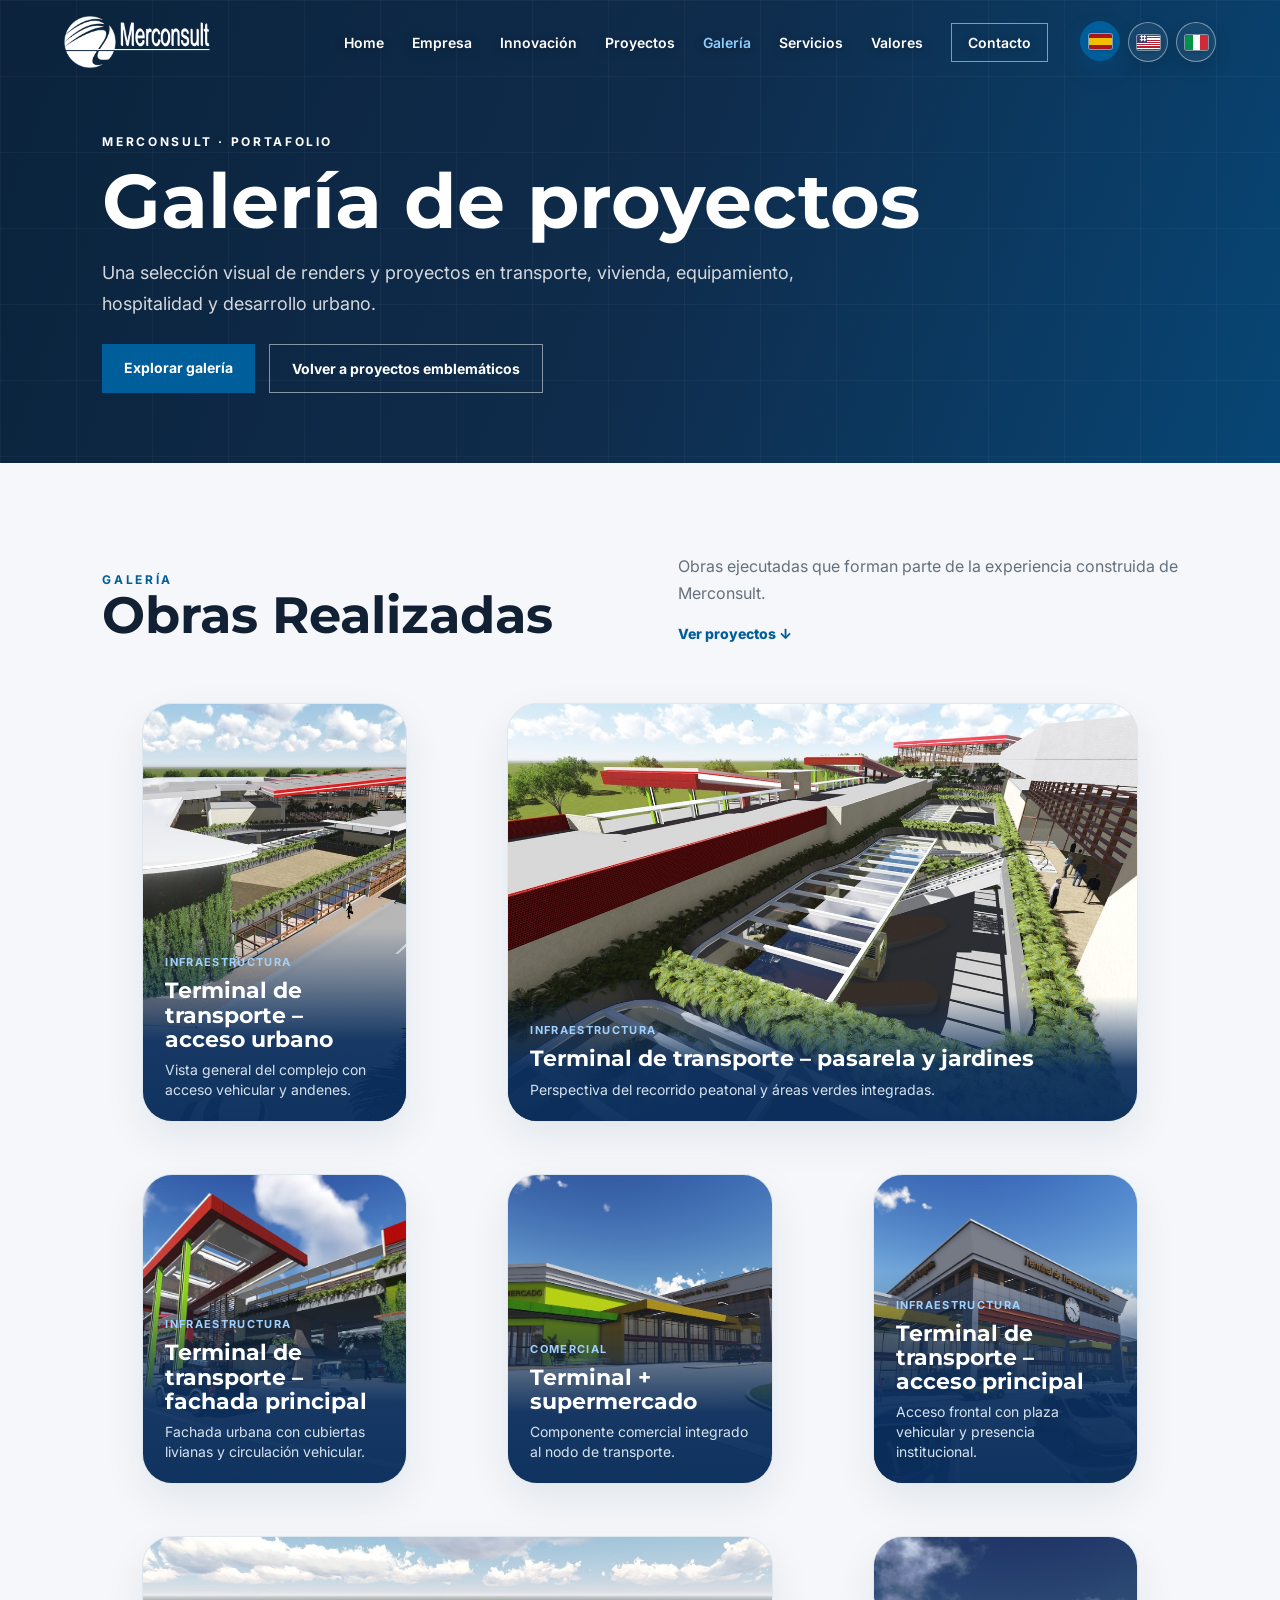
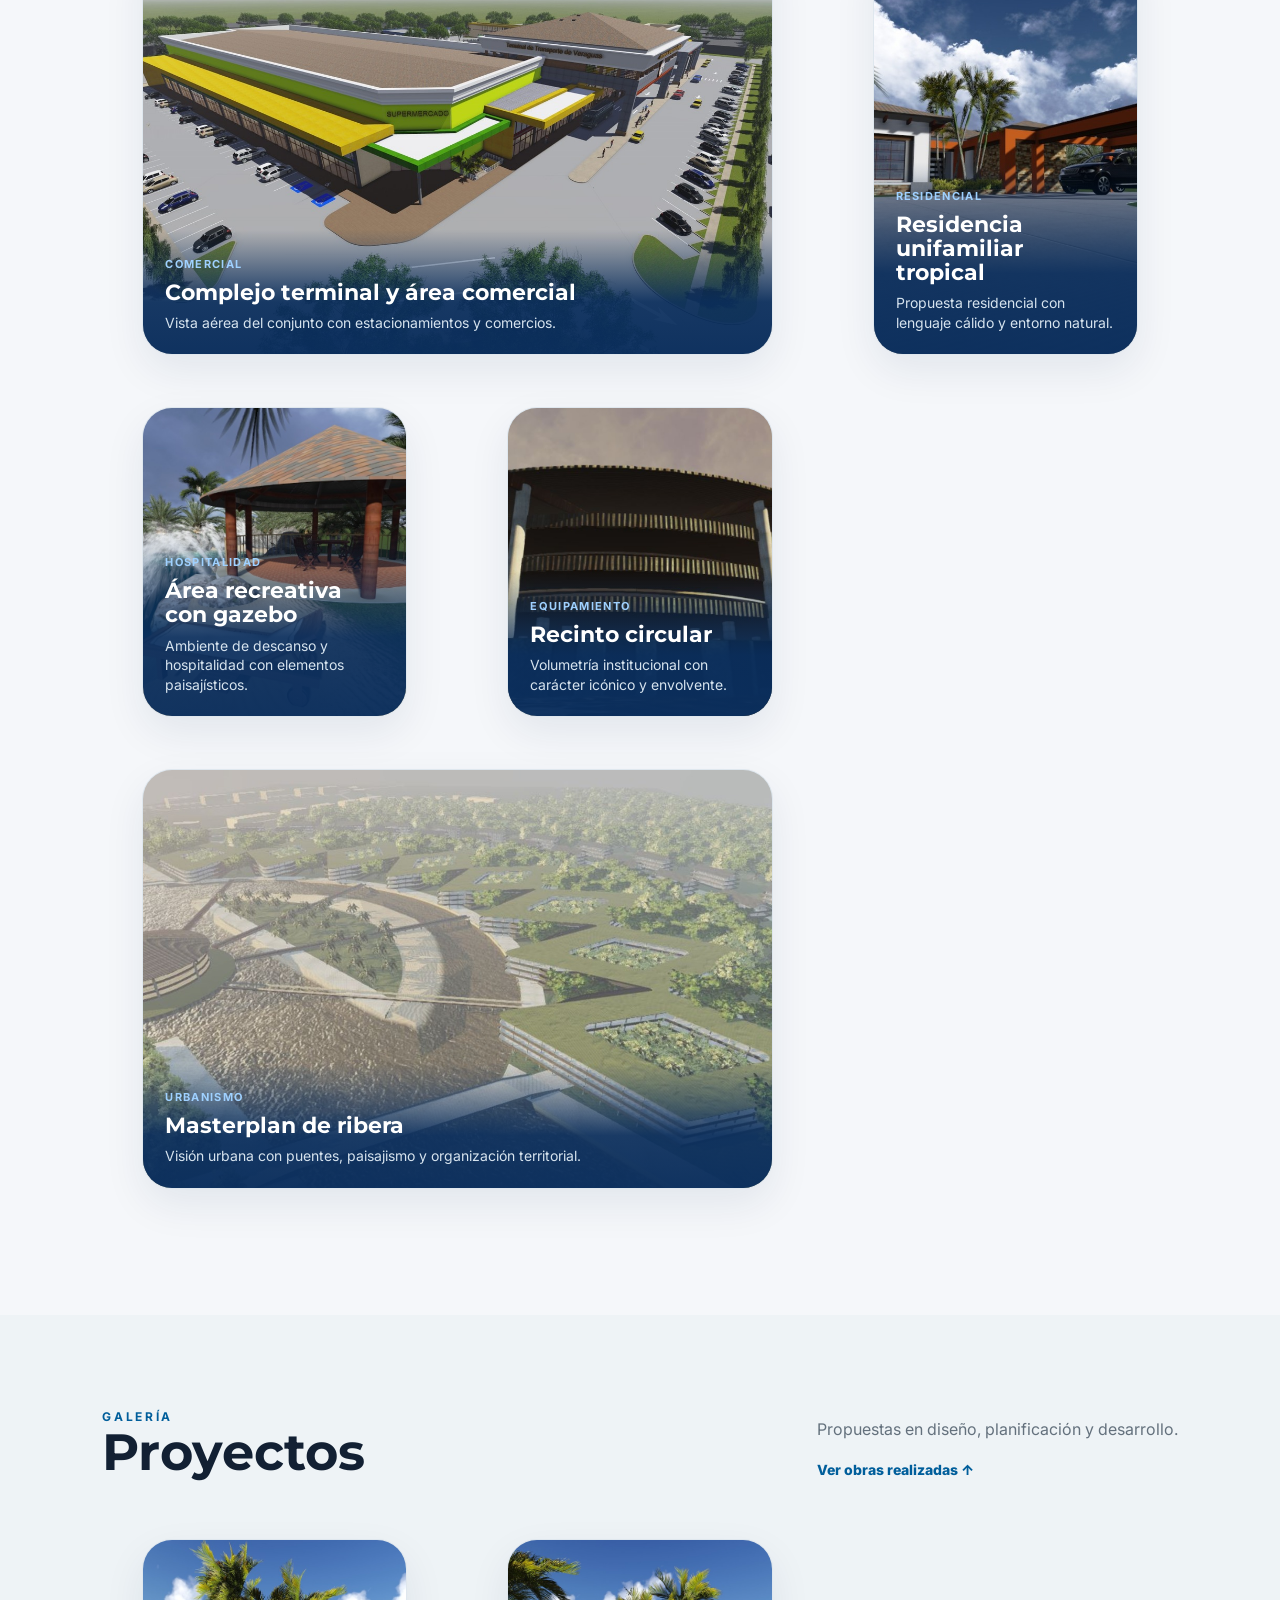
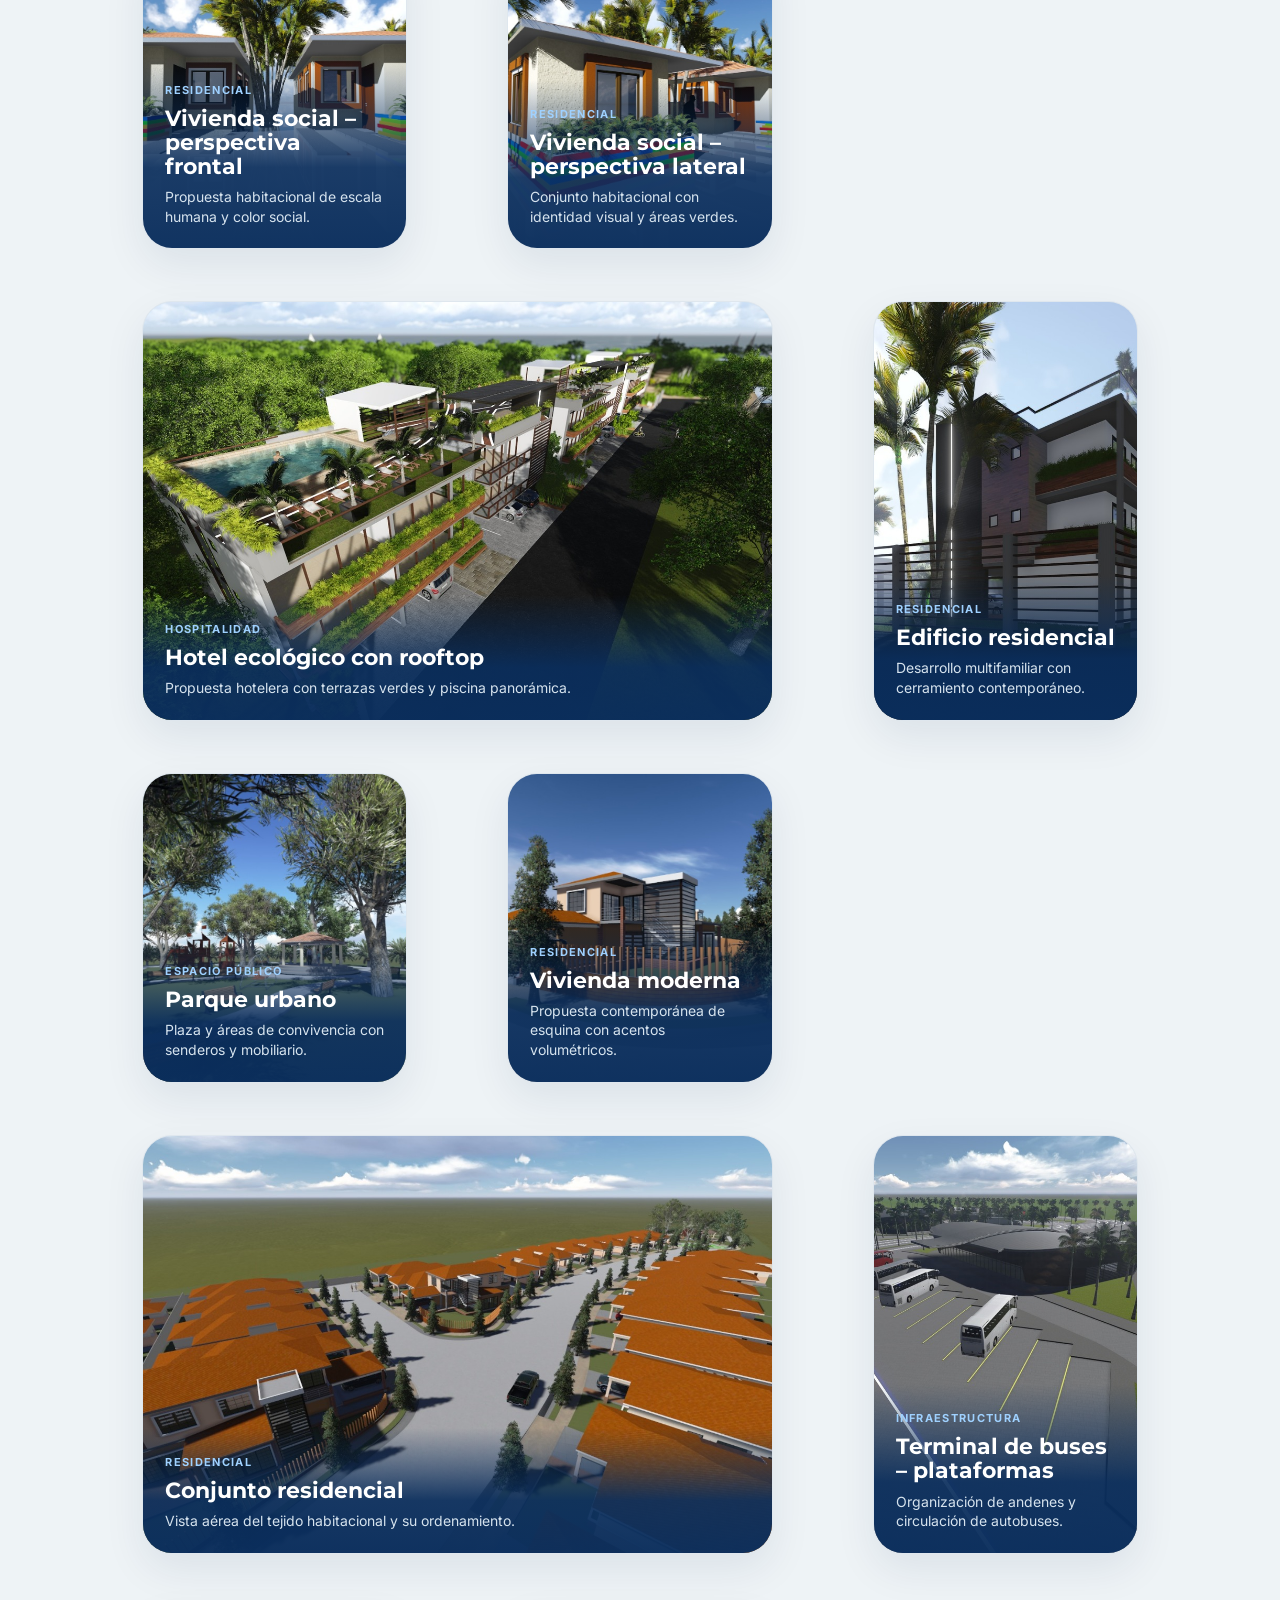
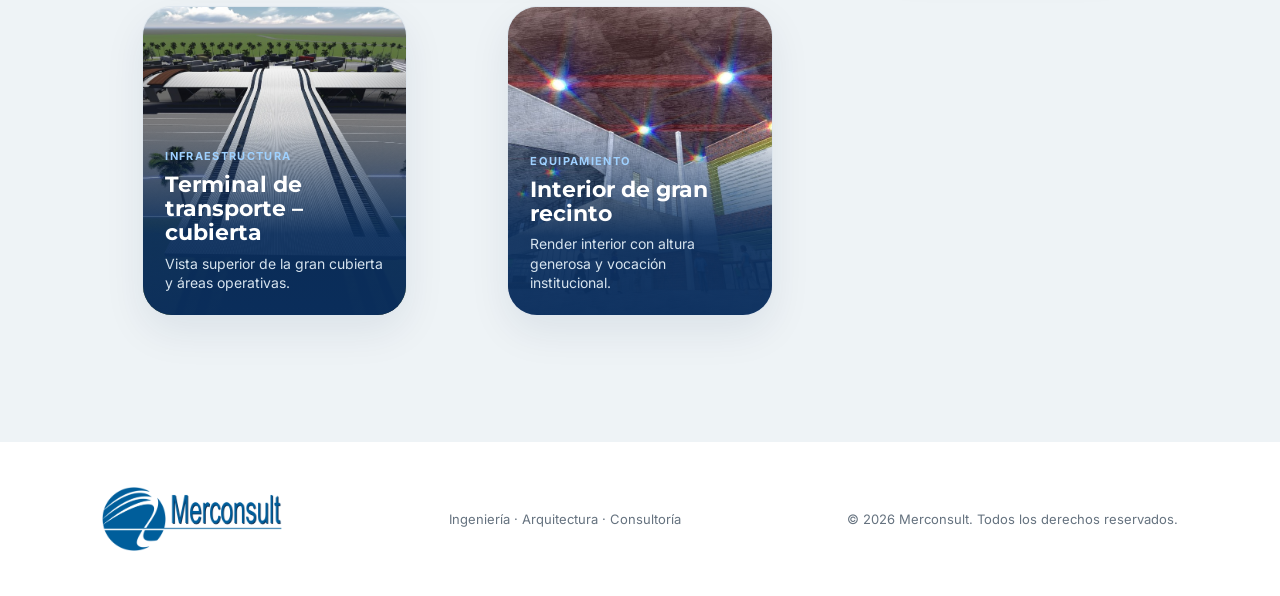
==== galeria.html @ 8d7751cd "Actualizacion completa sitio Merconsult" ====
<!doctype html>
<html lang='es'>
<head>
<meta charset='utf-8'>
<meta name='viewport' content='width=device-width,initial-scale=1'>
<title>Galería de Proyectos | Merconsult</title>
<meta name='description' content='Galería de fotos y renders de proyectos de ingeniería, arquitectura, transporte, vivienda, hospitalidad y equipamiento desarrollados por Merconsult.'>
<link rel='preconnect' href='https://fonts.googleapis.com'>
<link rel='preconnect' href='https://fonts.gstatic.com' crossorigin>
<link href='https://fonts.googleapis.com/css2?family=Inter:wght@300;400;500;600;700&family=Montserrat:wght@500;600;700;800&display=swap' rel='stylesheet'>
<link rel='stylesheet' href='css/styles.css'>
<link rel='alternate' hreflang='es' href='galeria.html'><link rel='alternate' hreflang='en' href='gallery.html'><link rel='alternate' hreflang='it' href='galleria.html'></head>
<body class='gallery-page'>
<header class='nav gallery-nav' id='nav'>
<a class='brand' href='index.html#home'><img src='img/logo-light.png' alt='Merconsult' class='logo-light'><img src='img/logo-dark.png' alt='Merconsult' class='logo-dark'></a>
<button class='menu' aria-label='Abrir menú'>☰</button>
<nav class='links'>
<a href='index.html#home'>Home</a>
<a href='index.html#empresa'>Empresa</a>
<a href='index.html#innovacion'>Innovación</a>
<a href='index.html#proyectos'>Proyectos</a>
<a href='galeria.html' class='active-page'>Galería</a>
<a href='index.html#servicios'>Servicios</a>
<a href='index.html#valores'>Valores</a>
<a href='index.html#contacto' class='nav-cta'>Contacto</a>
<div class='lang-switch' aria-label='Selector de idioma'><a href='galeria.html' class='active' hreflang='es' lang='es' title='Español' aria-label='Español'><span class='flag-icon flag-es' aria-hidden='true'></span></a><a href='gallery.html' hreflang='en' lang='en' title='English' aria-label='English'><span class='flag-icon flag-en' aria-hidden='true'></span></a><a href='galleria.html' hreflang='it' lang='it' title='Italiano' aria-label='Italiano'><span class='flag-icon flag-it' aria-hidden='true'></span></a></div></nav></header>
<main>
<section class='gallery-page-hero'>
  <div class='gallery-page-hero-grid'></div>
  <div class='gallery-page-hero-content reveal'>
    <span class='eyebrow'>Merconsult · Portafolio</span>
    <h1>Galería de proyectos</h1>
    <p>Una selección visual de renders y proyectos en transporte, vivienda, equipamiento, hospitalidad y desarrollo urbano.</p>
    <div class='hero-actions'>
      <a class='btn primary' href='#obras-realizadas'>Explorar galería</a>
      <a class='btn ghost' href='index.html#proyectos'>Volver a proyectos emblemáticos</a>
    </div>
  </div>
</section>
<section class='section project-gallery gallery-category' id='obras-realizadas'>
  <div class='section-head reveal'>
    <div><span class='kicker'>Galería</span><h2>Obras Realizadas</h2></div>
    <div class='section-head-side'><p>Obras ejecutadas que forman parte de la experiencia construida de Merconsult.</p><a class='portfolio-link' href='#proyectos-galeria'>Ver proyectos ↓</a></div>
  </div>
  <div class='gallery-grid reveal'>
<figure class='gallery-card' tabindex='0' role='button' aria-label='Abrir imagen en tamaño completo'><img src='img/gallery_projects/terminal-corredor-urbano.jpg' alt='Terminal de transporte – acceso urbano' loading='lazy'><figcaption><span>Infraestructura</span><h3>Terminal de transporte – acceso urbano</h3><p>Vista general del complejo con acceso vehicular y andenes.</p></figcaption></figure>
<figure class='gallery-card wide' tabindex='0' role='button' aria-label='Abrir imagen en tamaño completo'><img src='img/gallery_projects/terminal-pasarela-jardines.jpg' alt='Terminal de transporte – pasarela y jardines' loading='lazy'><figcaption><span>Infraestructura</span><h3>Terminal de transporte – pasarela y jardines</h3><p>Perspectiva del recorrido peatonal y áreas verdes integradas.</p></figcaption></figure>
<figure class='gallery-card' tabindex='0' role='button' aria-label='Abrir imagen en tamaño completo'><img src='img/gallery_projects/terminal-fachada-principal.jpg' alt='Terminal de transporte – fachada principal' loading='lazy'><figcaption><span>Infraestructura</span><h3>Terminal de transporte – fachada principal</h3><p>Fachada urbana con cubiertas livianas y circulación vehicular.</p></figcaption></figure>
<figure class='gallery-card' tabindex='0' role='button' aria-label='Abrir imagen en tamaño completo'><img src='img/gallery_projects/terminal-supermercado-frontal.jpg' alt='Terminal + supermercado' loading='lazy'><figcaption><span>Comercial</span><h3>Terminal + supermercado</h3><p>Componente comercial integrado al nodo de transporte.</p></figcaption></figure>
<figure class='gallery-card' tabindex='0' role='button' aria-label='Abrir imagen en tamaño completo'><img src='img/gallery_projects/terminal-reloj-frontal.jpg' alt='Terminal de transporte – acceso principal' loading='lazy'><figcaption><span>Infraestructura</span><h3>Terminal de transporte – acceso principal</h3><p>Acceso frontal con plaza vehicular y presencia institucional.</p></figcaption></figure>
<figure class='gallery-card wide' tabindex='0' role='button' aria-label='Abrir imagen en tamaño completo'><img src='img/gallery_projects/terminal-aerea-mixta.jpg' alt='Complejo terminal y área comercial' loading='lazy'><figcaption><span>Comercial</span><h3>Complejo terminal y área comercial</h3><p>Vista aérea del conjunto con estacionamientos y comercios.</p></figcaption></figure>
<figure class='gallery-card' tabindex='0' role='button' aria-label='Abrir imagen en tamaño completo'><img src='img/gallery_projects/residencia-tropical.jpg' alt='Residencia unifamiliar tropical' loading='lazy'><figcaption><span>Residencial</span><h3>Residencia unifamiliar tropical</h3><p>Propuesta residencial con lenguaje cálido y entorno natural.</p></figcaption></figure>
<figure class='gallery-card' tabindex='0' role='button' aria-label='Abrir imagen en tamaño completo'><img src='img/gallery_projects/resort-gazebo-agua.jpg' alt='Área recreativa con gazebo' loading='lazy'><figcaption><span>Hospitalidad</span><h3>Área recreativa con gazebo</h3><p>Ambiente de descanso y hospitalidad con elementos paisajísticos.</p></figcaption></figure>
<figure class='gallery-card' tabindex='0' role='button' aria-label='Abrir imagen en tamaño completo'><img src='img/gallery_projects/recinto-circular.jpg' alt='Recinto circular' loading='lazy'><figcaption><span>Equipamiento</span><h3>Recinto circular</h3><p>Volumetría institucional con carácter icónico y envolvente.</p></figcaption></figure>
<figure class='gallery-card wide' tabindex='0' role='button' aria-label='Abrir imagen en tamaño completo'><img src='img/gallery_projects/masterplan-ribera.jpg' alt='Masterplan de ribera' loading='lazy'><figcaption><span>Urbanismo</span><h3>Masterplan de ribera</h3><p>Visión urbana con puentes, paisajismo y organización territorial.</p></figcaption></figure>
  </div>
</section>
<section class='section project-gallery gallery-category gallery-category-alt' id='proyectos-galeria'>
  <div class='section-head reveal'>
    <div><span class='kicker'>Galería</span><h2>Proyectos</h2></div>
    <div class='section-head-side'><p>Propuestas en diseño, planificación y desarrollo.</p><a class='portfolio-link' href='#obras-realizadas'>Ver obras realizadas ↑</a></div>
  </div>
  <div class='gallery-grid reveal'>
<figure class='gallery-card' tabindex='0' role='button' aria-label='Abrir imagen en tamaño completo'><img src='img/gallery_projects/vivienda-social-frontal.jpg' alt='Vivienda social – perspectiva frontal' loading='lazy'><figcaption><span>Residencial</span><h3>Vivienda social – perspectiva frontal</h3><p>Propuesta habitacional de escala humana y color social.</p></figcaption></figure>
<figure class='gallery-card' tabindex='0' role='button' aria-label='Abrir imagen en tamaño completo'><img src='img/gallery_projects/vivienda-social-lateral.jpg' alt='Vivienda social – perspectiva lateral' loading='lazy'><figcaption><span>Residencial</span><h3>Vivienda social – perspectiva lateral</h3><p>Conjunto habitacional con identidad visual y áreas verdes.</p></figcaption></figure>
<figure class='gallery-card wide' tabindex='0' role='button' aria-label='Abrir imagen en tamaño completo'><img src='img/gallery_projects/hotel-ecologico-aereo.jpg' alt='Hotel ecológico con rooftop' loading='lazy'><figcaption><span>Hospitalidad</span><h3>Hotel ecológico con rooftop</h3><p>Propuesta hotelera con terrazas verdes y piscina panorámica.</p></figcaption></figure>
<figure class='gallery-card' tabindex='0' role='button' aria-label='Abrir imagen en tamaño completo'><img src='img/gallery_projects/edificio-residencial.jpg' alt='Edificio residencial' loading='lazy'><figcaption><span>Residencial</span><h3>Edificio residencial</h3><p>Desarrollo multifamiliar con cerramiento contemporáneo.</p></figcaption></figure>
<figure class='gallery-card' tabindex='0' role='button' aria-label='Abrir imagen en tamaño completo'><img src='img/gallery_projects/parque-urbano.jpg' alt='Parque urbano' loading='lazy'><figcaption><span>Espacio público</span><h3>Parque urbano</h3><p>Plaza y áreas de convivencia con senderos y mobiliario.</p></figcaption></figure>
<figure class='gallery-card' tabindex='0' role='button' aria-label='Abrir imagen en tamaño completo'><img src='img/gallery_projects/vivienda-moderna.jpg' alt='Vivienda moderna' loading='lazy'><figcaption><span>Residencial</span><h3>Vivienda moderna</h3><p>Propuesta contemporánea de esquina con acentos volumétricos.</p></figcaption></figure>
<figure class='gallery-card wide' tabindex='0' role='button' aria-label='Abrir imagen en tamaño completo'><img src='img/gallery_projects/conjunto-residencial-aereo.jpg' alt='Conjunto residencial' loading='lazy'><figcaption><span>Residencial</span><h3>Conjunto residencial</h3><p>Vista aérea del tejido habitacional y su ordenamiento.</p></figcaption></figure>
<figure class='gallery-card' tabindex='0' role='button' aria-label='Abrir imagen en tamaño completo'><img src='img/gallery_projects/terminal-buses-aereo.jpg' alt='Terminal de buses – plataformas' loading='lazy'><figcaption><span>Infraestructura</span><h3>Terminal de buses – plataformas</h3><p>Organización de andenes y circulación de autobuses.</p></figcaption></figure>
<figure class='gallery-card' tabindex='0' role='button' aria-label='Abrir imagen en tamaño completo'><img src='img/gallery_projects/terminal-cubierta-aerea.jpg' alt='Terminal de transporte – cubierta' loading='lazy'><figcaption><span>Infraestructura</span><h3>Terminal de transporte – cubierta</h3><p>Vista superior de la gran cubierta y áreas operativas.</p></figcaption></figure>
<figure class='gallery-card' tabindex='0' role='button' aria-label='Abrir imagen en tamaño completo'><img src='img/gallery_projects/interior-gran-recinto.jpg' alt='Interior de gran recinto' loading='lazy'><figcaption><span>Equipamiento</span><h3>Interior de gran recinto</h3><p>Render interior con altura generosa y vocación institucional.</p></figcaption></figure>
  </div>
</section>
</main>
<footer>
<img src='img/logo-dark.png' alt='Merconsult'>
<p>Ingeniería · Arquitectura · Consultoría</p>
<p>© 2026 Merconsult. Todos los derechos reservados.</p>
</footer>
<script src='js/main.js'></script>
<div class='project-lightbox' id='project-lightbox' aria-hidden='true' role='dialog' aria-modal='true' aria-label='Vista ampliada del proyecto'>
  <button class='lightbox-close' type='button' aria-label='Cerrar imagen'>×</button>
  <button class='lightbox-nav lightbox-prev' type='button' aria-label='Imagen anterior'>‹</button>
  <div class='lightbox-stage'>
    <img id='lightbox-image' src='' alt=''>
    <div class='lightbox-caption'>
      <span id='lightbox-category'></span>
      <h3 id='lightbox-title'></h3>
      <p id='lightbox-description'></p>
    </div>
  </div>
  <button class='lightbox-nav lightbox-next' type='button' aria-label='Imagen siguiente'>›</button>
</div>
</body>
</html>
---- css/styles.css ----
:root{--blue:#005e9b;--navy:#0f2c4c;--light:#e7e8ea;--mid:#b9bcc0;--white:#fff;--ink:#122033}*{box-sizing:border-box}html{scroll-behavior:smooth}body{margin:0;font-family:Inter,Arial,sans-serif;color:var(--ink);background:#fff}h1,h2,h3{font-family:Montserrat,Arial,sans-serif;margin:0}p{line-height:1.7}.nav{position:fixed;z-index:50;top:0;left:0;right:0;height:84px;display:flex;align-items:center;justify-content:space-between;padding:0 5vw;transition:.3s}.nav.scrolled{background:rgba(255,255,255,.96);box-shadow:0 8px 30px rgba(0,0,0,.08);height:72px}.brand{display:flex;align-items:center}.brand img{height:52px;width:auto;display:block}.brand .logo-dark{display:none}.nav.scrolled .brand .logo-light{display:none}.nav.scrolled .brand .logo-dark{display:block}.links{display:flex;gap:28px;align-items:center}.links a{color:#fff;text-decoration:none;font-size:14px;font-weight:600;text-shadow:0 2px 10px rgba(0,0,0,.35)}.nav.scrolled .links a{color:var(--navy);text-shadow:none}.nav-cta{border:1px solid rgba(255,255,255,.5);padding:10px 16px}.nav.scrolled .nav-cta{border-color:var(--blue)}.menu{display:none;background:none;border:0;color:white;font-size:26px}.hero{min-height:100vh;position:relative;display:flex;align-items:center;overflow:hidden;background:#0f2c4c}.hero video{position:absolute;width:100%;height:100%;object-fit:cover;inset:0}.hero-shade{position:absolute;inset:0;background:linear-gradient(90deg,rgba(7,24,43,.95) 0%,rgba(8,27,48,.78) 38%,rgba(8,27,48,.52) 68%,rgba(8,27,48,.34) 100%)}.hero-grid{position:absolute;inset:0;background-image:linear-gradient(rgba(255,255,255,.04) 1px,transparent 1px),linear-gradient(90deg,rgba(255,255,255,.04) 1px,transparent 1px);background-size:80px 80px}.hero-content{position:relative;z-index:2;color:white;max-width:760px;margin-left:8vw;padding-top:74px;padding-bottom:40px;text-shadow:0 3px 18px rgba(0,0,0,.42)}.eyebrow,.kicker{text-transform:uppercase;letter-spacing:.22em;font-size:12px;font-weight:700}.hero-tagline{display:inline-block;margin:16px 0 6px;padding:10px 14px;border:1px solid rgba(255,255,255,.28);background:rgba(255,255,255,.08);backdrop-filter:blur(6px);font-weight:700;font-size:15px;letter-spacing:.02em;color:#fff;border-radius:2px}.hero h1{font-size:clamp(40px,5.2vw,74px);line-height:.98;max-width:760px;margin:14px 0 18px}.hero p{font-size:18px;max-width:620px;color:rgba(255,255,255,.96);text-shadow:0 2px 12px rgba(0,0,0,.5)}.hero-actions{display:flex;gap:14px;margin-top:24px;flex-wrap:wrap}.btn{display:inline-block;text-decoration:none;border:0;cursor:pointer;padding:15px 22px;font-weight:700;font-size:14px}.primary{background:var(--blue);color:white}.ghost{border:1px solid rgba(255,255,255,.5);color:white}.light{background:white;color:var(--navy)}.scroll{position:absolute;right:5vw;bottom:28px;color:white;z-index:3;font-size:12px;letter-spacing:.1em}.section{padding:110px 8vw}.two{display:grid;grid-template-columns:1.2fr .8fr;gap:8vw;align-items:start}.kicker{color:var(--blue);margin-bottom:25px}.section h2,.visual-copy h2,.quality h2,.stats h2,.contact h2{font-size:clamp(34px,4vw,58px);line-height:1.05}.lead{font-size:20px;color:#4c5a67}.statement{background:var(--navy);color:white;padding:50px}.statement p{font-size:24px;line-height:1.45}.statement small{color:#94b8d2}.pill-row{display:flex;gap:10px;flex-wrap:wrap;margin-top:30px}.pill-row span{padding:10px 14px;border:1px solid #d6dde4;font-size:13px}.visual-split{display:grid;grid-template-columns:1.1fr .9fr;min-height:720px;background:#f5f7f9}.visual-img{background:url('https://www.trajektoire.be/metiers/images/bim-manager-gestionnaire-bim-building-information.png') center/cover no-repeat;min-height:600px}.visual-copy{padding:90px 8vw 70px 6vw;align-self:center}.dark{color:var(--blue)}.cap-grid{display:grid;grid-template-columns:1fr 1fr;margin-top:40px;border-top:1px solid #ccd5dc}.cap-grid div{padding:20px 0;border-bottom:1px solid #ccd5dc}.cap-grid b{color:var(--blue);margin-right:12px}.section-head{display:flex;justify-content:space-between;gap:60px;align-items:end;margin-bottom:45px}.section-head p{max-width:480px;color:#64717d}.project-grid{display:grid;grid-template-columns:repeat(3,1fr);grid-auto-rows:320px;gap:14px}.card{position:relative;background-image:linear-gradient(180deg,transparent 25%,rgba(8,27,48,.85)),var(--bg);background-size:cover;background-position:center;display:flex;flex-direction:column;justify-content:flex-end;padding:28px;color:white;overflow:hidden;transition:.35s}.card:hover{transform:translateY(-5px);background-size:108%}.card.large{grid-row:span 2}.card.wide{grid-column:span 2}.card span{font-size:12px;text-transform:uppercase;letter-spacing:.15em}.card h3{font-size:25px;margin-top:7px}.quality{min-height:600px;position:relative;display:flex;align-items:center;color:white;padding:8vw;overflow:hidden}.quality-bg{position:absolute;inset:0;background:linear-gradient(90deg,rgba(15,44,76,.9),rgba(15,44,76,.35)),url('https://images.unsplash.com/photo-1504307651254-35680f356dfd?auto=format&fit=crop&w=1920&q=80') center/cover}.quality-copy{position:relative;max-width:850px}.quality h2{margin:18px 0 30px}.service-grid{display:grid;grid-template-columns:repeat(4,1fr);gap:18px}.service-grid article{padding:35px 30px;border:1px solid #dbe2e8;transition:.3s}.service-grid article:hover{background:var(--navy);color:white;transform:translateY(-6px)}.icon{font-size:34px;color:var(--blue);margin-bottom:45px}.service-grid h3{font-size:21px}.service-grid p{font-size:14px}.stats{padding:110px 8vw;background:var(--navy);color:white;display:grid;grid-template-columns:.8fr 1.2fr;gap:8vw}.light-k{color:#8fc4e7}.stats-grid{display:grid;grid-template-columns:1fr 1fr;gap:1px;background:rgba(255,255,255,.18)}.stats-grid div{background:var(--navy);padding:30px}.stats-grid strong{display:block;color:#7db7dc;font-size:13px}.stats-grid span{font-family:Montserrat;font-weight:700;font-size:22px;display:block;margin:12px 0}.stats-grid p{color:#c7d2dd;font-size:14px}.contact{padding:110px 8vw;display:grid;grid-template-columns:1fr 1fr;gap:8vw;background:#f3f5f6}.contact-copy p{max-width:560px}.contact-note{margin-top:35px;color:var(--blue);font-weight:700}.contact-form{display:grid;gap:14px}.contact-form label{font-size:12px;font-weight:700;text-transform:uppercase;letter-spacing:.08em}.contact-form input,.contact-form textarea{width:100%;margin-top:8px;border:1px solid #cfd6dc;background:white;padding:14px;font:inherit}footer{padding:45px 8vw;display:flex;align-items:center;gap:30px;justify-content:space-between;background:#fff;font-size:13px;color:#65727f}footer img{width:180px}.reveal{opacity:0;transform:translateY(24px);transition:opacity .7s,transform .7s}.reveal.visible{opacity:1;transform:none}@media(max-width:900px){.links{display:none;position:absolute;top:72px;right:4vw;left:4vw;background:white;padding:20px;flex-direction:column;align-items:flex-start}.links.open{display:flex}.links a{color:var(--navy)!important}.menu{display:block}.nav.scrolled .menu{color:var(--navy)}.hero-content{margin:0 6vw;max-width:100%}.two,.visual-split,.stats,.contact{grid-template-columns:1fr}.visual-img{min-height:420px}.project-grid{grid-template-columns:1fr;grid-auto-rows:280px}.card.large,.card.wide{grid-row:auto;grid-column:auto}.service-grid{grid-template-columns:1fr 1fr}.section-head{align-items:start;flex-direction:column}.brand img{height:42px}.nav{padding:0 5vw}.hero h1{font-size:48px}}@media(max-width:560px){.section{padding:80px 6vw}.service-grid{grid-template-columns:1fr}.stats-grid{grid-template-columns:1fr}.hero-actions{flex-direction:column;align-items:flex-start}.hero h1{font-size:42px}.hero p{font-size:17px}.contact,.stats{padding:80px 6vw}footer{flex-direction:column;align-items:flex-start}.cap-grid{grid-template-columns:1fr}}

.project-reform{background:#f5f7f9}
.project-reform .section-head{align-items:flex-end}
.project-catalog{display:grid;grid-template-columns:repeat(3,minmax(0,1fr));gap:24px}
.project-panel{background:#fff;border-radius:38px;overflow:hidden;box-shadow:0 18px 42px rgba(15,44,76,.08);border:1px solid #dde5eb;display:flex;flex-direction:column;transition:transform .28s ease,box-shadow .28s ease}
.project-panel:hover{transform:translateY(-6px);box-shadow:0 24px 50px rgba(15,44,76,.12)}
.project-media{height:320px;overflow:hidden;background:#dbe3ea}
.project-media img{width:100%;height:100%;object-fit:cover;display:block;transition:transform .45s ease}
.project-panel:hover .project-media img{transform:scale(1.04)}
.project-info{background:linear-gradient(180deg,var(--navy),#163b63);color:#fff;padding:24px 24px 26px;min-height:220px;display:flex;flex-direction:column}
.project-type{display:inline-flex;align-self:flex-start;background:var(--blue);color:#fff;padding:8px 14px;border-radius:999px;font-size:12px;font-weight:700;letter-spacing:.04em;text-transform:uppercase;margin-bottom:16px}
.project-info h3{font-size:34px;line-height:1.02;margin:0 0 12px}
.project-line{font-size:19px;line-height:1.35;color:#d7e4ee;margin:0 0 22px}
.project-meta{display:flex;flex-wrap:wrap;gap:10px;margin-top:auto}
.project-meta span{border:1px solid rgba(255,255,255,.2);color:#fff;padding:9px 12px;border-radius:999px;font-size:12px;letter-spacing:.03em;background:rgba(255,255,255,.06)}
@media(max-width:1100px){.project-catalog{grid-template-columns:repeat(2,minmax(0,1fr))}.project-info h3{font-size:30px}}
@media(max-width:900px){.project-catalog{grid-template-columns:1fr}.project-media{height:280px}.project-info{min-height:auto}.project-info h3{font-size:28px}.project-line{font-size:18px}}
@media(max-width:560px){.project-panel{border-radius:28px}.project-media{height:250px}.project-info{padding:20px}.project-type{font-size:11px}.project-info h3{font-size:24px}.project-line{font-size:16px}}

.project-media video{width:100%;height:100%;object-fit:cover;object-position:center;display:block;}


.section-head-side{max-width:500px;display:flex;flex-direction:column;align-items:flex-start;gap:18px}
.section-head-side p{max-width:none;margin:0;color:#64717d}
.project-actions{display:flex;justify-content:center;margin-top:32px}
.project-gallery{background:#f5f7fa}
.gallery-grid{display:grid;grid-template-columns:repeat(3,minmax(0,1fr));gap:20px}
.gallery-card{position:relative;overflow:hidden;border-radius:30px;background:#d9e3eb;min-height:310px;box-shadow:0 16px 40px rgba(15,44,76,.08);border:1px solid #dfe7ee}
.gallery-card.wide{grid-column:span 2}
.gallery-card img{width:100%;height:100%;object-fit:cover;display:block;transition:transform .45s ease}
.gallery-card:hover img{transform:scale(1.04)}
.gallery-card figcaption{position:absolute;inset:auto 0 0 0;padding:22px;background:linear-gradient(180deg,rgba(11,36,63,0),rgba(10,46,93,.92) 58%,rgba(10,46,93,.97) 100%);color:#fff}
.gallery-card figcaption span{display:inline-block;font-size:11px;letter-spacing:.12em;text-transform:uppercase;color:#9fd1ff;margin-bottom:10px;font-weight:700}
.gallery-card figcaption h3{margin:0 0 8px;font-size:22px;line-height:1.1}
.gallery-card figcaption p{margin:0;color:#d6e3ee;font-size:14px;line-height:1.4}
@media(max-width:1100px){.gallery-grid{grid-template-columns:repeat(2,minmax(0,1fr))}.gallery-card.wide{grid-column:span 1}}
@media(max-width:900px){.section-head-side{max-width:none}.gallery-grid{grid-template-columns:1fr}.gallery-card,.gallery-card.wide{min-height:280px}}
@media(max-width:560px){.project-actions{margin-top:24px}.gallery-card{border-radius:24px;min-height:240px}.gallery-card figcaption{padding:18px}.gallery-card figcaption h3{font-size:20px}}


/* Galería Lightbox */
.gallery-card{cursor:zoom-in}
.gallery-card:focus-visible{outline:3px solid var(--blue);outline-offset:4px}
.project-lightbox{position:fixed;inset:0;z-index:9999;background:rgba(5,18,31,.94);display:flex;align-items:center;justify-content:center;padding:34px 84px;opacity:0;visibility:hidden;pointer-events:none;transition:opacity .22s ease,visibility .22s ease}
.project-lightbox.open{opacity:1;visibility:visible;pointer-events:auto}
.lightbox-stage{width:min(1180px,92vw);max-height:90vh;display:flex;flex-direction:column;align-items:center;gap:0}
.lightbox-stage img{display:block;max-width:100%;max-height:72vh;width:auto;height:auto;object-fit:contain;background:#0b1e31;box-shadow:0 28px 70px rgba(0,0,0,.35)}
.lightbox-caption{width:min(900px,100%);background:#fff;padding:18px 22px 20px;text-align:left}
.lightbox-caption span{display:block;color:var(--blue);font-size:11px;font-weight:800;text-transform:uppercase;letter-spacing:.16em;margin-bottom:6px}
.lightbox-caption h3{color:var(--navy);font-size:22px;margin:0 0 5px}
.lightbox-caption p{color:#5f6e7b;margin:0;font-size:14px;line-height:1.5}
.lightbox-close,.lightbox-nav{position:absolute;border:0;background:rgba(255,255,255,.12);color:#fff;cursor:pointer;display:grid;place-items:center;transition:background .2s ease,transform .2s ease}
.lightbox-close{top:20px;right:24px;width:48px;height:48px;border-radius:50%;font-size:34px;line-height:1}
.lightbox-nav{top:50%;transform:translateY(-50%);width:54px;height:70px;border-radius:4px;font-size:46px;line-height:1}
.lightbox-prev{left:18px}.lightbox-next{right:18px}
.lightbox-close:hover,.lightbox-nav:hover{background:var(--blue)}
.lightbox-nav:hover{transform:translateY(-50%) scale(1.04)}
body.lightbox-open{overflow:hidden}
@media(max-width:760px){.project-lightbox{padding:70px 14px 20px}.lightbox-stage img{max-height:63vh}.lightbox-nav{top:auto;bottom:18px;width:46px;height:46px;border-radius:50%;font-size:34px}.lightbox-prev{left:18px}.lightbox-next{right:18px}.lightbox-close{top:12px;right:12px}.lightbox-caption{padding:14px 16px 16px}.lightbox-caption h3{font-size:18px}.lightbox-caption p{font-size:13px}}


/* Página independiente: Galería de proyectos */
.gallery-page{background:#f5f7fa}
.gallery-page-hero{min-height:440px;position:relative;display:flex;align-items:center;overflow:hidden;background:linear-gradient(110deg,#0b233c 0%,#0f2c4c 52%,#005e9b 145%);padding:130px 8vw 70px;color:#fff}
.gallery-page-hero-grid{position:absolute;inset:0;background-image:linear-gradient(rgba(255,255,255,.045) 1px,transparent 1px),linear-gradient(90deg,rgba(255,255,255,.045) 1px,transparent 1px);background-size:76px 76px;opacity:.8}
.gallery-page-hero-content{position:relative;z-index:2;max-width:850px}
.gallery-page-hero h1{font-size:clamp(44px,6vw,76px);line-height:.98;margin:14px 0 20px}
.gallery-page-hero p{max-width:720px;color:rgba(255,255,255,.82);font-size:18px}
.gallery-page .project-gallery{padding-top:90px}
.gallery-nav .active-page{color:#8fcfff}
.gallery-page .nav.scrolled .active-page{color:var(--blue)}
@media(max-width:900px){.gallery-page-hero{min-height:400px;padding:120px 6vw 65px}}
@media(max-width:560px){.gallery-page-hero{min-height:370px;padding:112px 6vw 54px}.gallery-page-hero h1{font-size:42px}.gallery-page-hero p{font-size:16px}}


/* Selector de idioma */
.lang-switch{display:flex;gap:8px;align-items:center;margin-left:4px}
.lang-switch a{width:40px;height:40px;display:inline-flex!important;align-items:center;justify-content:center;padding:0!important;border:1px solid rgba(255,255,255,.42);border-radius:999px;background:rgba(255,255,255,.06);text-decoration:none;transition:background .2s,border-color .2s,transform .2s,box-shadow .2s;backdrop-filter:blur(6px);box-shadow:0 8px 18px rgba(0,0,0,.12)}
.lang-switch a:hover,.lang-switch a.active{background:var(--blue);border-color:var(--blue);transform:translateY(-1px);box-shadow:0 10px 22px rgba(0,94,155,.22)}
.flag-icon{position:relative;display:block;width:23px;height:15px;border-radius:2px;overflow:hidden;box-shadow:0 0 0 1px rgba(255,255,255,.45),0 1px 4px rgba(0,0,0,.22)}
.flag-es{background:linear-gradient(to bottom,#aa151b 0 25%,#f1bf00 25% 75%,#aa151b 75% 100%)}
.flag-it{background:linear-gradient(to right,#009246 0 33.333%,#fff 33.333% 66.666%,#ce2b37 66.666% 100%)}
.flag-en{background:repeating-linear-gradient(to bottom,#b22234 0 1.15px,#fff 1.15px 2.3px)}
.flag-en::before{content:'';position:absolute;left:0;top:0;width:10px;height:8px;background:#3c3b6e}
.flag-en::after{content:'✦';position:absolute;left:2px;top:-2px;color:#fff;font-size:6px;line-height:8px;letter-spacing:1px;text-shadow:3px 0 #fff,0 3px #fff,3px 3px #fff}
.nav.scrolled .lang-switch a{background:#fff;border-color:#c9d5de;box-shadow:0 8px 16px rgba(15,44,76,.08)}
.nav.scrolled .lang-switch a:hover,.nav.scrolled .lang-switch a.active{border-color:var(--blue)}
@media(max-width:900px){.lang-switch{margin:8px 0 0}.lang-switch a{background:#fff;border-color:#c9d5de}.lang-switch a.active{border-color:var(--blue)}}


/* División del portafolio: Obras Realizadas / Proyectos */
.portfolio-group{margin-top:58px}
.portfolio-group:first-of-type{margin-top:0}
.portfolio-group-projects{padding-top:64px;margin-top:64px;border-top:1px solid #d6e0e8}
.portfolio-group-head{display:flex;justify-content:space-between;align-items:flex-end;gap:48px;margin-bottom:28px}
.portfolio-group-head>div{max-width:620px}
.portfolio-group-kicker{display:block;color:var(--blue);font-size:11px;font-weight:800;text-transform:uppercase;letter-spacing:.18em;margin-bottom:9px}
.portfolio-group-head h3{font-size:clamp(30px,3vw,44px);color:var(--navy);line-height:1.05}
.portfolio-group-head p{max-width:520px;margin:0;color:#64717d;font-size:15px}
@media(max-width:900px){.portfolio-group-head{align-items:flex-start;flex-direction:column;gap:14px}.portfolio-group-projects{padding-top:48px;margin-top:48px}}


/* v33: Portafolio enlazado a categorías de galería */
.portfolio-group-side{max-width:520px;display:flex;flex-direction:column;align-items:flex-start;gap:10px}
.portfolio-group-side p{margin:0}
.portfolio-link{display:inline-flex;align-items:center;gap:8px;color:var(--blue);font-weight:800;text-decoration:none;font-size:14px}
.portfolio-link:hover{text-decoration:underline}
.project-panel-link{display:block;text-decoration:none;color:inherit;border-radius:38px}
.project-panel-link .project-panel{height:100%}
.project-panel-link:focus-visible{outline:3px solid var(--blue);outline-offset:5px}
.project-media video{width:100%;height:100%;object-fit:cover;object-position:center;display:block;transition:transform .45s ease}
.project-panel-link:hover .project-media video{transform:scale(1.035)}
.gallery-category{scroll-margin-top:84px}
.gallery-category-alt{background:#eef3f6}
@media(max-width:900px){.portfolio-group-side{max-width:none}.project-panel-link{border-radius:28px}}
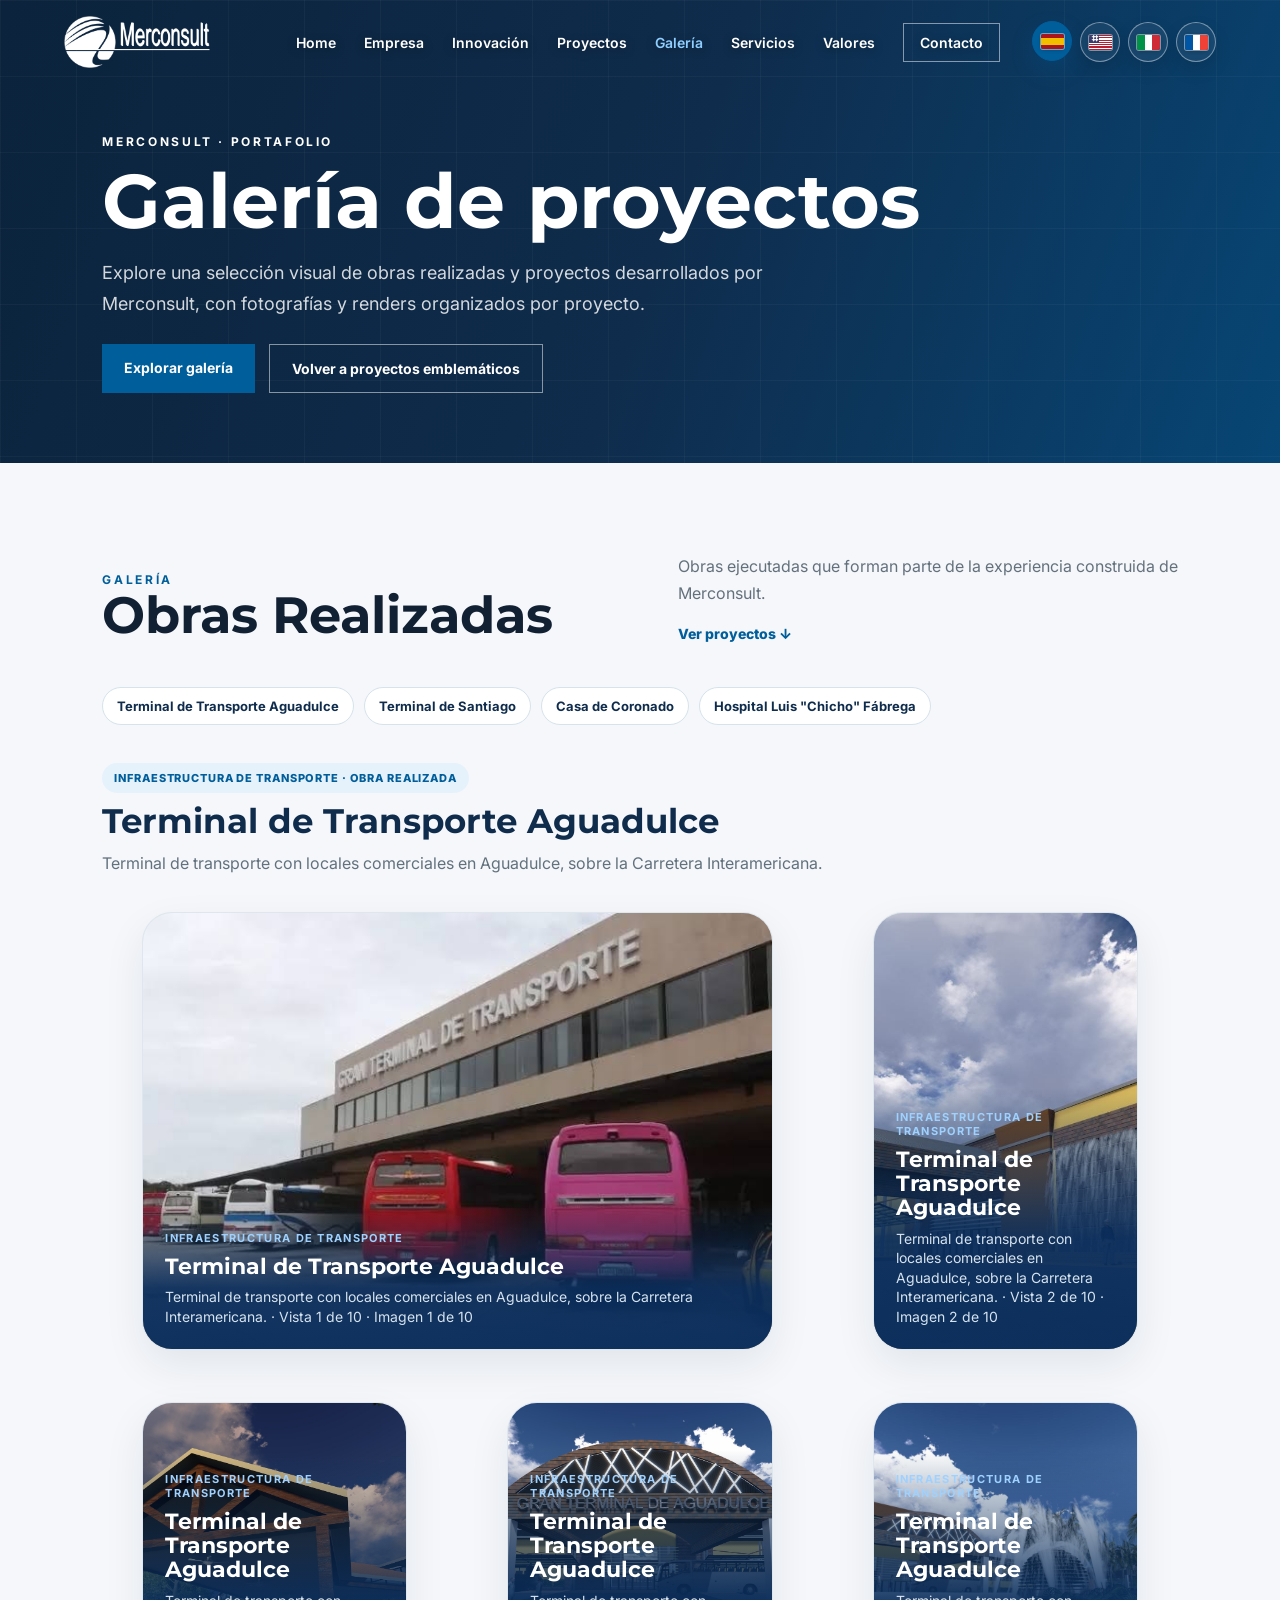
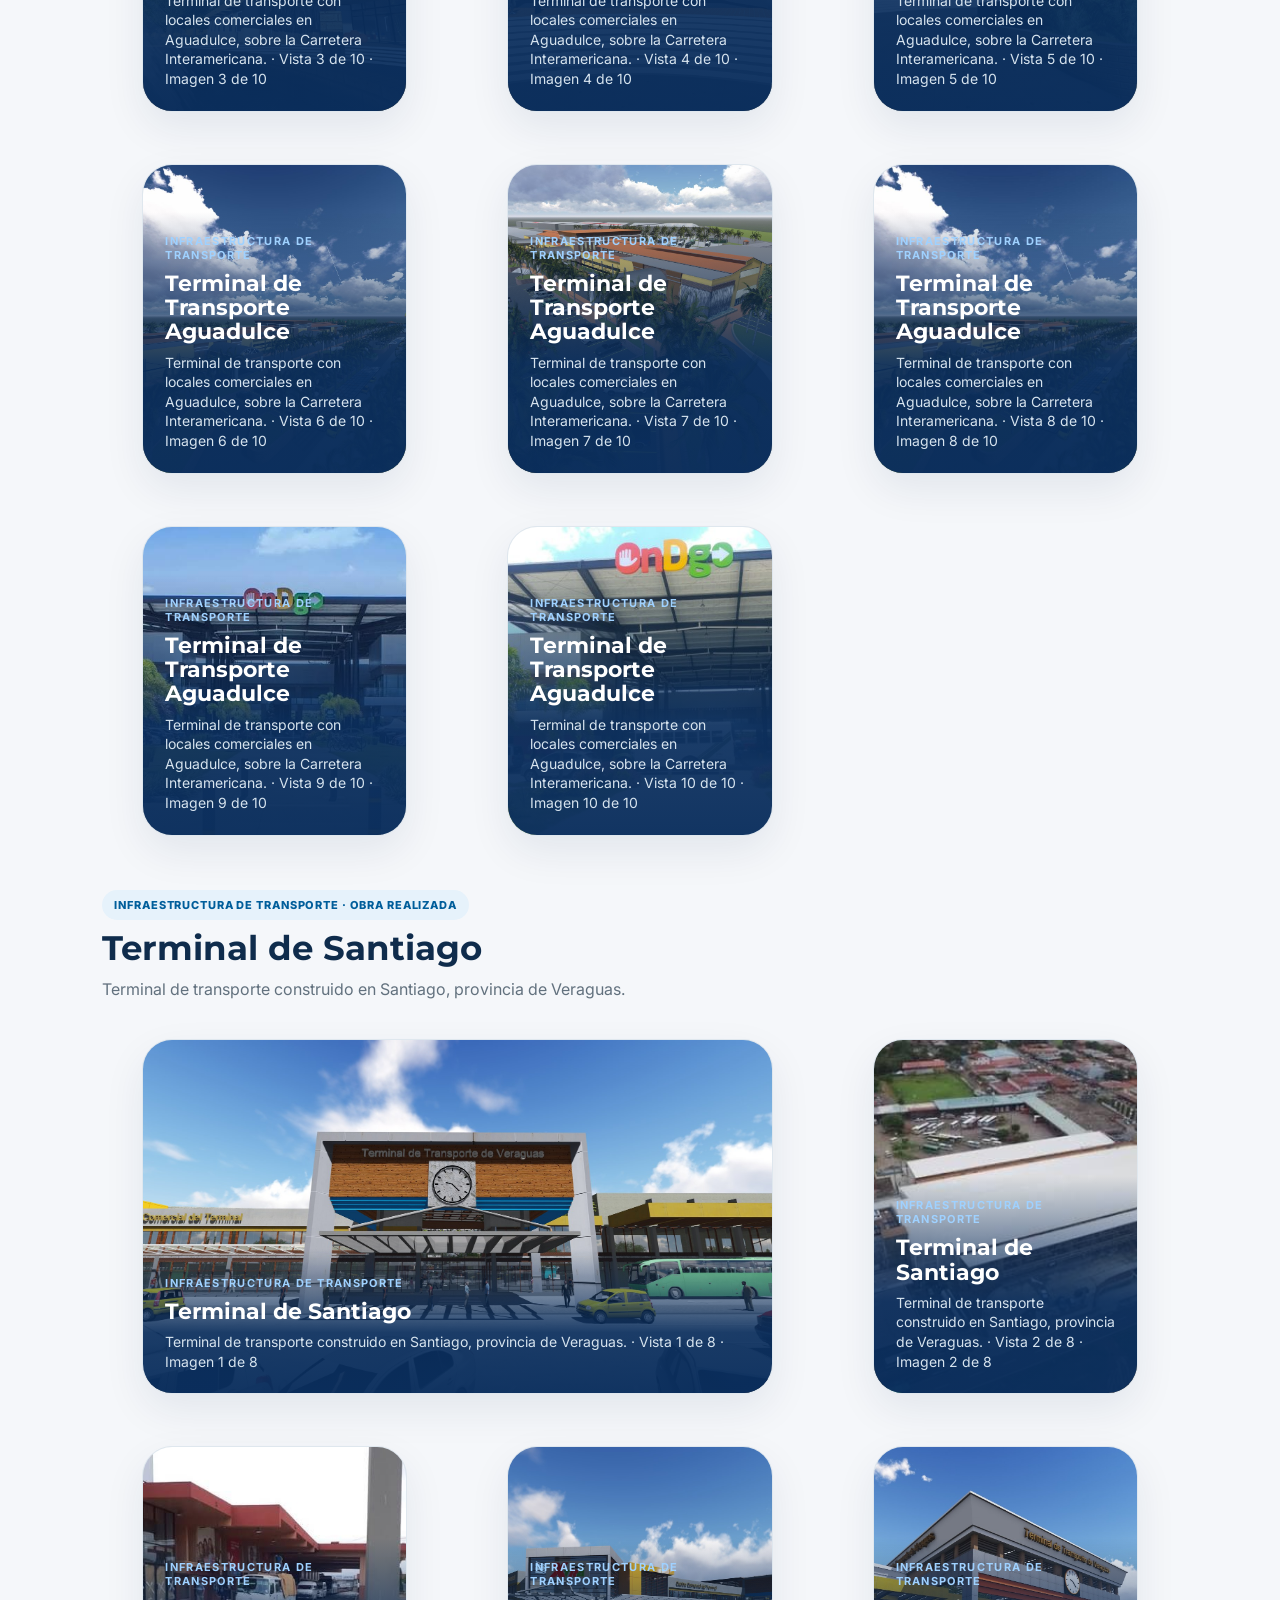
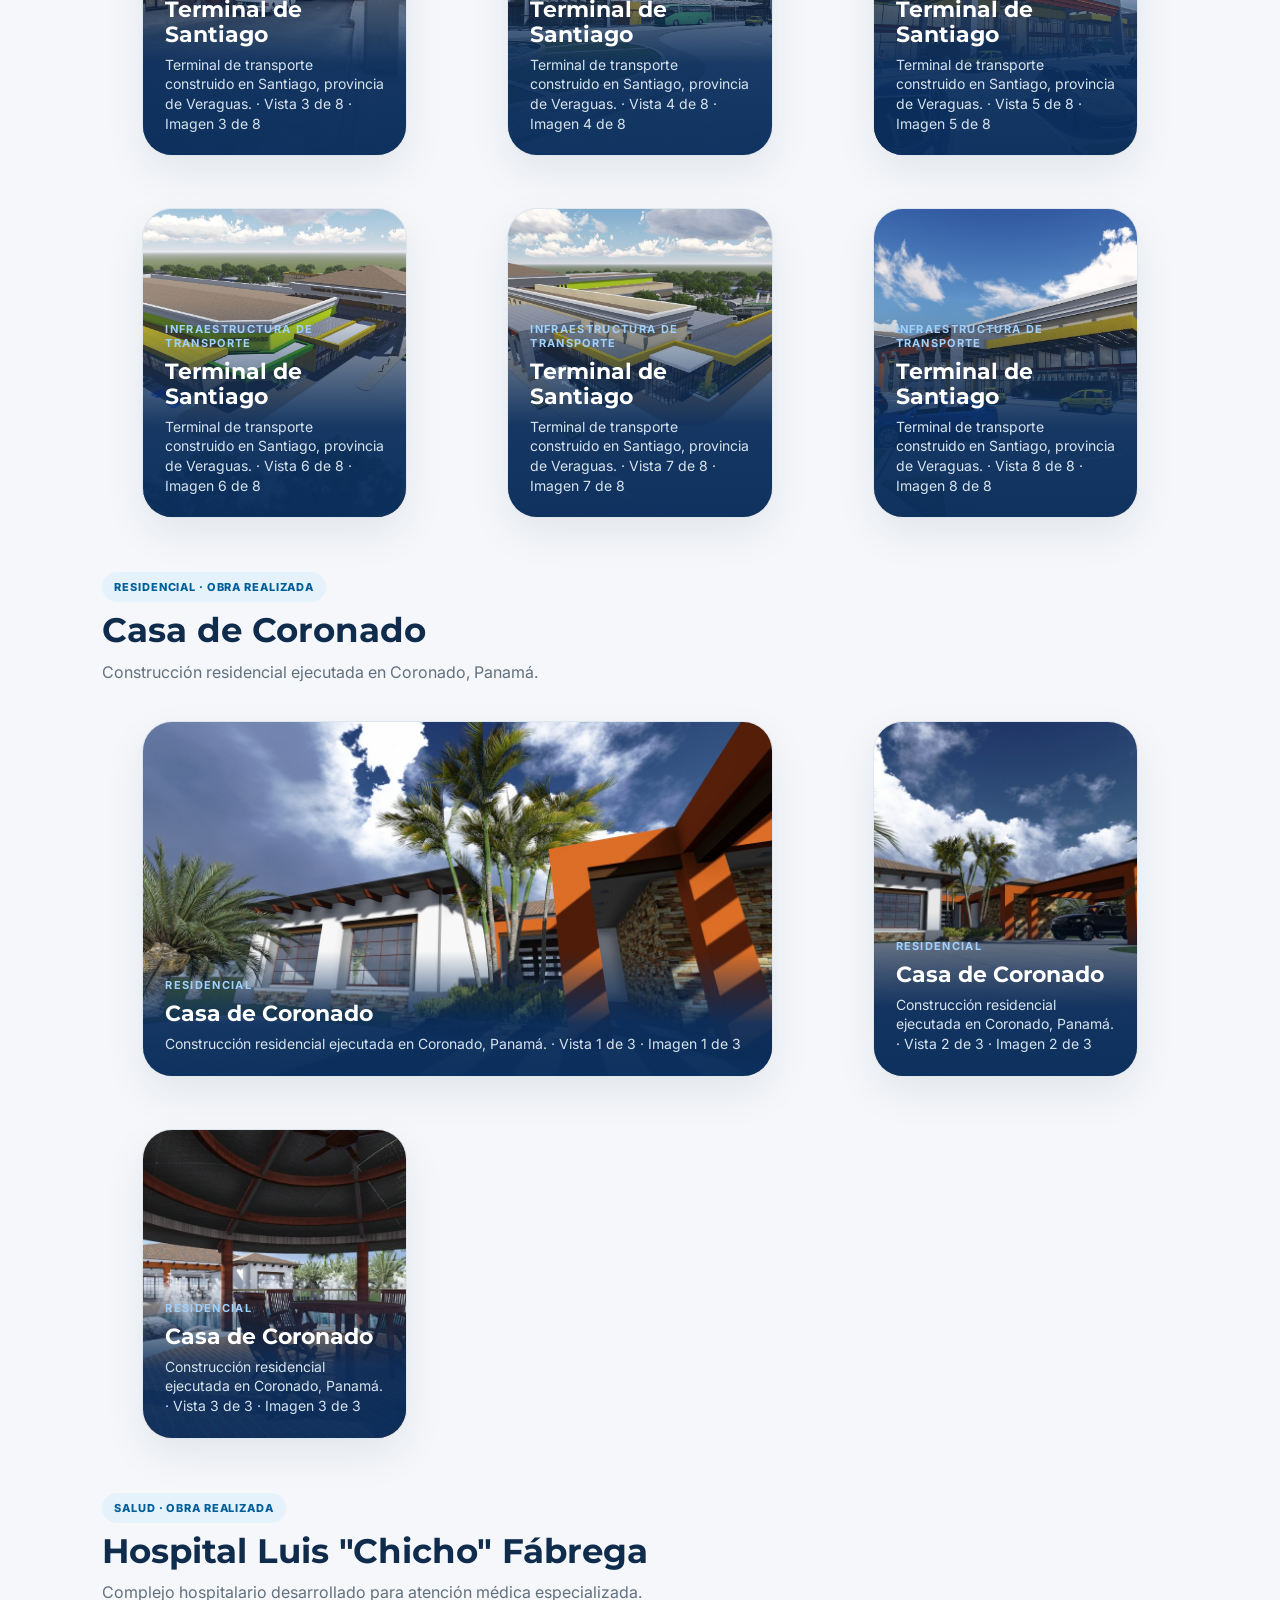
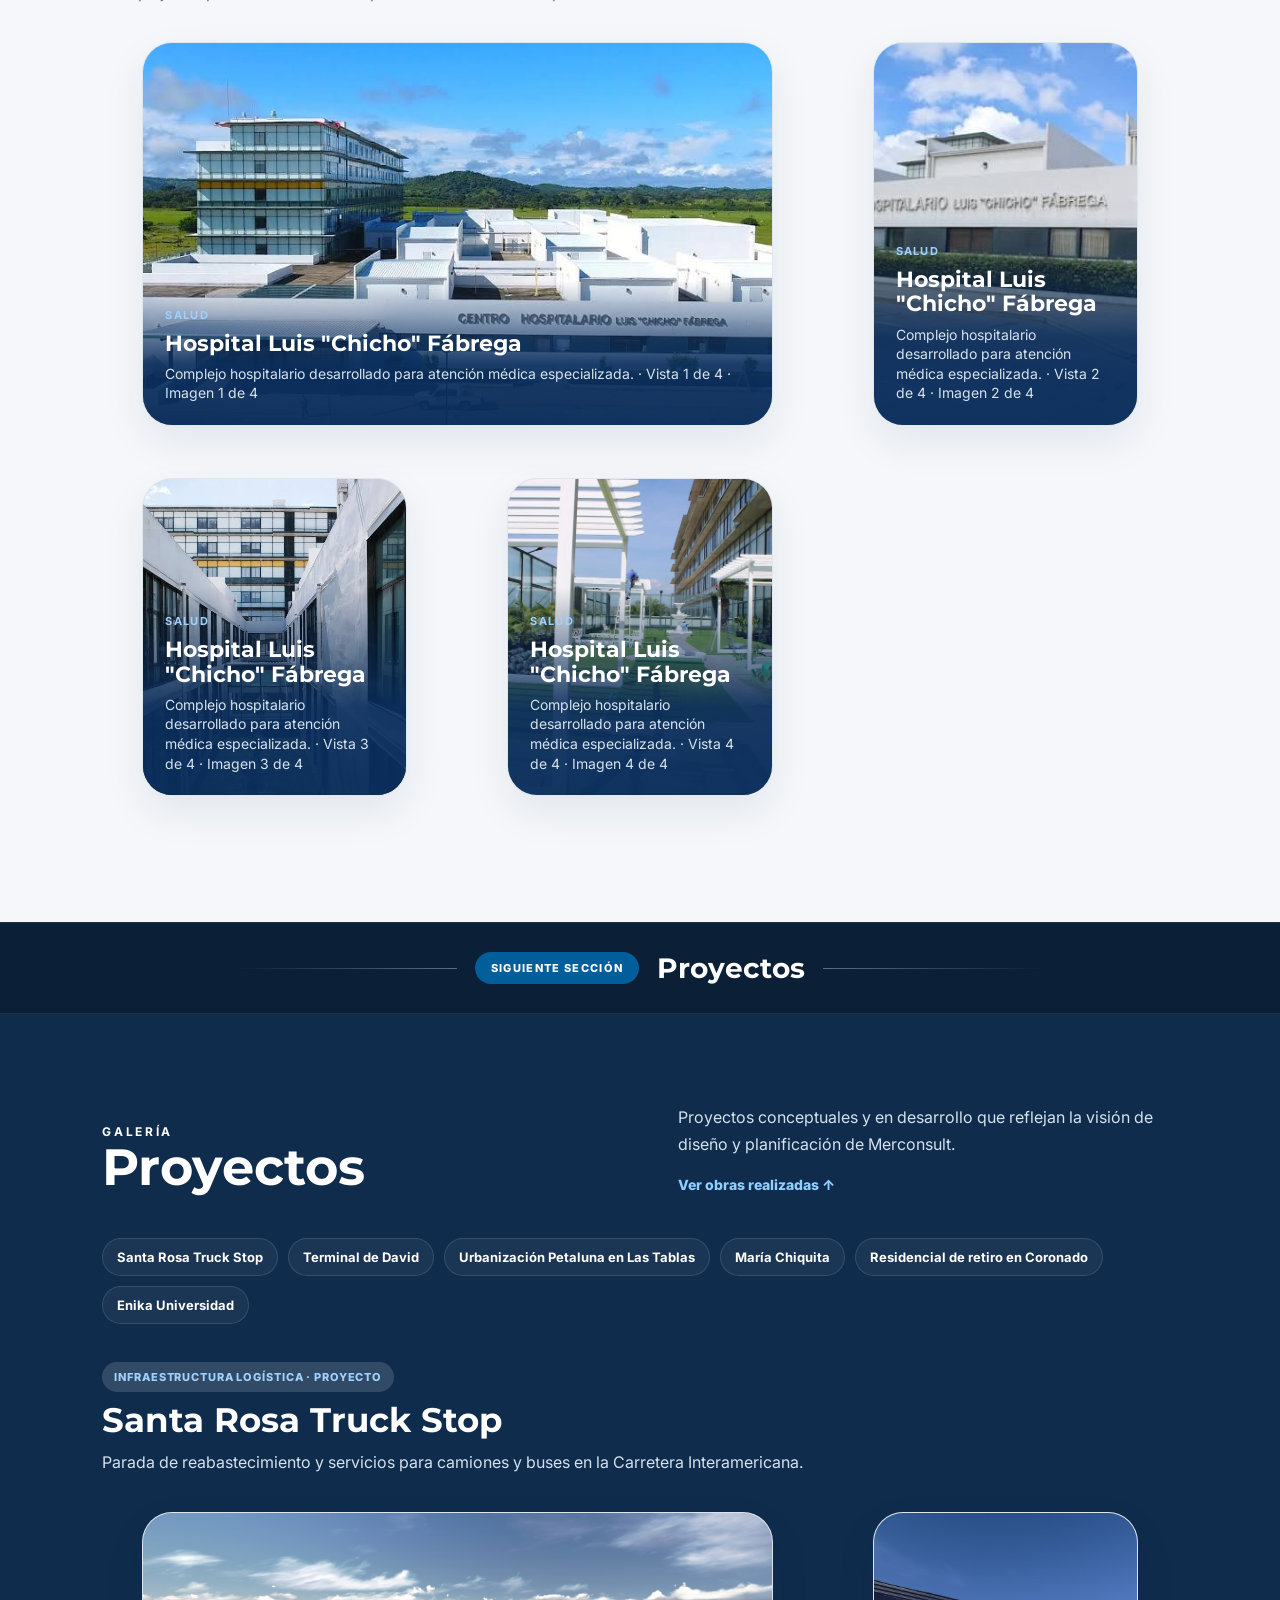
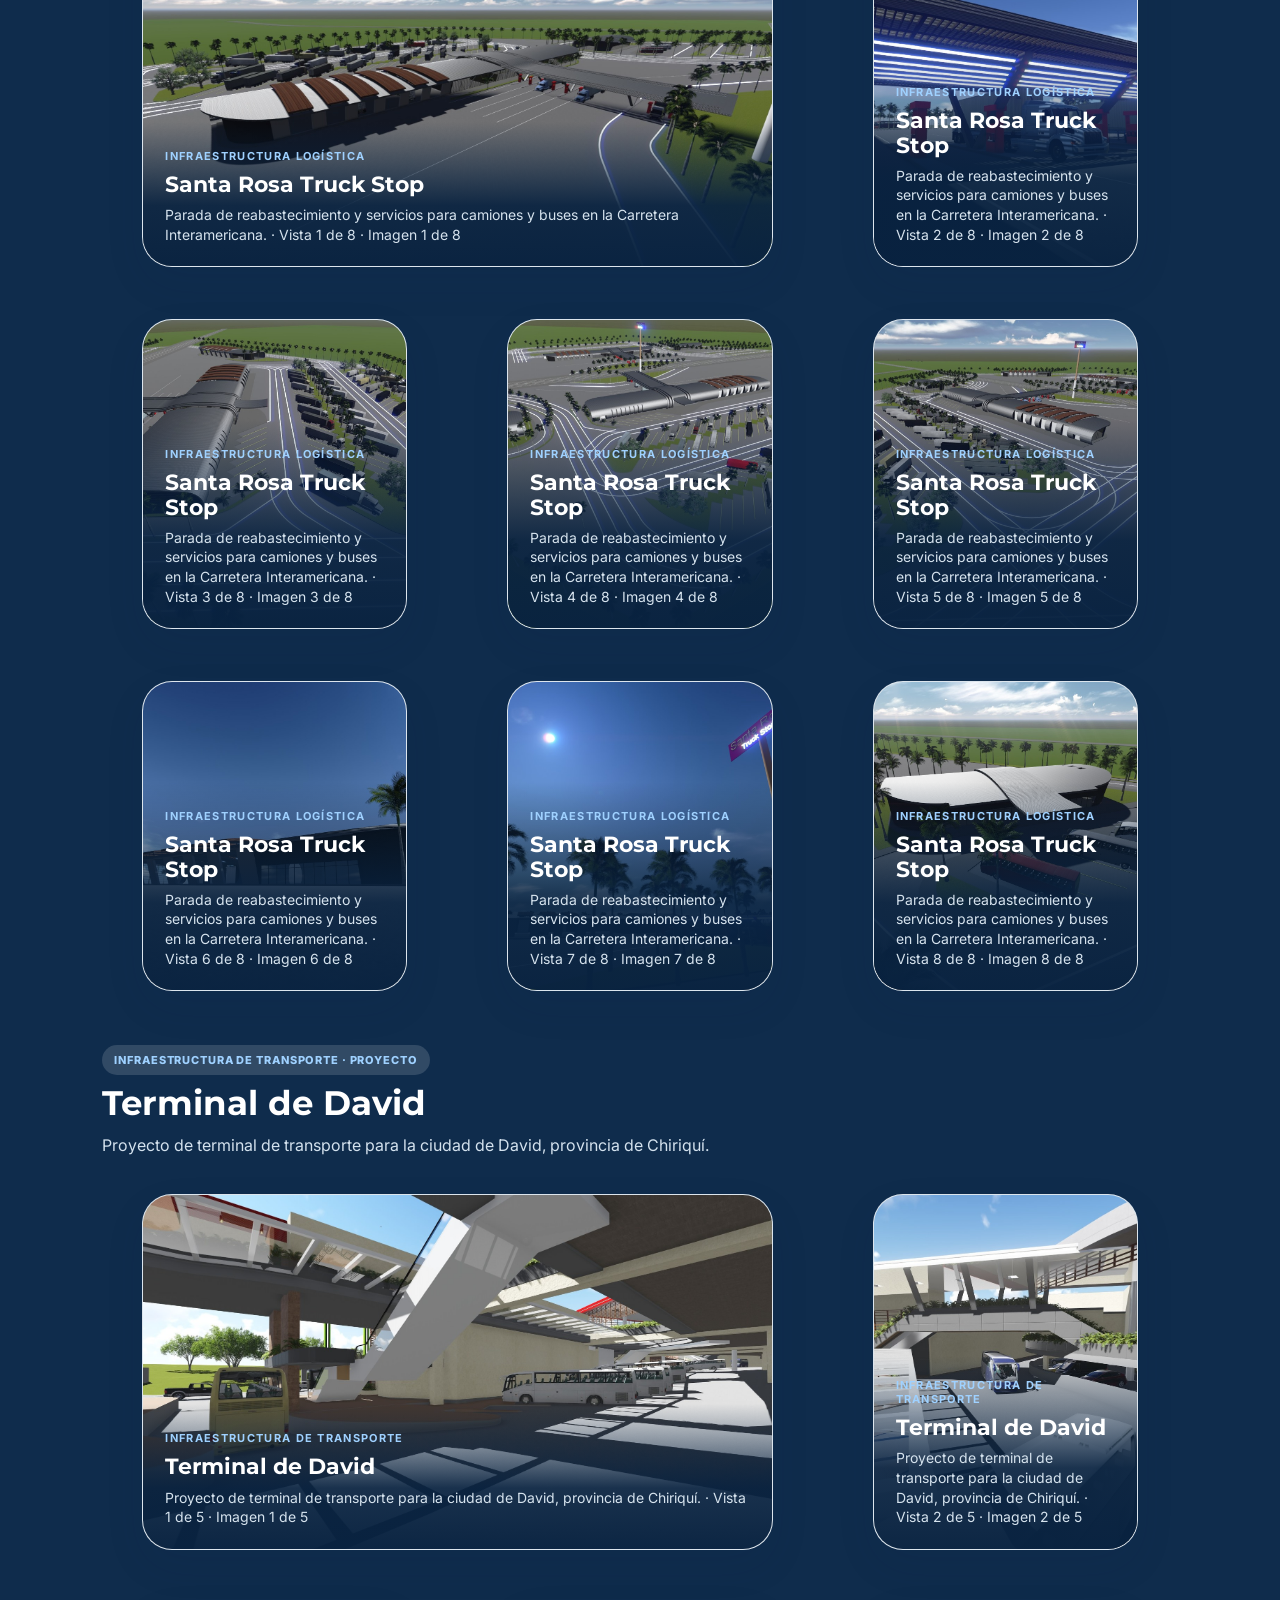
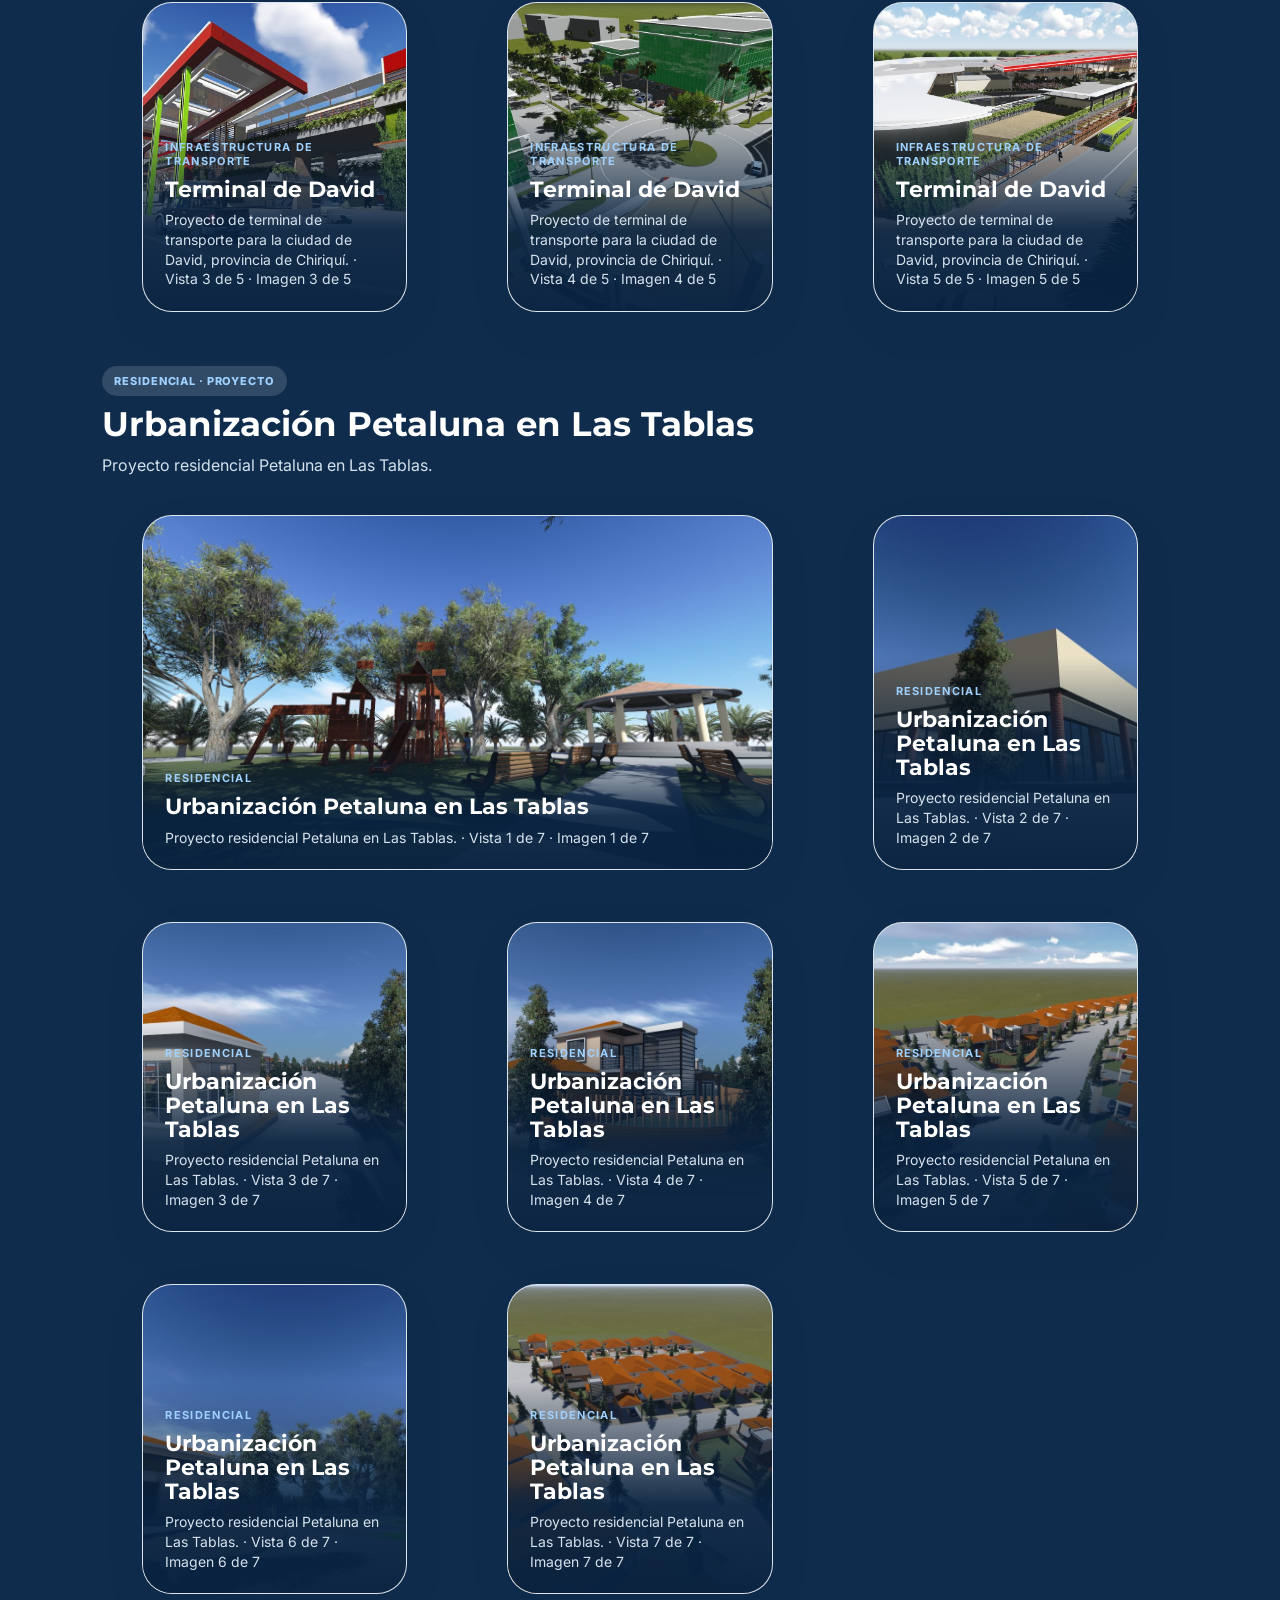
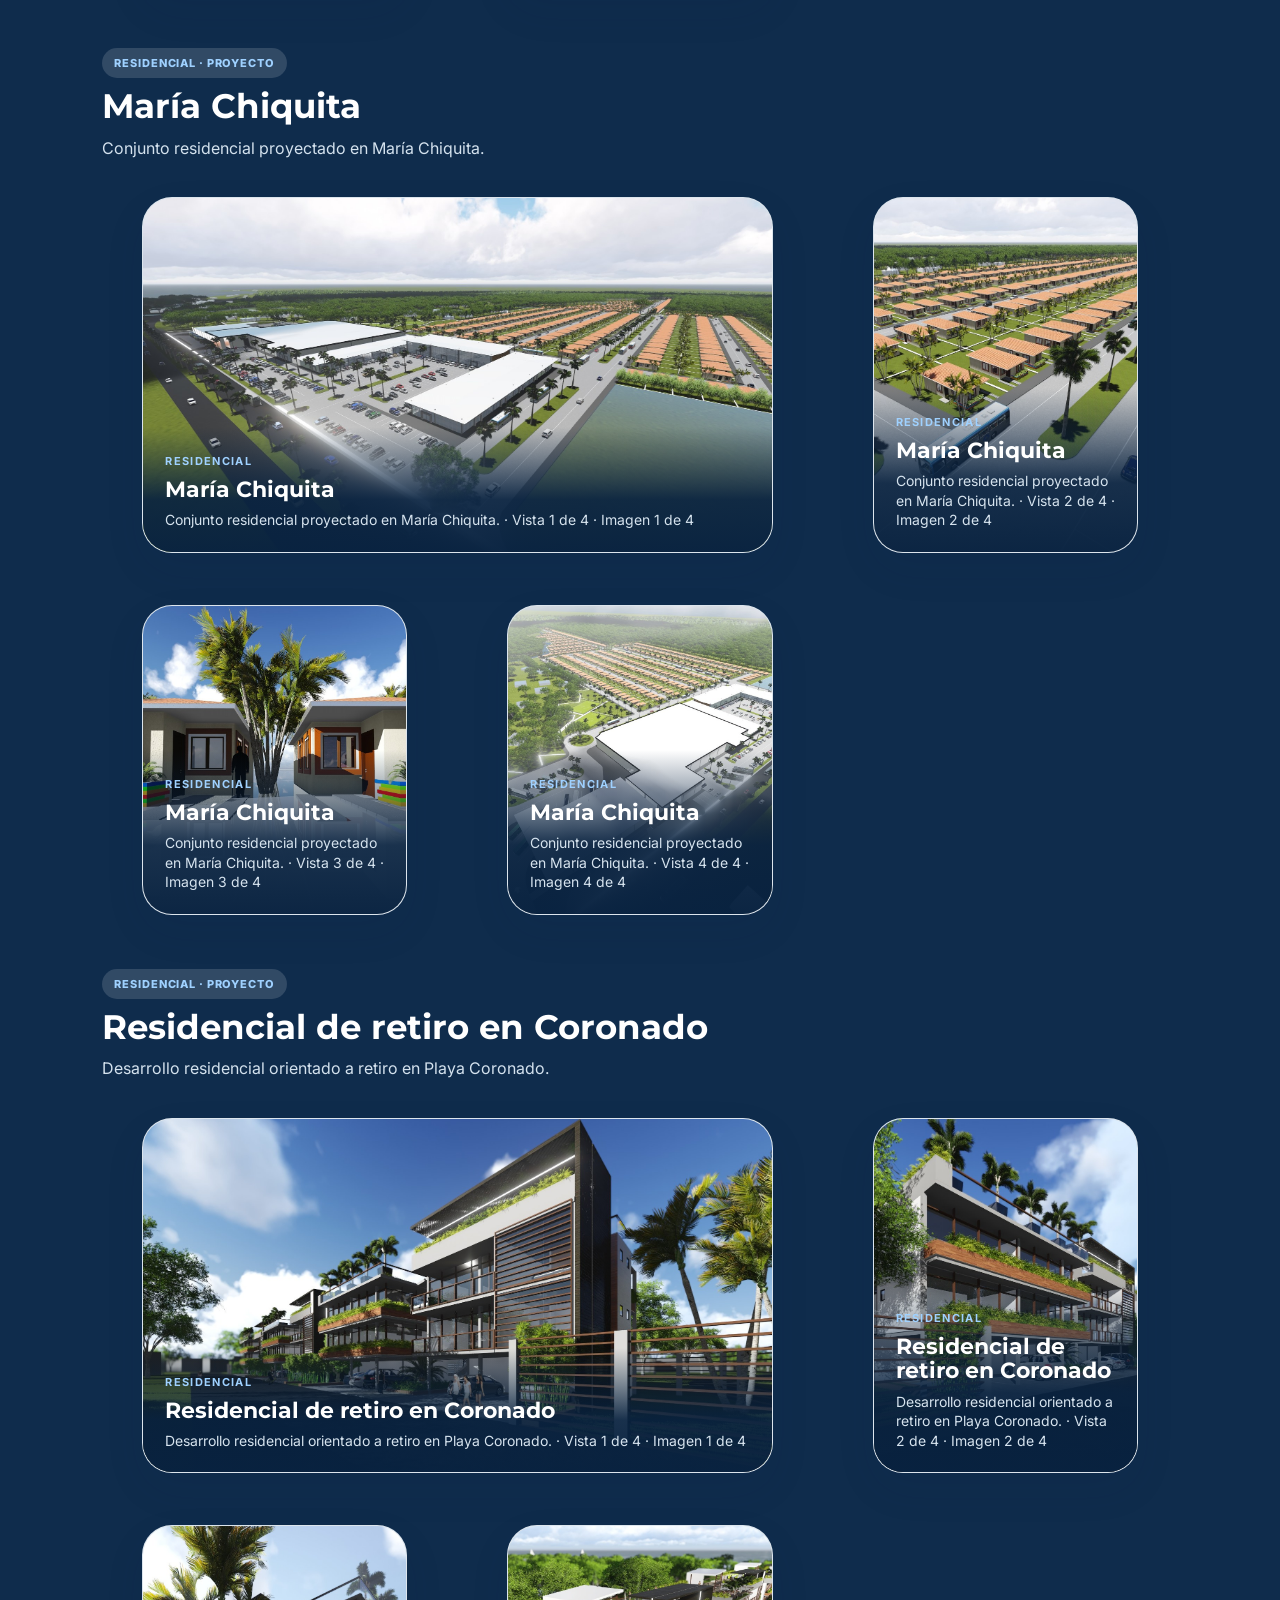
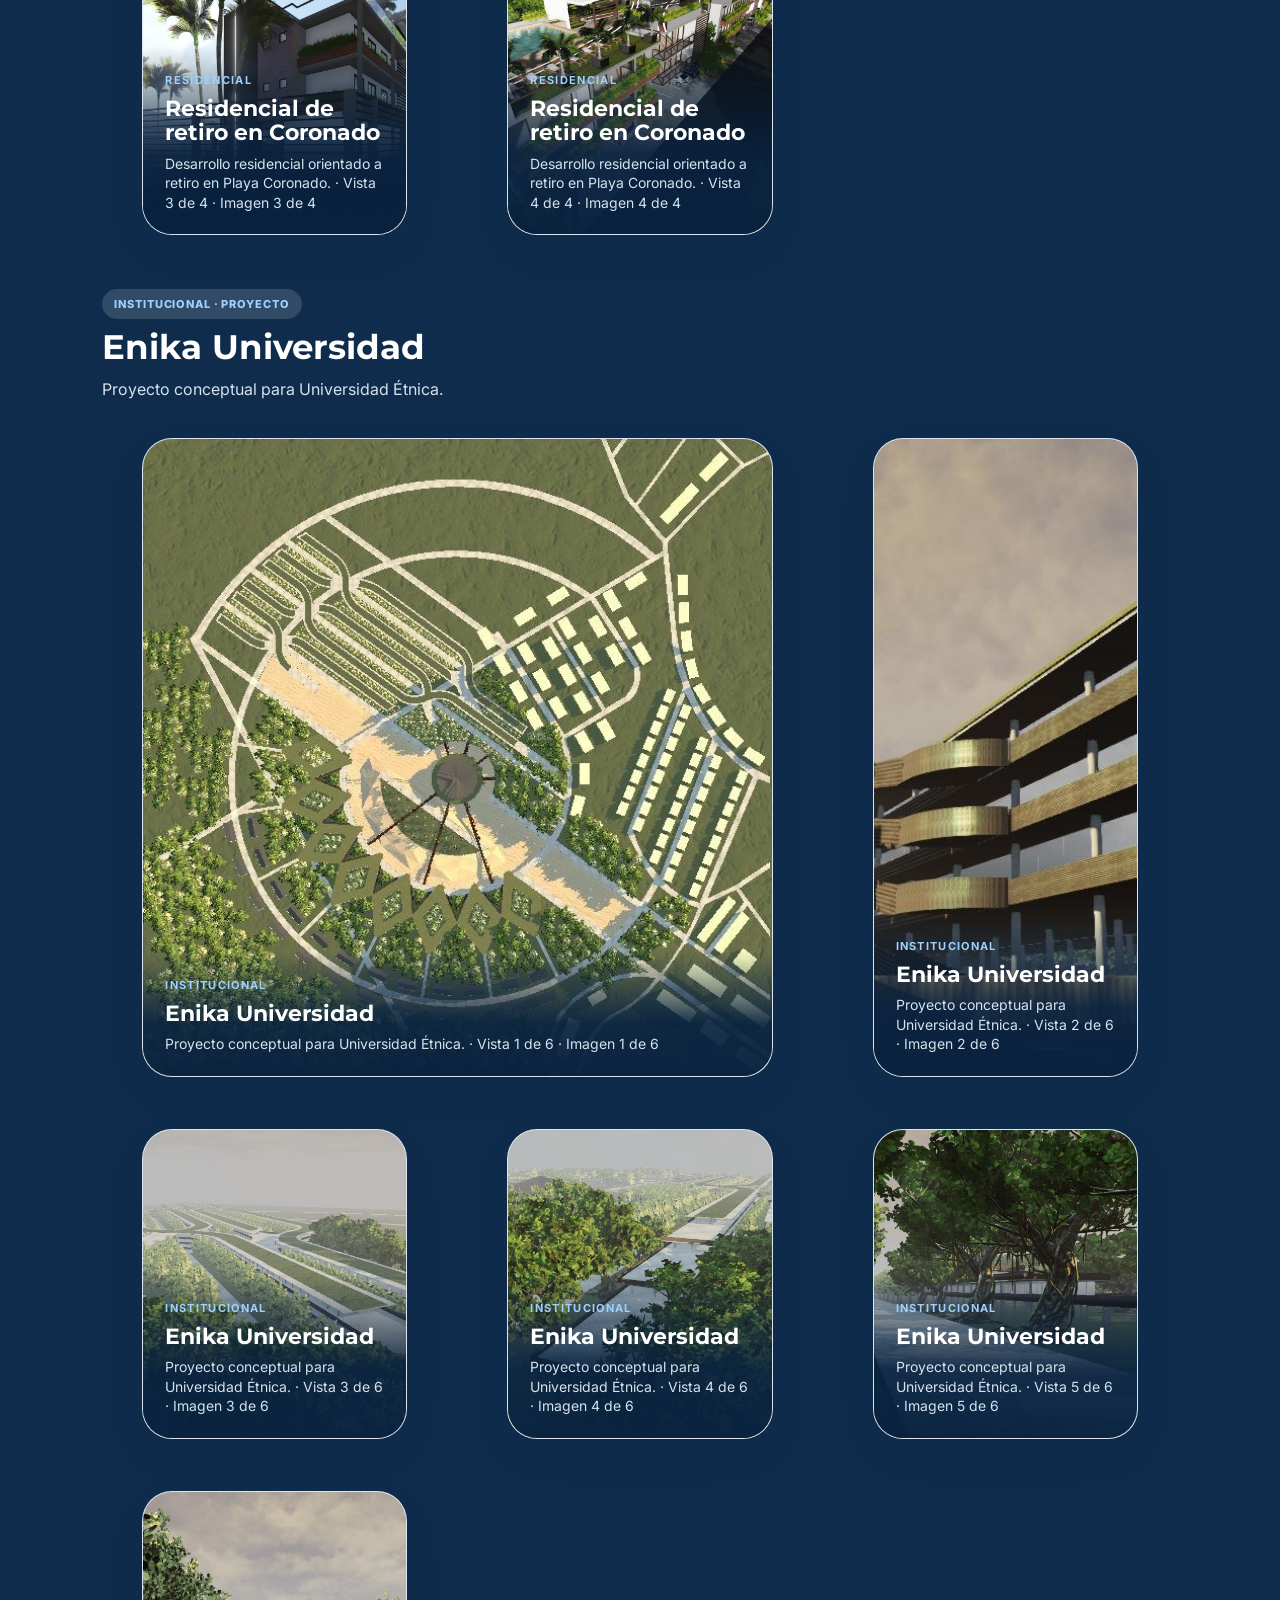
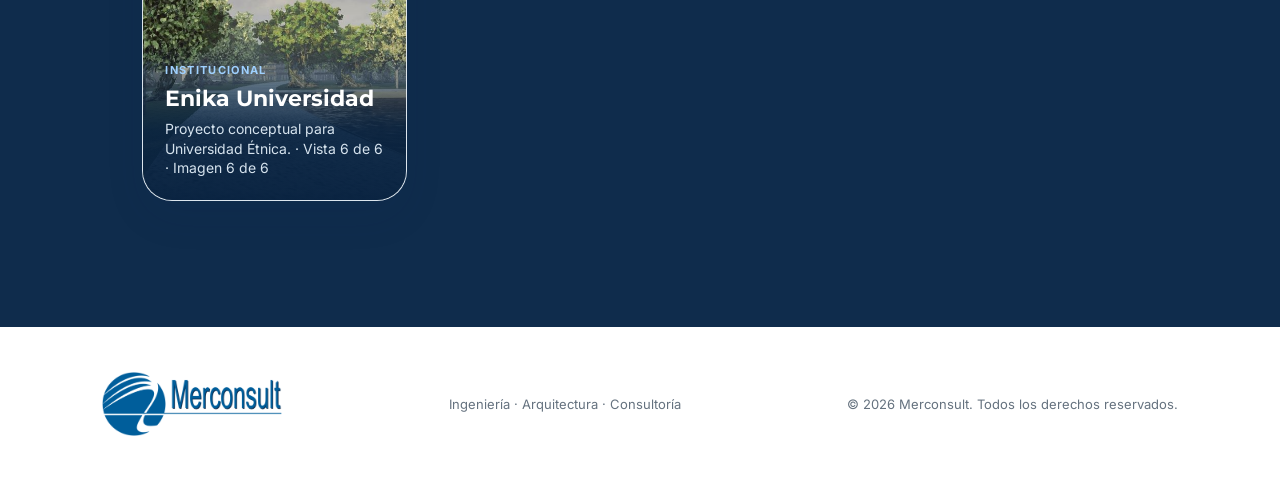
==== commit 60f1a6b9: "Actualizacion sitio Merconsult" ====
--- a/galeria.html
+++ b/galeria.html
@@ -23,14 +23,14 @@
 <a href='index.html#servicios'>Servicios</a>
 <a href='index.html#valores'>Valores</a>
 <a href='index.html#contacto' class='nav-cta'>Contacto</a>
-<div class='lang-switch' aria-label='Selector de idioma'><a href='galeria.html' class='active' hreflang='es' lang='es' title='Español' aria-label='Español'><span class='flag-icon flag-es' aria-hidden='true'></span></a><a href='gallery.html' hreflang='en' lang='en' title='English' aria-label='English'><span class='flag-icon flag-en' aria-hidden='true'></span></a><a href='galleria.html' hreflang='it' lang='it' title='Italiano' aria-label='Italiano'><span class='flag-icon flag-it' aria-hidden='true'></span></a></div></nav></header>
+<div class='lang-switch' aria-label='Selector de idioma'><a href='galeria.html' class='active' hreflang='es' lang='es' title='Español' aria-label='Español'><span class='flag-icon flag-es' aria-hidden='true'></span></a><a href='gallery.html' hreflang='en' lang='en' title='English' aria-label='English'><span class='flag-icon flag-en' aria-hidden='true'></span></a><a href='galleria.html' hreflang='it' lang='it' title='Italiano' aria-label='Italiano'><span class='flag-icon flag-it' aria-hidden='true'></span></a><a href='galerie.html' hreflang='fr' lang='fr' title='Français' aria-label='Français'><span class='flag-icon flag-fr' aria-hidden='true'></span></a></div></nav></header>
 <main>
 <section class='gallery-page-hero'>
   <div class='gallery-page-hero-grid'></div>
   <div class='gallery-page-hero-content reveal'>
     <span class='eyebrow'>Merconsult · Portafolio</span>
     <h1>Galería de proyectos</h1>
-    <p>Una selección visual de renders y proyectos en transporte, vivienda, equipamiento, hospitalidad y desarrollo urbano.</p>
+    <p>Explore una selección visual de obras realizadas y proyectos desarrollados por Merconsult, con fotografías y renders organizados por proyecto.</p>
     <div class='hero-actions'>
       <a class='btn primary' href='#obras-realizadas'>Explorar galería</a>
       <a class='btn ghost' href='index.html#proyectos'>Volver a proyectos emblemáticos</a>
@@ -42,36 +42,17 @@
     <div><span class='kicker'>Galería</span><h2>Obras Realizadas</h2></div>
     <div class='section-head-side'><p>Obras ejecutadas que forman parte de la experiencia construida de Merconsult.</p><a class='portfolio-link' href='#proyectos-galeria'>Ver proyectos ↓</a></div>
   </div>
-  <div class='gallery-grid reveal'>
-<figure class='gallery-card' tabindex='0' role='button' aria-label='Abrir imagen en tamaño completo'><img src='img/gallery_projects/terminal-corredor-urbano.jpg' alt='Terminal de transporte – acceso urbano' loading='lazy'><figcaption><span>Infraestructura</span><h3>Terminal de transporte – acceso urbano</h3><p>Vista general del complejo con acceso vehicular y andenes.</p></figcaption></figure>
-<figure class='gallery-card wide' tabindex='0' role='button' aria-label='Abrir imagen en tamaño completo'><img src='img/gallery_projects/terminal-pasarela-jardines.jpg' alt='Terminal de transporte – pasarela y jardines' loading='lazy'><figcaption><span>Infraestructura</span><h3>Terminal de transporte – pasarela y jardines</h3><p>Perspectiva del recorrido peatonal y áreas verdes integradas.</p></figcaption></figure>
-<figure class='gallery-card' tabindex='0' role='button' aria-label='Abrir imagen en tamaño completo'><img src='img/gallery_projects/terminal-fachada-principal.jpg' alt='Terminal de transporte – fachada principal' loading='lazy'><figcaption><span>Infraestructura</span><h3>Terminal de transporte – fachada principal</h3><p>Fachada urbana con cubiertas livianas y circulación vehicular.</p></figcaption></figure>
-<figure class='gallery-card' tabindex='0' role='button' aria-label='Abrir imagen en tamaño completo'><img src='img/gallery_projects/terminal-supermercado-frontal.jpg' alt='Terminal + supermercado' loading='lazy'><figcaption><span>Comercial</span><h3>Terminal + supermercado</h3><p>Componente comercial integrado al nodo de transporte.</p></figcaption></figure>
-<figure class='gallery-card' tabindex='0' role='button' aria-label='Abrir imagen en tamaño completo'><img src='img/gallery_projects/terminal-reloj-frontal.jpg' alt='Terminal de transporte – acceso principal' loading='lazy'><figcaption><span>Infraestructura</span><h3>Terminal de transporte – acceso principal</h3><p>Acceso frontal con plaza vehicular y presencia institucional.</p></figcaption></figure>
-<figure class='gallery-card wide' tabindex='0' role='button' aria-label='Abrir imagen en tamaño completo'><img src='img/gallery_projects/terminal-aerea-mixta.jpg' alt='Complejo terminal y área comercial' loading='lazy'><figcaption><span>Comercial</span><h3>Complejo terminal y área comercial</h3><p>Vista aérea del conjunto con estacionamientos y comercios.</p></figcaption></figure>
-<figure class='gallery-card' tabindex='0' role='button' aria-label='Abrir imagen en tamaño completo'><img src='img/gallery_projects/residencia-tropical.jpg' alt='Residencia unifamiliar tropical' loading='lazy'><figcaption><span>Residencial</span><h3>Residencia unifamiliar tropical</h3><p>Propuesta residencial con lenguaje cálido y entorno natural.</p></figcaption></figure>
-<figure class='gallery-card' tabindex='0' role='button' aria-label='Abrir imagen en tamaño completo'><img src='img/gallery_projects/resort-gazebo-agua.jpg' alt='Área recreativa con gazebo' loading='lazy'><figcaption><span>Hospitalidad</span><h3>Área recreativa con gazebo</h3><p>Ambiente de descanso y hospitalidad con elementos paisajísticos.</p></figcaption></figure>
-<figure class='gallery-card' tabindex='0' role='button' aria-label='Abrir imagen en tamaño completo'><img src='img/gallery_projects/recinto-circular.jpg' alt='Recinto circular' loading='lazy'><figcaption><span>Equipamiento</span><h3>Recinto circular</h3><p>Volumetría institucional con carácter icónico y envolvente.</p></figcaption></figure>
-<figure class='gallery-card wide' tabindex='0' role='button' aria-label='Abrir imagen en tamaño completo'><img src='img/gallery_projects/masterplan-ribera.jpg' alt='Masterplan de ribera' loading='lazy'><figcaption><span>Urbanismo</span><h3>Masterplan de ribera</h3><p>Visión urbana con puentes, paisajismo y organización territorial.</p></figcaption></figure>
-  </div>
+  <div class='gallery-anchor-links reveal'><a href='#terminal-de-transporte-aguadulce'>Terminal de Transporte Aguadulce</a><a href='#terminal-de-santiago'>Terminal de Santiago</a><a href='#casa-de-coronado'>Casa de Coronado</a><a href='#hospital-luis-chicho-fabrega'>Hospital Luis "Chicho" Fábrega</a></div>
+  <section class='project-gallery-group reveal' id='terminal-de-transporte-aguadulce'><div class='project-group-head'><span class='project-badge'>Infraestructura de transporte · Obra realizada</span><h3>Terminal de Transporte Aguadulce</h3><p>Terminal de transporte con locales comerciales en Aguadulce, sobre la Carretera Interamericana.</p></div><div class='gallery-grid reveal'><figure class='gallery-card wide' tabindex='0' role='button' aria-label='Abrir imagen en tamaño completo'><img src='img/gallery_projects_real/terminal-de-transporte-aguadulce/01.jpg' alt='Terminal de Transporte Aguadulce' loading='lazy'><figcaption><span>Infraestructura de transporte</span><h3>Terminal de Transporte Aguadulce</h3><p>Terminal de transporte con locales comerciales en Aguadulce, sobre la Carretera Interamericana. · Vista 1 de 10 · Imagen 1 de 10</p></figcaption></figure><figure class='gallery-card' tabindex='0' role='button' aria-label='Abrir imagen en tamaño completo'><img src='img/gallery_projects_real/terminal-de-transporte-aguadulce/02.jpg' alt='Terminal de Transporte Aguadulce' loading='lazy'><figcaption><span>Infraestructura de transporte</span><h3>Terminal de Transporte Aguadulce</h3><p>Terminal de transporte con locales comerciales en Aguadulce, sobre la Carretera Interamericana. · Vista 2 de 10 · Imagen 2 de 10</p></figcaption></figure><figure class='gallery-card' tabindex='0' role='button' aria-label='Abrir imagen en tamaño completo'><img src='img/gallery_projects_real/terminal-de-transporte-aguadulce/03.jpg' alt='Terminal de Transporte Aguadulce' loading='lazy'><figcaption><span>Infraestructura de transporte</span><h3>Terminal de Transporte Aguadulce</h3><p>Terminal de transporte con locales comerciales en Aguadulce, sobre la Carretera Interamericana. · Vista 3 de 10 · Imagen 3 de 10</p></figcaption></figure><figure class='gallery-card' tabindex='0' role='button' aria-label='Abrir imagen en tamaño completo'><img src='img/gallery_projects_real/terminal-de-transporte-aguadulce/04.jpg' alt='Terminal de Transporte Aguadulce' loading='lazy'><figcaption><span>Infraestructura de transporte</span><h3>Terminal de Transporte Aguadulce</h3><p>Terminal de transporte con locales comerciales en Aguadulce, sobre la Carretera Interamericana. · Vista 4 de 10 · Imagen 4 de 10</p></figcaption></figure><figure class='gallery-card' tabindex='0' role='button' aria-label='Abrir imagen en tamaño completo'><img src='img/gallery_projects_real/terminal-de-transporte-aguadulce/05.jpg' alt='Terminal de Transporte Aguadulce' loading='lazy'><figcaption><span>Infraestructura de transporte</span><h3>Terminal de Transporte Aguadulce</h3><p>Terminal de transporte con locales comerciales en Aguadulce, sobre la Carretera Interamericana. · Vista 5 de 10 · Imagen 5 de 10</p></figcaption></figure><figure class='gallery-card' tabindex='0' role='button' aria-label='Abrir imagen en tamaño completo'><img src='img/gallery_projects_real/terminal-de-transporte-aguadulce/06.jpg' alt='Terminal de Transporte Aguadulce' loading='lazy'><figcaption><span>Infraestructura de transporte</span><h3>Terminal de Transporte Aguadulce</h3><p>Terminal de transporte con locales comerciales en Aguadulce, sobre la Carretera Interamericana. · Vista 6 de 10 · Imagen 6 de 10</p></figcaption></figure><figure class='gallery-card' tabindex='0' role='button' aria-label='Abrir imagen en tamaño completo'><img src='img/gallery_projects_real/terminal-de-transporte-aguadulce/07.jpg' alt='Terminal de Transporte Aguadulce' loading='lazy'><figcaption><span>Infraestructura de transporte</span><h3>Terminal de Transporte Aguadulce</h3><p>Terminal de transporte con locales comerciales en Aguadulce, sobre la Carretera Interamericana. · Vista 7 de 10 · Imagen 7 de 10</p></figcaption></figure><figure class='gallery-card' tabindex='0' role='button' aria-label='Abrir imagen en tamaño completo'><img src='img/gallery_projects_real/terminal-de-transporte-aguadulce/08.jpg' alt='Terminal de Transporte Aguadulce' loading='lazy'><figcaption><span>Infraestructura de transporte</span><h3>Terminal de Transporte Aguadulce</h3><p>Terminal de transporte con locales comerciales en Aguadulce, sobre la Carretera Interamericana. · Vista 8 de 10 · Imagen 8 de 10</p></figcaption></figure><figure class='gallery-card' tabindex='0' role='button' aria-label='Abrir imagen en tamaño completo'><img src='img/gallery_projects_real/terminal-de-transporte-aguadulce/09.jpg' alt='Terminal de Transporte Aguadulce' loading='lazy'><figcaption><span>Infraestructura de transporte</span><h3>Terminal de Transporte Aguadulce</h3><p>Terminal de transporte con locales comerciales en Aguadulce, sobre la Carretera Interamericana. · Vista 9 de 10 · Imagen 9 de 10</p></figcaption></figure><figure class='gallery-card' tabindex='0' role='button' aria-label='Abrir imagen en tamaño completo'><img src='img/gallery_projects_real/terminal-de-transporte-aguadulce/10.jpg' alt='Terminal de Transporte Aguadulce' loading='lazy'><figcaption><span>Infraestructura de transporte</span><h3>Terminal de Transporte Aguadulce</h3><p>Terminal de transporte con locales comerciales en Aguadulce, sobre la Carretera Interamericana. · Vista 10 de 10 · Imagen 10 de 10</p></figcaption></figure></div></section><section class='project-gallery-group reveal' id='terminal-de-santiago'><div class='project-group-head'><span class='project-badge'>Infraestructura de transporte · Obra realizada</span><h3>Terminal de Santiago</h3><p>Terminal de transporte construido en Santiago, provincia de Veraguas.</p></div><div class='gallery-grid reveal'><figure class='gallery-card wide' tabindex='0' role='button' aria-label='Abrir imagen en tamaño completo'><img src='img/gallery_projects_real/terminal-de-santiago/01.jpg' alt='Terminal de Santiago' loading='lazy'><figcaption><span>Infraestructura de transporte</span><h3>Terminal de Santiago</h3><p>Terminal de transporte construido en Santiago, provincia de Veraguas. · Vista 1 de 8 · Imagen 1 de 8</p></figcaption></figure><figure class='gallery-card' tabindex='0' role='button' aria-label='Abrir imagen en tamaño completo'><img src='img/gallery_projects_real/terminal-de-santiago/02.jpg' alt='Terminal de Santiago' loading='lazy'><figcaption><span>Infraestructura de transporte</span><h3>Terminal de Santiago</h3><p>Terminal de transporte construido en Santiago, provincia de Veraguas. · Vista 2 de 8 · Imagen 2 de 8</p></figcaption></figure><figure class='gallery-card' tabindex='0' role='button' aria-label='Abrir imagen en tamaño completo'><img src='img/gallery_projects_real/terminal-de-santiago/03.jpg' alt='Terminal de Santiago' loading='lazy'><figcaption><span>Infraestructura de transporte</span><h3>Terminal de Santiago</h3><p>Terminal de transporte construido en Santiago, provincia de Veraguas. · Vista 3 de 8 · Imagen 3 de 8</p></figcaption></figure><figure class='gallery-card' tabindex='0' role='button' aria-label='Abrir imagen en tamaño completo'><img src='img/gallery_projects_real/terminal-de-santiago/04.jpg' alt='Terminal de Santiago' loading='lazy'><figcaption><span>Infraestructura de transporte</span><h3>Terminal de Santiago</h3><p>Terminal de transporte construido en Santiago, provincia de Veraguas. · Vista 4 de 8 · Imagen 4 de 8</p></figcaption></figure><figure class='gallery-card' tabindex='0' role='button' aria-label='Abrir imagen en tamaño completo'><img src='img/gallery_projects_real/terminal-de-santiago/05.jpg' alt='Terminal de Santiago' loading='lazy'><figcaption><span>Infraestructura de transporte</span><h3>Terminal de Santiago</h3><p>Terminal de transporte construido en Santiago, provincia de Veraguas. · Vista 5 de 8 · Imagen 5 de 8</p></figcaption></figure><figure class='gallery-card' tabindex='0' role='button' aria-label='Abrir imagen en tamaño completo'><img src='img/gallery_projects_real/terminal-de-santiago/06.jpg' alt='Terminal de Santiago' loading='lazy'><figcaption><span>Infraestructura de transporte</span><h3>Terminal de Santiago</h3><p>Terminal de transporte construido en Santiago, provincia de Veraguas. · Vista 6 de 8 · Imagen 6 de 8</p></figcaption></figure><figure class='gallery-card' tabindex='0' role='button' aria-label='Abrir imagen en tamaño completo'><img src='img/gallery_projects_real/terminal-de-santiago/07.jpg' alt='Terminal de Santiago' loading='lazy'><figcaption><span>Infraestructura de transporte</span><h3>Terminal de Santiago</h3><p>Terminal de transporte construido en Santiago, provincia de Veraguas. · Vista 7 de 8 · Imagen 7 de 8</p></figcaption></figure><figure class='gallery-card' tabindex='0' role='button' aria-label='Abrir imagen en tamaño completo'><img src='img/gallery_projects_real/terminal-de-santiago/08.jpg' alt='Terminal de Santiago' loading='lazy'><figcaption><span>Infraestructura de transporte</span><h3>Terminal de Santiago</h3><p>Terminal de transporte construido en Santiago, provincia de Veraguas. · Vista 8 de 8 · Imagen 8 de 8</p></figcaption></figure></div></section><section class='project-gallery-group reveal' id='casa-de-coronado'><div class='project-group-head'><span class='project-badge'>Residencial · Obra realizada</span><h3>Casa de Coronado</h3><p>Construcción residencial ejecutada en Coronado, Panamá.</p></div><div class='gallery-grid reveal'><figure class='gallery-card wide' tabindex='0' role='button' aria-label='Abrir imagen en tamaño completo'><img src='img/gallery_projects_real/casa-de-coronado/01.jpg' alt='Casa de Coronado' loading='lazy'><figcaption><span>Residencial</span><h3>Casa de Coronado</h3><p>Construcción residencial ejecutada en Coronado, Panamá. · Vista 1 de 3 · Imagen 1 de 3</p></figcaption></figure><figure class='gallery-card' tabindex='0' role='button' aria-label='Abrir imagen en tamaño completo'><img src='img/gallery_projects_real/casa-de-coronado/02.jpg' alt='Casa de Coronado' loading='lazy'><figcaption><span>Residencial</span><h3>Casa de Coronado</h3><p>Construcción residencial ejecutada en Coronado, Panamá. · Vista 2 de 3 · Imagen 2 de 3</p></figcaption></figure><figure class='gallery-card' tabindex='0' role='button' aria-label='Abrir imagen en tamaño completo'><img src='img/gallery_projects_real/casa-de-coronado/03.jpg' alt='Casa de Coronado' loading='lazy'><figcaption><span>Residencial</span><h3>Casa de Coronado</h3><p>Construcción residencial ejecutada en Coronado, Panamá. · Vista 3 de 3 · Imagen 3 de 3</p></figcaption></figure></div></section><section class='project-gallery-group reveal' id='hospital-luis-chicho-fabrega'><div class='project-group-head'><span class='project-badge'>Salud · Obra realizada</span><h3>Hospital Luis "Chicho" Fábrega</h3><p>Complejo hospitalario desarrollado para atención médica especializada.</p></div><div class='gallery-grid reveal'><figure class='gallery-card wide' tabindex='0' role='button' aria-label='Abrir imagen en tamaño completo'><img src='img/gallery_projects_real/hospital-luis-chicho-fabrega/01.jpg' alt='Hospital Luis "Chicho" Fábrega' loading='lazy'><figcaption><span>Salud</span><h3>Hospital Luis "Chicho" Fábrega</h3><p>Complejo hospitalario desarrollado para atención médica especializada. · Vista 1 de 4 · Imagen 1 de 4</p></figcaption></figure><figure class='gallery-card' tabindex='0' role='button' aria-label='Abrir imagen en tamaño completo'><img src='img/gallery_projects_real/hospital-luis-chicho-fabrega/02.jpg' alt='Hospital Luis "Chicho" Fábrega' loading='lazy'><figcaption><span>Salud</span><h3>Hospital Luis "Chicho" Fábrega</h3><p>Complejo hospitalario desarrollado para atención médica especializada. · Vista 2 de 4 · Imagen 2 de 4</p></figcaption></figure><figure class='gallery-card' tabindex='0' role='button' aria-label='Abrir imagen en tamaño completo'><img src='img/gallery_projects_real/hospital-luis-chicho-fabrega/03.jpg' alt='Hospital Luis "Chicho" Fábrega' loading='lazy'><figcaption><span>Salud</span><h3>Hospital Luis "Chicho" Fábrega</h3><p>Complejo hospitalario desarrollado para atención médica especializada. · Vista 3 de 4 · Imagen 3 de 4</p></figcaption></figure><figure class='gallery-card' tabindex='0' role='button' aria-label='Abrir imagen en tamaño completo'><img src='img/gallery_projects_real/hospital-luis-chicho-fabrega/04.jpg' alt='Hospital Luis "Chicho" Fábrega' loading='lazy'><figcaption><span>Salud</span><h3>Hospital Luis "Chicho" Fábrega</h3><p>Complejo hospitalario desarrollado para atención médica especializada. · Vista 4 de 4 · Imagen 4 de 4</p></figcaption></figure></div></section>
 </section>
-<section class='section project-gallery gallery-category gallery-category-alt' id='proyectos-galeria'>
+<div class='gallery-section-divider reveal' aria-label='Siguiente sección: Proyectos'><span>Siguiente sección</span><strong>Proyectos</strong></div>
+<section class='section project-gallery gallery-category gallery-category-alt gallery-projects-section' id='proyectos-galeria'>
   <div class='section-head reveal'>
     <div><span class='kicker'>Galería</span><h2>Proyectos</h2></div>
-    <div class='section-head-side'><p>Propuestas en diseño, planificación y desarrollo.</p><a class='portfolio-link' href='#obras-realizadas'>Ver obras realizadas ↑</a></div>
+    <div class='section-head-side'><p>Proyectos conceptuales y en desarrollo que reflejan la visión de diseño y planificación de Merconsult.</p><a class='portfolio-link' href='#obras-realizadas'>Ver obras realizadas ↑</a></div>
   </div>
-  <div class='gallery-grid reveal'>
-<figure class='gallery-card' tabindex='0' role='button' aria-label='Abrir imagen en tamaño completo'><img src='img/gallery_projects/vivienda-social-frontal.jpg' alt='Vivienda social – perspectiva frontal' loading='lazy'><figcaption><span>Residencial</span><h3>Vivienda social – perspectiva frontal</h3><p>Propuesta habitacional de escala humana y color social.</p></figcaption></figure>
-<figure class='gallery-card' tabindex='0' role='button' aria-label='Abrir imagen en tamaño completo'><img src='img/gallery_projects/vivienda-social-lateral.jpg' alt='Vivienda social – perspectiva lateral' loading='lazy'><figcaption><span>Residencial</span><h3>Vivienda social – perspectiva lateral</h3><p>Conjunto habitacional con identidad visual y áreas verdes.</p></figcaption></figure>
-<figure class='gallery-card wide' tabindex='0' role='button' aria-label='Abrir imagen en tamaño completo'><img src='img/gallery_projects/hotel-ecologico-aereo.jpg' alt='Hotel ecológico con rooftop' loading='lazy'><figcaption><span>Hospitalidad</span><h3>Hotel ecológico con rooftop</h3><p>Propuesta hotelera con terrazas verdes y piscina panorámica.</p></figcaption></figure>
-<figure class='gallery-card' tabindex='0' role='button' aria-label='Abrir imagen en tamaño completo'><img src='img/gallery_projects/edificio-residencial.jpg' alt='Edificio residencial' loading='lazy'><figcaption><span>Residencial</span><h3>Edificio residencial</h3><p>Desarrollo multifamiliar con cerramiento contemporáneo.</p></figcaption></figure>
-<figure class='gallery-card' tabindex='0' role='button' aria-label='Abrir imagen en tamaño completo'><img src='img/gallery_projects/parque-urbano.jpg' alt='Parque urbano' loading='lazy'><figcaption><span>Espacio público</span><h3>Parque urbano</h3><p>Plaza y áreas de convivencia con senderos y mobiliario.</p></figcaption></figure>
-<figure class='gallery-card' tabindex='0' role='button' aria-label='Abrir imagen en tamaño completo'><img src='img/gallery_projects/vivienda-moderna.jpg' alt='Vivienda moderna' loading='lazy'><figcaption><span>Residencial</span><h3>Vivienda moderna</h3><p>Propuesta contemporánea de esquina con acentos volumétricos.</p></figcaption></figure>
-<figure class='gallery-card wide' tabindex='0' role='button' aria-label='Abrir imagen en tamaño completo'><img src='img/gallery_projects/conjunto-residencial-aereo.jpg' alt='Conjunto residencial' loading='lazy'><figcaption><span>Residencial</span><h3>Conjunto residencial</h3><p>Vista aérea del tejido habitacional y su ordenamiento.</p></figcaption></figure>
-<figure class='gallery-card' tabindex='0' role='button' aria-label='Abrir imagen en tamaño completo'><img src='img/gallery_projects/terminal-buses-aereo.jpg' alt='Terminal de buses – plataformas' loading='lazy'><figcaption><span>Infraestructura</span><h3>Terminal de buses – plataformas</h3><p>Organización de andenes y circulación de autobuses.</p></figcaption></figure>
-<figure class='gallery-card' tabindex='0' role='button' aria-label='Abrir imagen en tamaño completo'><img src='img/gallery_projects/terminal-cubierta-aerea.jpg' alt='Terminal de transporte – cubierta' loading='lazy'><figcaption><span>Infraestructura</span><h3>Terminal de transporte – cubierta</h3><p>Vista superior de la gran cubierta y áreas operativas.</p></figcaption></figure>
-<figure class='gallery-card' tabindex='0' role='button' aria-label='Abrir imagen en tamaño completo'><img src='img/gallery_projects/interior-gran-recinto.jpg' alt='Interior de gran recinto' loading='lazy'><figcaption><span>Equipamiento</span><h3>Interior de gran recinto</h3><p>Render interior con altura generosa y vocación institucional.</p></figcaption></figure>
-  </div>
+  <div class='gallery-anchor-links reveal'><a href='#santa-rosa-truck-stop'>Santa Rosa Truck Stop</a><a href='#terminal-de-david'>Terminal de David</a><a href='#urbanizacion-ptaluna'>Urbanización Petaluna en Las Tablas</a><a href='#maria-chiquita'>María Chiquita</a><a href='#residencial-de-retiro-en-coronado'>Residencial de retiro en Coronado</a><a href='#enika-universidad'>Enika Universidad</a></div>
+  <section class='project-gallery-group reveal' id='santa-rosa-truck-stop'><div class='project-group-head'><span class='project-badge'>Infraestructura logística · Proyecto</span><h3>Santa Rosa Truck Stop</h3><p>Parada de reabastecimiento y servicios para camiones y buses en la Carretera Interamericana.</p></div><div class='gallery-grid reveal'><figure class='gallery-card wide' tabindex='0' role='button' aria-label='Abrir imagen en tamaño completo'><img src='img/gallery_projects_real/santa-rosa-truck-stop/01.jpg' alt='Santa Rosa Truck Stop' loading='lazy'><figcaption><span>Infraestructura logística</span><h3>Santa Rosa Truck Stop</h3><p>Parada de reabastecimiento y servicios para camiones y buses en la Carretera Interamericana. · Vista 1 de 8 · Imagen 1 de 8</p></figcaption></figure><figure class='gallery-card' tabindex='0' role='button' aria-label='Abrir imagen en tamaño completo'><img src='img/gallery_projects_real/santa-rosa-truck-stop/02.jpg' alt='Santa Rosa Truck Stop' loading='lazy'><figcaption><span>Infraestructura logística</span><h3>Santa Rosa Truck Stop</h3><p>Parada de reabastecimiento y servicios para camiones y buses en la Carretera Interamericana. · Vista 2 de 8 · Imagen 2 de 8</p></figcaption></figure><figure class='gallery-card' tabindex='0' role='button' aria-label='Abrir imagen en tamaño completo'><img src='img/gallery_projects_real/santa-rosa-truck-stop/03.jpg' alt='Santa Rosa Truck Stop' loading='lazy'><figcaption><span>Infraestructura logística</span><h3>Santa Rosa Truck Stop</h3><p>Parada de reabastecimiento y servicios para camiones y buses en la Carretera Interamericana. · Vista 3 de 8 · Imagen 3 de 8</p></figcaption></figure><figure class='gallery-card' tabindex='0' role='button' aria-label='Abrir imagen en tamaño completo'><img src='img/gallery_projects_real/santa-rosa-truck-stop/04.jpg' alt='Santa Rosa Truck Stop' loading='lazy'><figcaption><span>Infraestructura logística</span><h3>Santa Rosa Truck Stop</h3><p>Parada de reabastecimiento y servicios para camiones y buses en la Carretera Interamericana. · Vista 4 de 8 · Imagen 4 de 8</p></figcaption></figure><figure class='gallery-card' tabindex='0' role='button' aria-label='Abrir imagen en tamaño completo'><img src='img/gallery_projects_real/santa-rosa-truck-stop/05.jpg' alt='Santa Rosa Truck Stop' loading='lazy'><figcaption><span>Infraestructura logística</span><h3>Santa Rosa Truck Stop</h3><p>Parada de reabastecimiento y servicios para camiones y buses en la Carretera Interamericana. · Vista 5 de 8 · Imagen 5 de 8</p></figcaption></figure><figure class='gallery-card' tabindex='0' role='button' aria-label='Abrir imagen en tamaño completo'><img src='img/gallery_projects_real/santa-rosa-truck-stop/06.jpg' alt='Santa Rosa Truck Stop' loading='lazy'><figcaption><span>Infraestructura logística</span><h3>Santa Rosa Truck Stop</h3><p>Parada de reabastecimiento y servicios para camiones y buses en la Carretera Interamericana. · Vista 6 de 8 · Imagen 6 de 8</p></figcaption></figure><figure class='gallery-card' tabindex='0' role='button' aria-label='Abrir imagen en tamaño completo'><img src='img/gallery_projects_real/santa-rosa-truck-stop/07.jpg' alt='Santa Rosa Truck Stop' loading='lazy'><figcaption><span>Infraestructura logística</span><h3>Santa Rosa Truck Stop</h3><p>Parada de reabastecimiento y servicios para camiones y buses en la Carretera Interamericana. · Vista 7 de 8 · Imagen 7 de 8</p></figcaption></figure><figure class='gallery-card' tabindex='0' role='button' aria-label='Abrir imagen en tamaño completo'><img src='img/gallery_projects_real/santa-rosa-truck-stop/08.jpg' alt='Santa Rosa Truck Stop' loading='lazy'><figcaption><span>Infraestructura logística</span><h3>Santa Rosa Truck Stop</h3><p>Parada de reabastecimiento y servicios para camiones y buses en la Carretera Interamericana. · Vista 8 de 8 · Imagen 8 de 8</p></figcaption></figure></div></section><section class='project-gallery-group reveal' id='terminal-de-david'><div class='project-group-head'><span class='project-badge'>Infraestructura de transporte · Proyecto</span><h3>Terminal de David</h3><p>Proyecto de terminal de transporte para la ciudad de David, provincia de Chiriquí.</p></div><div class='gallery-grid reveal'><figure class='gallery-card wide' tabindex='0' role='button' aria-label='Abrir imagen en tamaño completo'><img src='img/gallery_projects_real/terminal-de-david/01.jpg' alt='Terminal de David' loading='lazy'><figcaption><span>Infraestructura de transporte</span><h3>Terminal de David</h3><p>Proyecto de terminal de transporte para la ciudad de David, provincia de Chiriquí. · Vista 1 de 5 · Imagen 1 de 5</p></figcaption></figure><figure class='gallery-card' tabindex='0' role='button' aria-label='Abrir imagen en tamaño completo'><img src='img/gallery_projects_real/terminal-de-david/02.jpg' alt='Terminal de David' loading='lazy'><figcaption><span>Infraestructura de transporte</span><h3>Terminal de David</h3><p>Proyecto de terminal de transporte para la ciudad de David, provincia de Chiriquí. · Vista 2 de 5 · Imagen 2 de 5</p></figcaption></figure><figure class='gallery-card' tabindex='0' role='button' aria-label='Abrir imagen en tamaño completo'><img src='img/gallery_projects_real/terminal-de-david/03.jpg' alt='Terminal de David' loading='lazy'><figcaption><span>Infraestructura de transporte</span><h3>Terminal de David</h3><p>Proyecto de terminal de transporte para la ciudad de David, provincia de Chiriquí. · Vista 3 de 5 · Imagen 3 de 5</p></figcaption></figure><figure class='gallery-card' tabindex='0' role='button' aria-label='Abrir imagen en tamaño completo'><img src='img/gallery_projects_real/terminal-de-david/04.jpg' alt='Terminal de David' loading='lazy'><figcaption><span>Infraestructura de transporte</span><h3>Terminal de David</h3><p>Proyecto de terminal de transporte para la ciudad de David, provincia de Chiriquí. · Vista 4 de 5 · Imagen 4 de 5</p></figcaption></figure><figure class='gallery-card' tabindex='0' role='button' aria-label='Abrir imagen en tamaño completo'><img src='img/gallery_projects_real/terminal-de-david/05.jpg' alt='Terminal de David' loading='lazy'><figcaption><span>Infraestructura de transporte</span><h3>Terminal de David</h3><p>Proyecto de terminal de transporte para la ciudad de David, provincia de Chiriquí. · Vista 5 de 5 · Imagen 5 de 5</p></figcaption></figure></div></section><section class='project-gallery-group reveal' id='urbanizacion-ptaluna'><div class='project-group-head'><span class='project-badge'>Residencial · Proyecto</span><h3>Urbanización Petaluna en Las Tablas</h3><p>Proyecto residencial Petaluna en Las Tablas.</p></div><div class='gallery-grid reveal'><figure class='gallery-card wide' tabindex='0' role='button' aria-label='Abrir imagen en tamaño completo'><img src='img/gallery_projects_real/urbanizacion-ptaluna/01.jpg' alt='Urbanización Petaluna en Las Tablas' loading='lazy'><figcaption><span>Residencial</span><h3>Urbanización Petaluna en Las Tablas</h3><p>Proyecto residencial Petaluna en Las Tablas. · Vista 1 de 7 · Imagen 1 de 7</p></figcaption></figure><figure class='gallery-card' tabindex='0' role='button' aria-label='Abrir imagen en tamaño completo'><img src='img/gallery_projects_real/urbanizacion-ptaluna/02.jpg' alt='Urbanización Petaluna en Las Tablas' loading='lazy'><figcaption><span>Residencial</span><h3>Urbanización Petaluna en Las Tablas</h3><p>Proyecto residencial Petaluna en Las Tablas. · Vista 2 de 7 · Imagen 2 de 7</p></figcaption></figure><figure class='gallery-card' tabindex='0' role='button' aria-label='Abrir imagen en tamaño completo'><img src='img/gallery_projects_real/urbanizacion-ptaluna/03.jpg' alt='Urbanización Petaluna en Las Tablas' loading='lazy'><figcaption><span>Residencial</span><h3>Urbanización Petaluna en Las Tablas</h3><p>Proyecto residencial Petaluna en Las Tablas. · Vista 3 de 7 · Imagen 3 de 7</p></figcaption></figure><figure class='gallery-card' tabindex='0' role='button' aria-label='Abrir imagen en tamaño completo'><img src='img/gallery_projects_real/urbanizacion-ptaluna/04.jpg' alt='Urbanización Petaluna en Las Tablas' loading='lazy'><figcaption><span>Residencial</span><h3>Urbanización Petaluna en Las Tablas</h3><p>Proyecto residencial Petaluna en Las Tablas. · Vista 4 de 7 · Imagen 4 de 7</p></figcaption></figure><figure class='gallery-card' tabindex='0' role='button' aria-label='Abrir imagen en tamaño completo'><img src='img/gallery_projects_real/urbanizacion-ptaluna/05.jpg' alt='Urbanización Petaluna en Las Tablas' loading='lazy'><figcaption><span>Residencial</span><h3>Urbanización Petaluna en Las Tablas</h3><p>Proyecto residencial Petaluna en Las Tablas. · Vista 5 de 7 · Imagen 5 de 7</p></figcaption></figure><figure class='gallery-card' tabindex='0' role='button' aria-label='Abrir imagen en tamaño completo'><img src='img/gallery_projects_real/urbanizacion-ptaluna/06.jpg' alt='Urbanización Petaluna en Las Tablas' loading='lazy'><figcaption><span>Residencial</span><h3>Urbanización Petaluna en Las Tablas</h3><p>Proyecto residencial Petaluna en Las Tablas. · Vista 6 de 7 · Imagen 6 de 7</p></figcaption></figure><figure class='gallery-card' tabindex='0' role='button' aria-label='Abrir imagen en tamaño completo'><img src='img/gallery_projects_real/urbanizacion-ptaluna/07.jpg' alt='Urbanización Petaluna en Las Tablas' loading='lazy'><figcaption><span>Residencial</span><h3>Urbanización Petaluna en Las Tablas</h3><p>Proyecto residencial Petaluna en Las Tablas. · Vista 7 de 7 · Imagen 7 de 7</p></figcaption></figure></div></section><section class='project-gallery-group reveal' id='maria-chiquita'><div class='project-group-head'><span class='project-badge'>Residencial · Proyecto</span><h3>María Chiquita</h3><p>Conjunto residencial proyectado en María Chiquita.</p></div><div class='gallery-grid reveal'><figure class='gallery-card wide' tabindex='0' role='button' aria-label='Abrir imagen en tamaño completo'><img src='img/gallery_projects_real/maria-chiquita/01.jpg' alt='María Chiquita' loading='lazy'><figcaption><span>Residencial</span><h3>María Chiquita</h3><p>Conjunto residencial proyectado en María Chiquita. · Vista 1 de 4 · Imagen 1 de 4</p></figcaption></figure><figure class='gallery-card' tabindex='0' role='button' aria-label='Abrir imagen en tamaño completo'><img src='img/gallery_projects_real/maria-chiquita/02.jpg' alt='María Chiquita' loading='lazy'><figcaption><span>Residencial</span><h3>María Chiquita</h3><p>Conjunto residencial proyectado en María Chiquita. · Vista 2 de 4 · Imagen 2 de 4</p></figcaption></figure><figure class='gallery-card' tabindex='0' role='button' aria-label='Abrir imagen en tamaño completo'><img src='img/gallery_projects_real/maria-chiquita/03.jpg' alt='María Chiquita' loading='lazy'><figcaption><span>Residencial</span><h3>María Chiquita</h3><p>Conjunto residencial proyectado en María Chiquita. · Vista 3 de 4 · Imagen 3 de 4</p></figcaption></figure><figure class='gallery-card' tabindex='0' role='button' aria-label='Abrir imagen en tamaño completo'><img src='img/gallery_projects_real/maria-chiquita/04.jpg' alt='María Chiquita' loading='lazy'><figcaption><span>Residencial</span><h3>María Chiquita</h3><p>Conjunto residencial proyectado en María Chiquita. · Vista 4 de 4 · Imagen 4 de 4</p></figcaption></figure></div></section><section class='project-gallery-group reveal' id='residencial-de-retiro-en-coronado'><div class='project-group-head'><span class='project-badge'>Residencial · Proyecto</span><h3>Residencial de retiro en Coronado</h3><p>Desarrollo residencial orientado a retiro en Playa Coronado.</p></div><div class='gallery-grid reveal'><figure class='gallery-card wide' tabindex='0' role='button' aria-label='Abrir imagen en tamaño completo'><img src='img/gallery_projects_real/residencial-de-retiro-en-coronado/01.jpg' alt='Residencial de retiro en Coronado' loading='lazy'><figcaption><span>Residencial</span><h3>Residencial de retiro en Coronado</h3><p>Desarrollo residencial orientado a retiro en Playa Coronado. · Vista 1 de 4 · Imagen 1 de 4</p></figcaption></figure><figure class='gallery-card' tabindex='0' role='button' aria-label='Abrir imagen en tamaño completo'><img src='img/gallery_projects_real/residencial-de-retiro-en-coronado/02.jpg' alt='Residencial de retiro en Coronado' loading='lazy'><figcaption><span>Residencial</span><h3>Residencial de retiro en Coronado</h3><p>Desarrollo residencial orientado a retiro en Playa Coronado. · Vista 2 de 4 · Imagen 2 de 4</p></figcaption></figure><figure class='gallery-card' tabindex='0' role='button' aria-label='Abrir imagen en tamaño completo'><img src='img/gallery_projects_real/residencial-de-retiro-en-coronado/03.jpg' alt='Residencial de retiro en Coronado' loading='lazy'><figcaption><span>Residencial</span><h3>Residencial de retiro en Coronado</h3><p>Desarrollo residencial orientado a retiro en Playa Coronado. · Vista 3 de 4 · Imagen 3 de 4</p></figcaption></figure><figure class='gallery-card' tabindex='0' role='button' aria-label='Abrir imagen en tamaño completo'><img src='img/gallery_projects_real/residencial-de-retiro-en-coronado/04.jpg' alt='Residencial de retiro en Coronado' loading='lazy'><figcaption><span>Residencial</span><h3>Residencial de retiro en Coronado</h3><p>Desarrollo residencial orientado a retiro en Playa Coronado. · Vista 4 de 4 · Imagen 4 de 4</p></figcaption></figure></div></section><section class='project-gallery-group reveal' id='enika-universidad'><div class='project-group-head'><span class='project-badge'>Institucional · Proyecto</span><h3>Enika Universidad</h3><p>Proyecto conceptual para Universidad Étnica.</p></div><div class='gallery-grid reveal'><figure class='gallery-card wide' tabindex='0' role='button' aria-label='Abrir imagen en tamaño completo'><img src='img/gallery_projects_real/enika-universidad/01.jpg' alt='Enika Universidad' loading='lazy'><figcaption><span>Institucional</span><h3>Enika Universidad</h3><p>Proyecto conceptual para Universidad Étnica. · Vista 1 de 6 · Imagen 1 de 6</p></figcaption></figure><figure class='gallery-card' tabindex='0' role='button' aria-label='Abrir imagen en tamaño completo'><img src='img/gallery_projects_real/enika-universidad/02.jpg' alt='Enika Universidad' loading='lazy'><figcaption><span>Institucional</span><h3>Enika Universidad</h3><p>Proyecto conceptual para Universidad Étnica. · Vista 2 de 6 · Imagen 2 de 6</p></figcaption></figure><figure class='gallery-card' tabindex='0' role='button' aria-label='Abrir imagen en tamaño completo'><img src='img/gallery_projects_real/enika-universidad/03.jpg' alt='Enika Universidad' loading='lazy'><figcaption><span>Institucional</span><h3>Enika Universidad</h3><p>Proyecto conceptual para Universidad Étnica. · Vista 3 de 6 · Imagen 3 de 6</p></figcaption></figure><figure class='gallery-card' tabindex='0' role='button' aria-label='Abrir imagen en tamaño completo'><img src='img/gallery_projects_real/enika-universidad/04.jpg' alt='Enika Universidad' loading='lazy'><figcaption><span>Institucional</span><h3>Enika Universidad</h3><p>Proyecto conceptual para Universidad Étnica. · Vista 4 de 6 · Imagen 4 de 6</p></figcaption></figure><figure class='gallery-card' tabindex='0' role='button' aria-label='Abrir imagen en tamaño completo'><img src='img/gallery_projects_real/enika-universidad/05.jpg' alt='Enika Universidad' loading='lazy'><figcaption><span>Institucional</span><h3>Enika Universidad</h3><p>Proyecto conceptual para Universidad Étnica. · Vista 5 de 6 · Imagen 5 de 6</p></figcaption></figure><figure class='gallery-card' tabindex='0' role='button' aria-label='Abrir imagen en tamaño completo'><img src='img/gallery_projects_real/enika-universidad/06.jpg' alt='Enika Universidad' loading='lazy'><figcaption><span>Institucional</span><h3>Enika Universidad</h3><p>Proyecto conceptual para Universidad Étnica. · Vista 6 de 6 · Imagen 6 de 6</p></figcaption></figure></div></section>
 </section>
 </main>
 <footer>
--- a/css/styles.css
+++ b/css/styles.css
@@ -81,6 +81,7 @@
 .flag-icon{position:relative;display:block;width:23px;height:15px;border-radius:2px;overflow:hidden;box-shadow:0 0 0 1px rgba(255,255,255,.45),0 1px 4px rgba(0,0,0,.22)}
 .flag-es{background:linear-gradient(to bottom,#aa151b 0 25%,#f1bf00 25% 75%,#aa151b 75% 100%)}
 .flag-it{background:linear-gradient(to right,#009246 0 33.333%,#fff 33.333% 66.666%,#ce2b37 66.666% 100%)}
+.flag-fr{background:linear-gradient(to right,#0055a4 0 33.333%,#fff 33.333% 66.666%,#ef4135 66.666% 100%)}
 .flag-en{background:repeating-linear-gradient(to bottom,#b22234 0 1.15px,#fff 1.15px 2.3px)}
 .flag-en::before{content:'';position:absolute;left:0;top:0;width:10px;height:8px;background:#3c3b6e}
 .flag-en::after{content:'✦';position:absolute;left:2px;top:-2px;color:#fff;font-size:6px;line-height:8px;letter-spacing:1px;text-shadow:3px 0 #fff,0 3px #fff,3px 3px #fff}
@@ -114,3 +115,82 @@
 .gallery-category{scroll-margin-top:84px}
 .gallery-category-alt{background:#eef3f6}
 @media(max-width:900px){.portfolio-group-side{max-width:none}.project-panel-link{border-radius:28px}}
+
+
+.project-gallery{background:#f5f7fa}
+.project-gallery-group{margin-top:38px}
+.project-group-head{margin-bottom:20px;display:grid;gap:10px}
+.project-group-head .project-badge{display:inline-flex;align-items:center;width:max-content;padding:8px 12px;border-radius:999px;background:#e6f2fb;color:var(--blue);font-size:11px;font-weight:800;letter-spacing:.08em;text-transform:uppercase}
+.project-group-head h3{margin:0;color:var(--navy);font-size:clamp(24px,3vw,34px);line-height:1.08}
+.project-group-head p{margin:0;max-width:900px;color:#62717e;line-height:1.65}
+.gallery-category-alt .project-group-head .project-badge{background:rgba(255,255,255,.14);color:#9fd1ff}
+.gallery-category-alt .project-group-head h3{color:#fff}
+.gallery-category-alt .project-group-head p{color:#d4e2ee}
+.gallery-category-alt .gallery-card{border-color:rgba(255,255,255,.08)}
+.gallery-category-alt .gallery-card figcaption{background:linear-gradient(180deg,rgba(7,24,41,0),rgba(8,34,64,.92) 58%,rgba(8,34,64,.98) 100%)}
+.gallery-projects-section{background:var(--navy)}
+.gallery-projects-section .section-head .kicker,.gallery-projects-section .section-head h2{color:#fff}
+.gallery-projects-section .section-head p{color:#d4e2ee}
+.gallery-projects-section .portfolio-link{color:#8fcfff}
+.gallery-anchor-links{display:flex;flex-wrap:wrap;gap:10px;margin-top:14px}
+.gallery-anchor-links a{display:inline-flex;align-items:center;gap:8px;padding:10px 14px;border-radius:999px;border:1px solid #d6e3ec;background:#fff;color:var(--navy);text-decoration:none;font-weight:700;font-size:13px}
+.gallery-projects-section .gallery-anchor-links a{background:rgba(255,255,255,.05);border-color:rgba(255,255,255,.12);color:#fff}
+.gallery-anchor-links a:hover{text-decoration:none;transform:translateY(-1px)}
+.project-gallery-group{scroll-margin-top:90px}
+@media(max-width:700px){.gallery-anchor-links{gap:8px}.gallery-anchor-links a{padding:9px 12px;font-size:12px}}
+
+
+/* Separador visual entre Obras Realizadas y Proyectos */
+.gallery-section-divider{position:relative;display:flex;align-items:center;justify-content:center;gap:18px;padding:28px 8vw;background:#0b2037;color:#fff;border-top:1px solid rgba(255,255,255,.08);border-bottom:1px solid rgba(255,255,255,.08)}
+.gallery-section-divider::before,.gallery-section-divider::after{content:"";height:1px;flex:1;max-width:220px;background:linear-gradient(90deg,transparent,rgba(255,255,255,.35))}
+.gallery-section-divider::after{background:linear-gradient(90deg,rgba(255,255,255,.35),transparent)}
+.gallery-section-divider span{display:inline-flex;align-items:center;justify-content:center;padding:9px 16px;border-radius:999px;background:var(--blue);font-size:11px;font-weight:800;letter-spacing:.12em;text-transform:uppercase;white-space:nowrap}
+.gallery-section-divider strong{font-family:Montserrat,Arial,sans-serif;font-size:clamp(20px,2.4vw,28px);font-weight:700;white-space:nowrap}
+@media(max-width:700px){.gallery-section-divider{padding:22px 6vw;gap:10px;flex-wrap:wrap}.gallery-section-divider::before,.gallery-section-divider::after{display:none}.gallery-section-divider strong{font-size:20px}.gallery-section-divider span{font-size:10px}}
+
+
+/* Hover del menú principal - ES / EN / IT / FR */
+.links > a:not(.nav-cta){
+  position:relative;
+  transition:color .25s ease,transform .25s ease;
+}
+.links > a:not(.nav-cta)::after{
+  content:'';
+  position:absolute;
+  left:0;
+  bottom:-7px;
+  width:100%;
+  height:2px;
+  background:#8fcfff;
+  transform:scaleX(0);
+  transform-origin:right center;
+  transition:transform .28s ease,background .25s ease;
+}
+.links > a:not(.nav-cta):hover{
+  color:#8fcfff;
+  transform:translateY(-1px);
+}
+.links > a:not(.nav-cta):hover::after{
+  transform:scaleX(1);
+  transform-origin:left center;
+}
+.nav.scrolled .links > a:not(.nav-cta):hover{
+  color:var(--blue);
+}
+.nav.scrolled .links > a:not(.nav-cta)::after{
+  background:var(--blue);
+}
+.links > .nav-cta{
+  transition:background .25s ease,border-color .25s ease,color .25s ease,transform .25s ease,box-shadow .25s ease;
+}
+.links > .nav-cta:hover{
+  background:var(--blue);
+  border-color:var(--blue);
+  color:#fff!important;
+  transform:translateY(-1px);
+  box-shadow:0 8px 20px rgba(0,94,155,.22);
+}
+@media(max-width:900px){
+  .links > a:not(.nav-cta)::after{bottom:-4px}
+  .links > a:not(.nav-cta):hover{color:var(--blue)!important}
+}
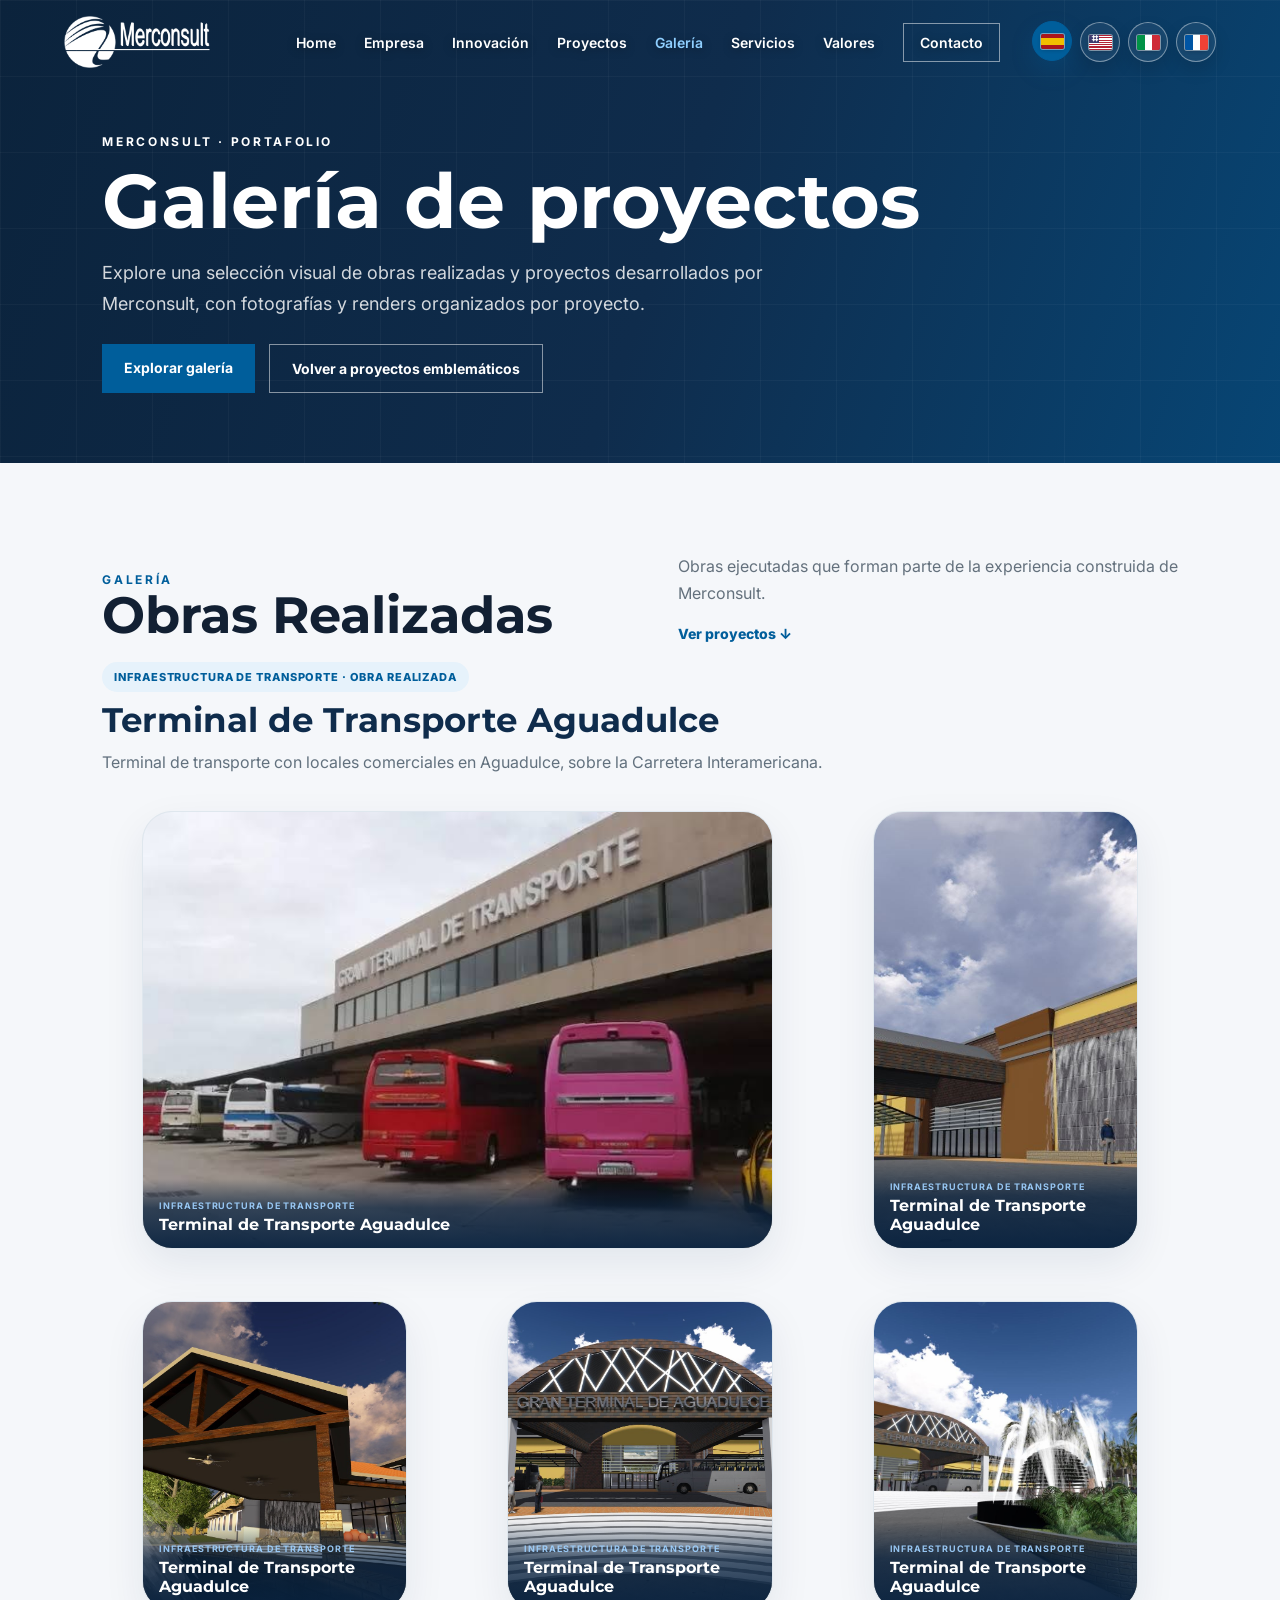
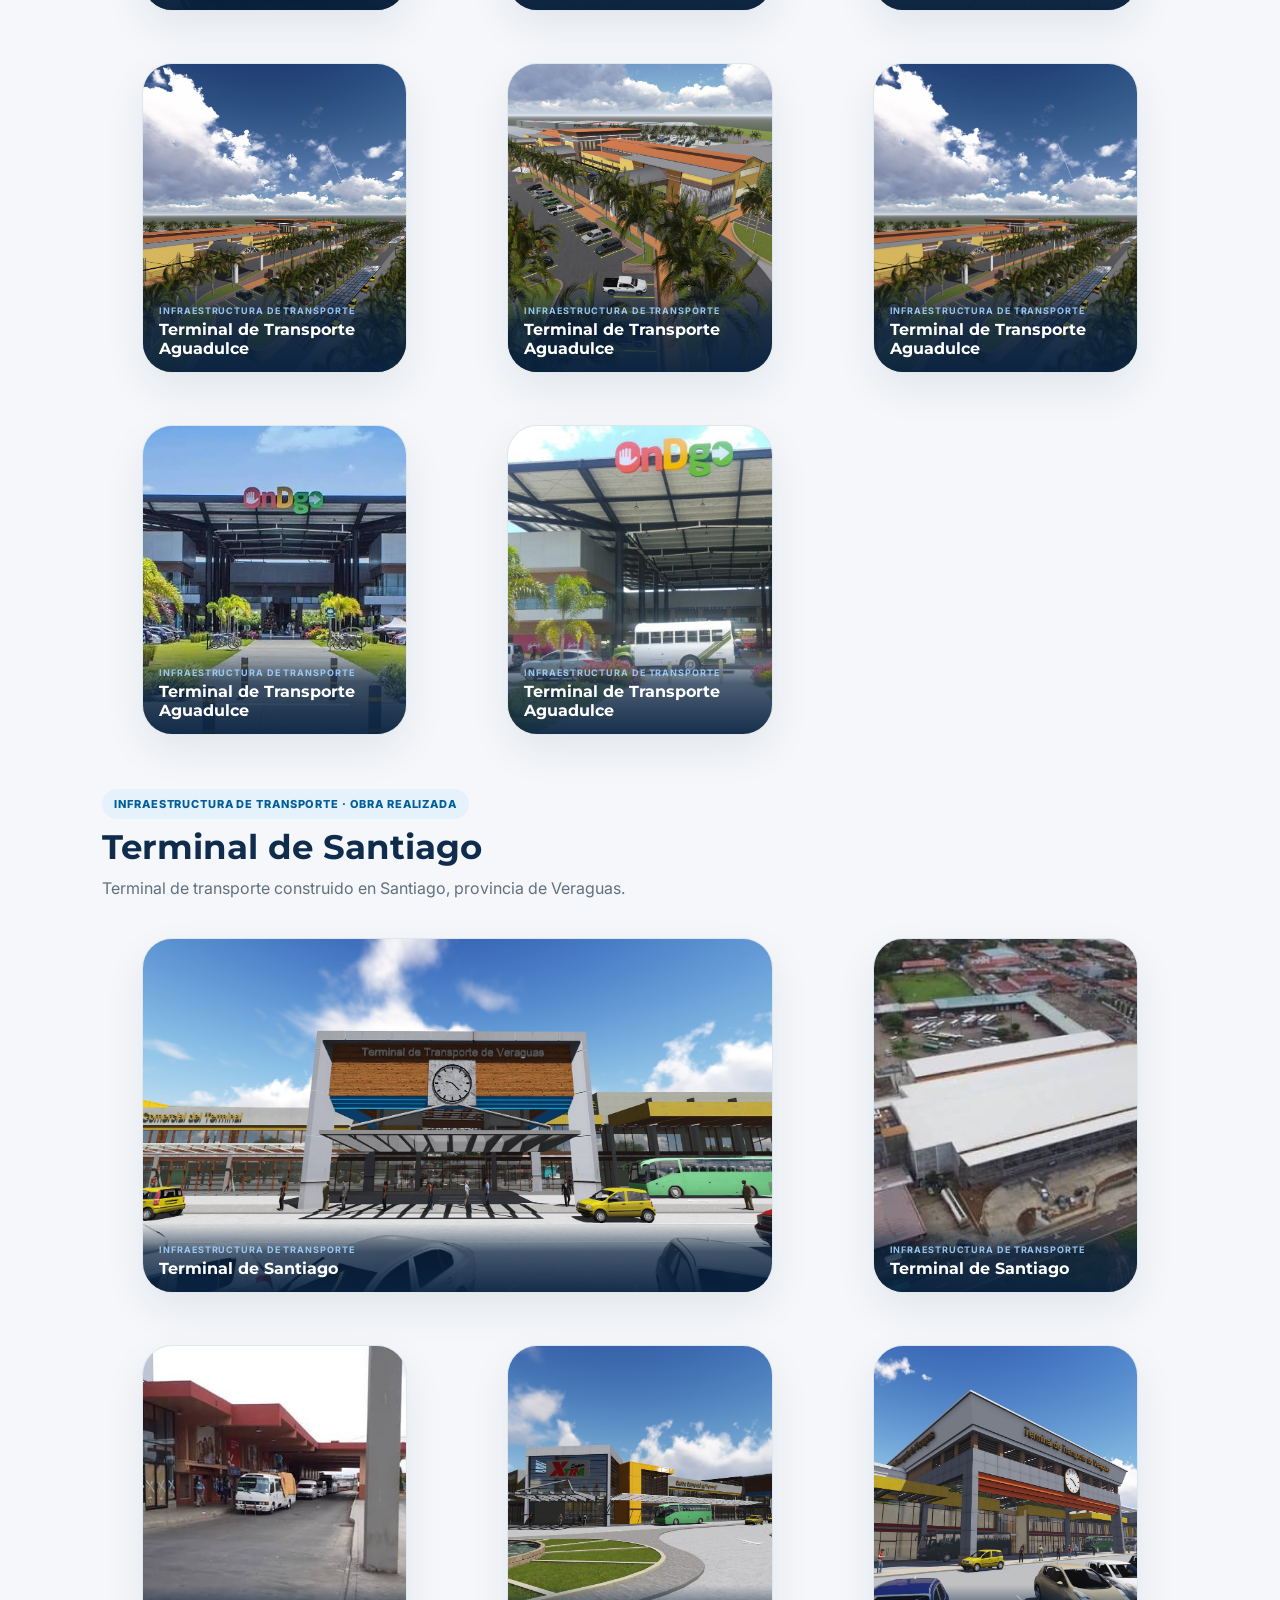
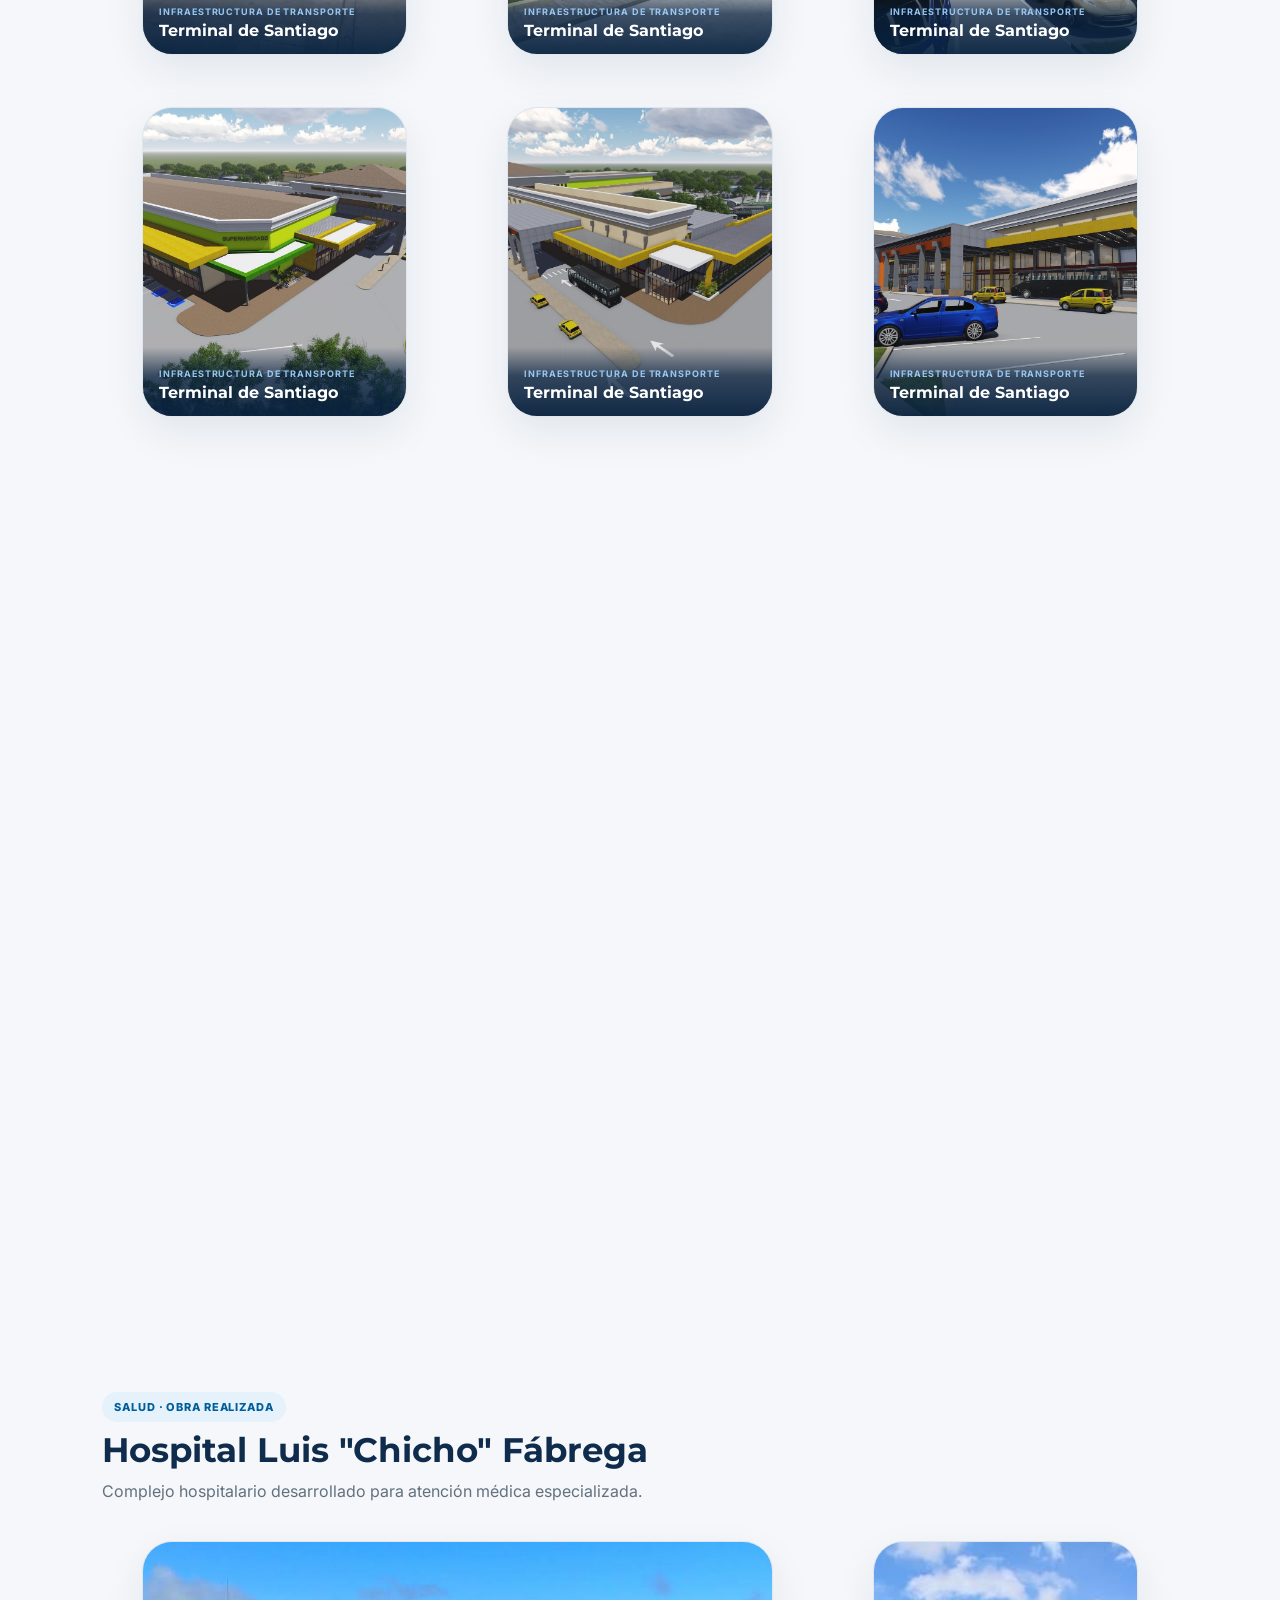
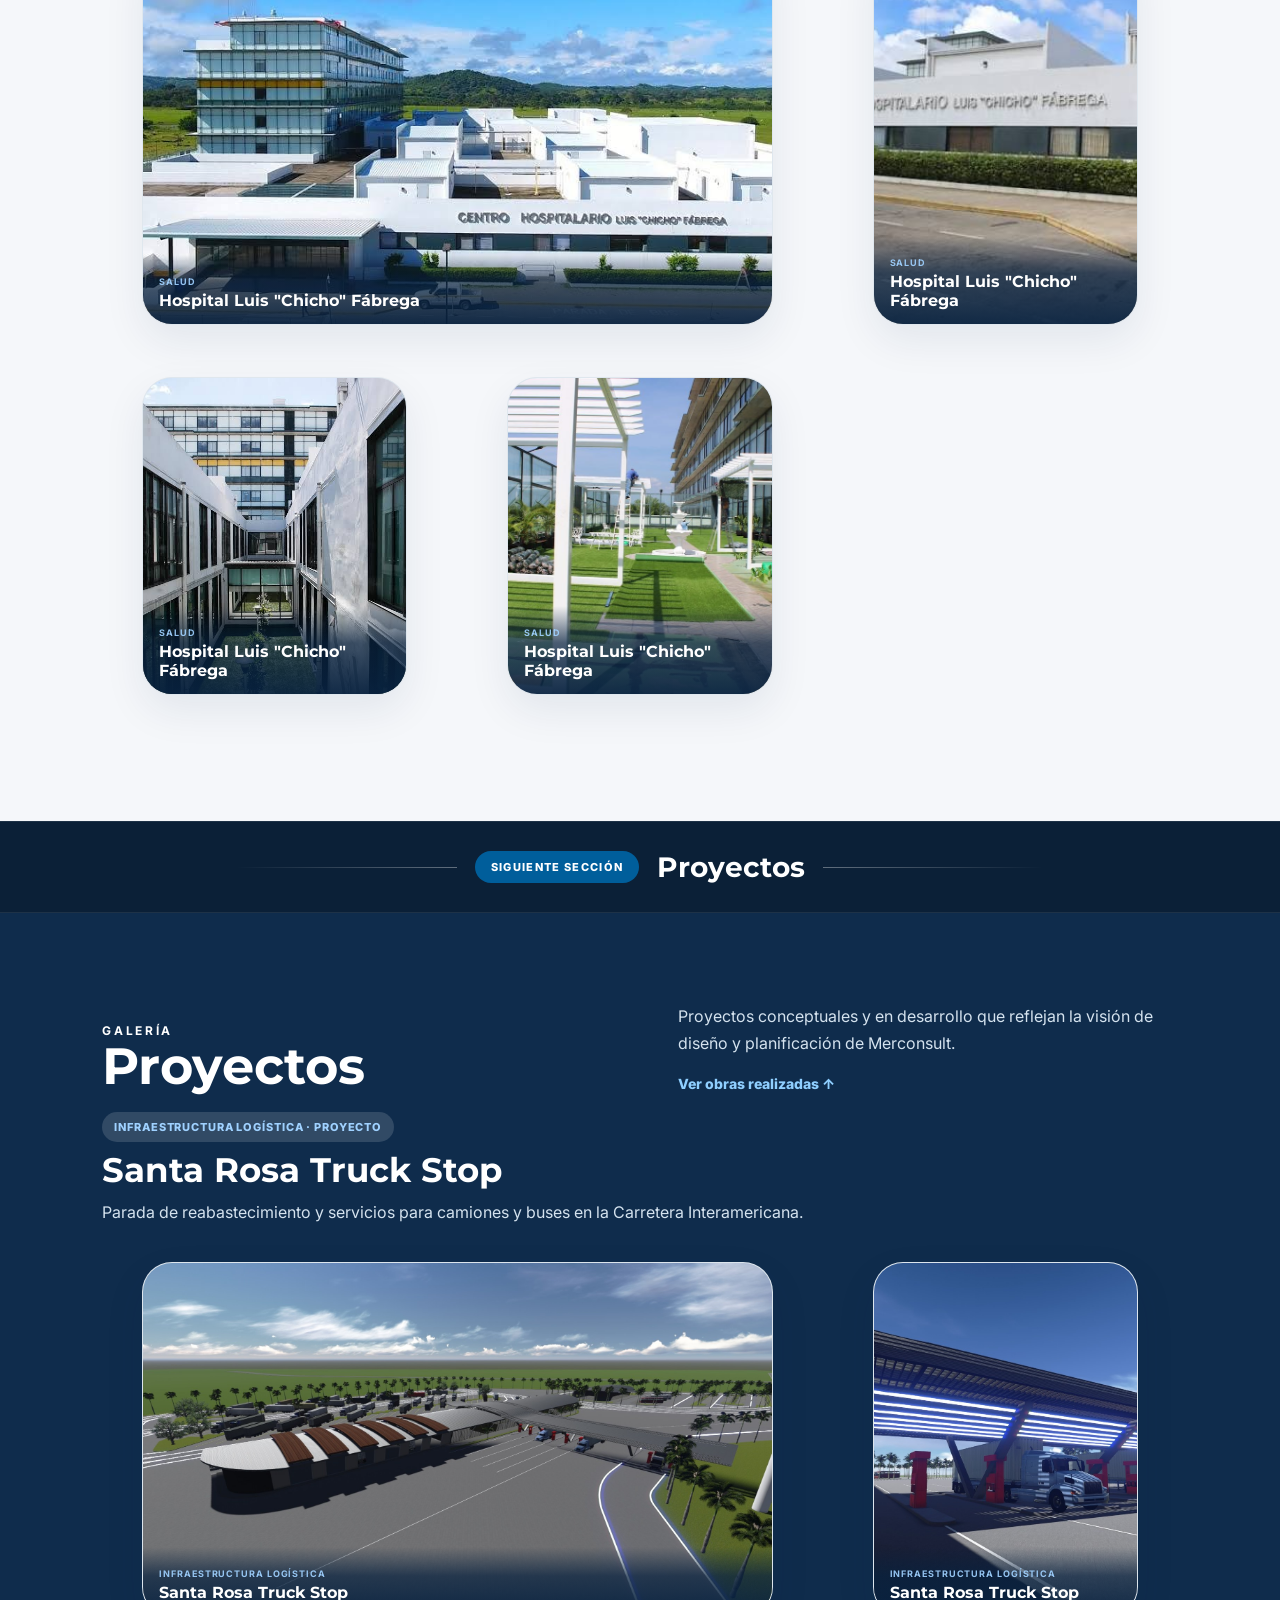
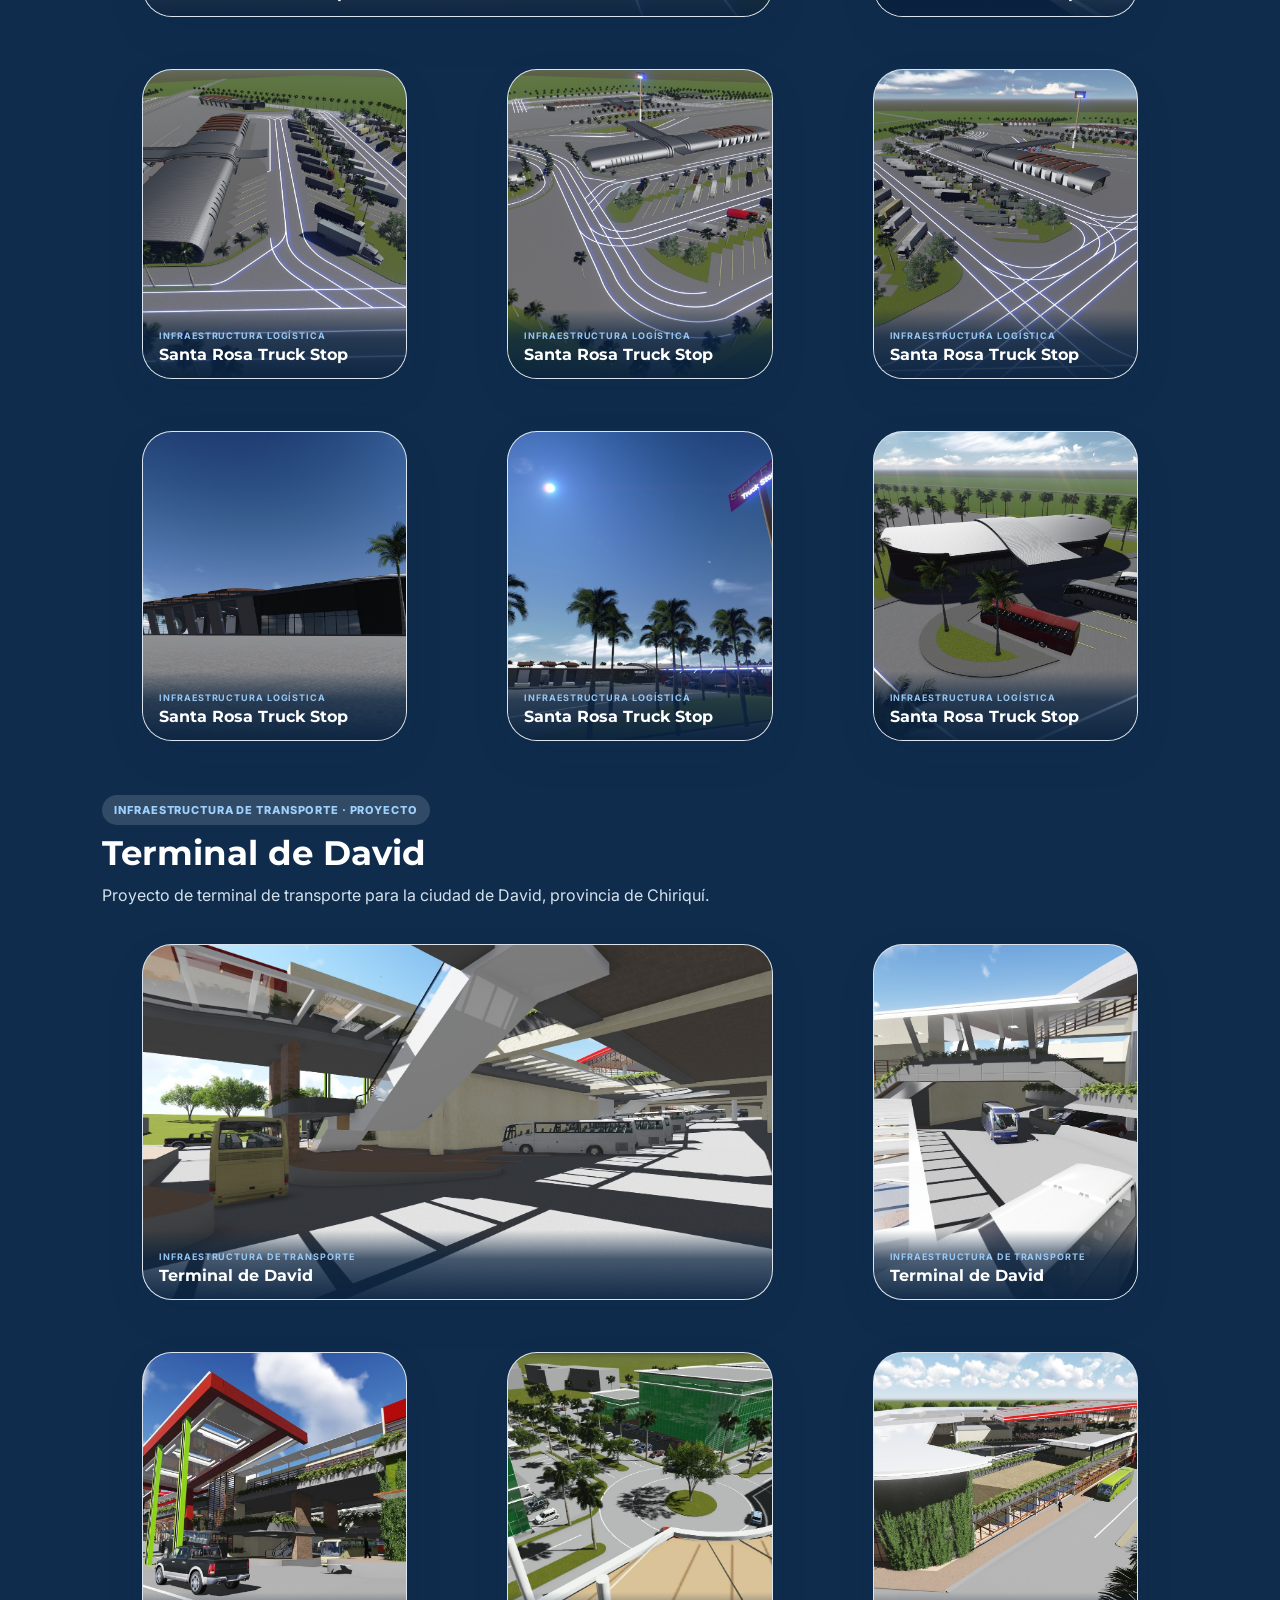
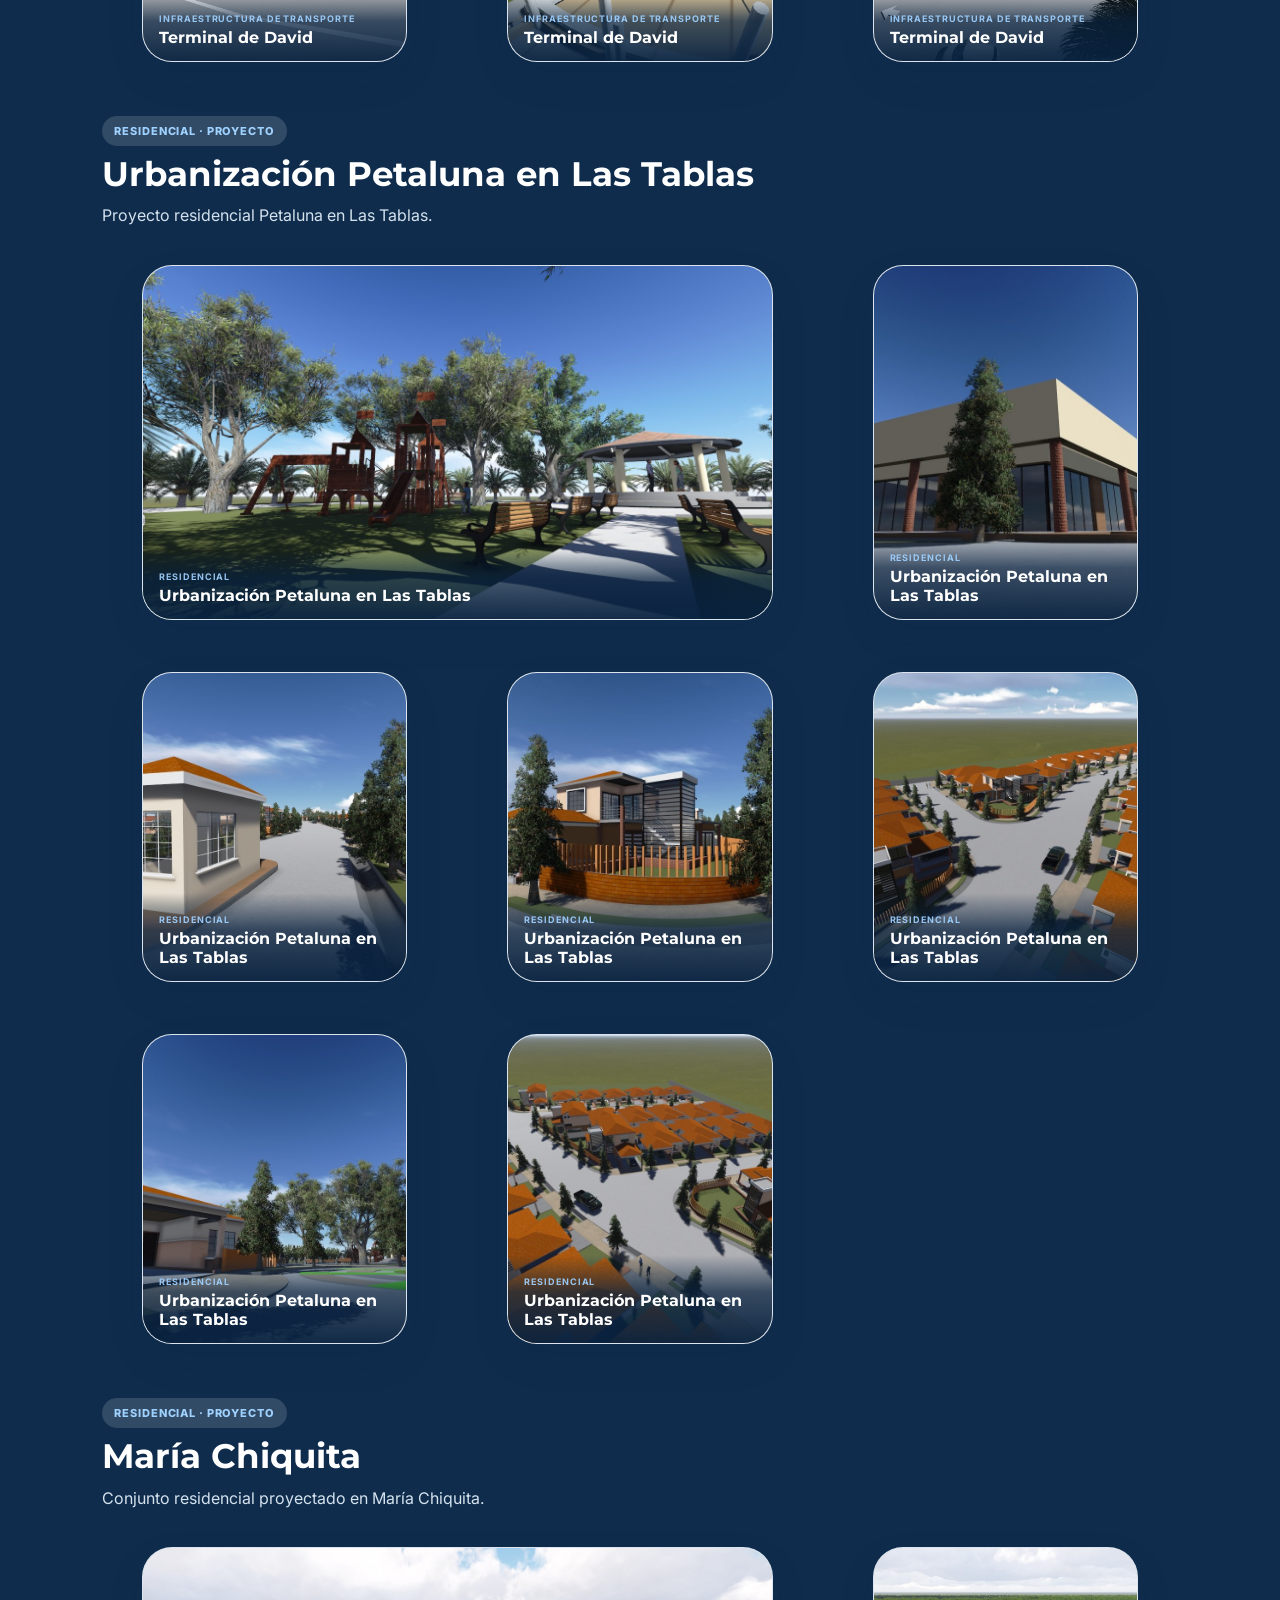
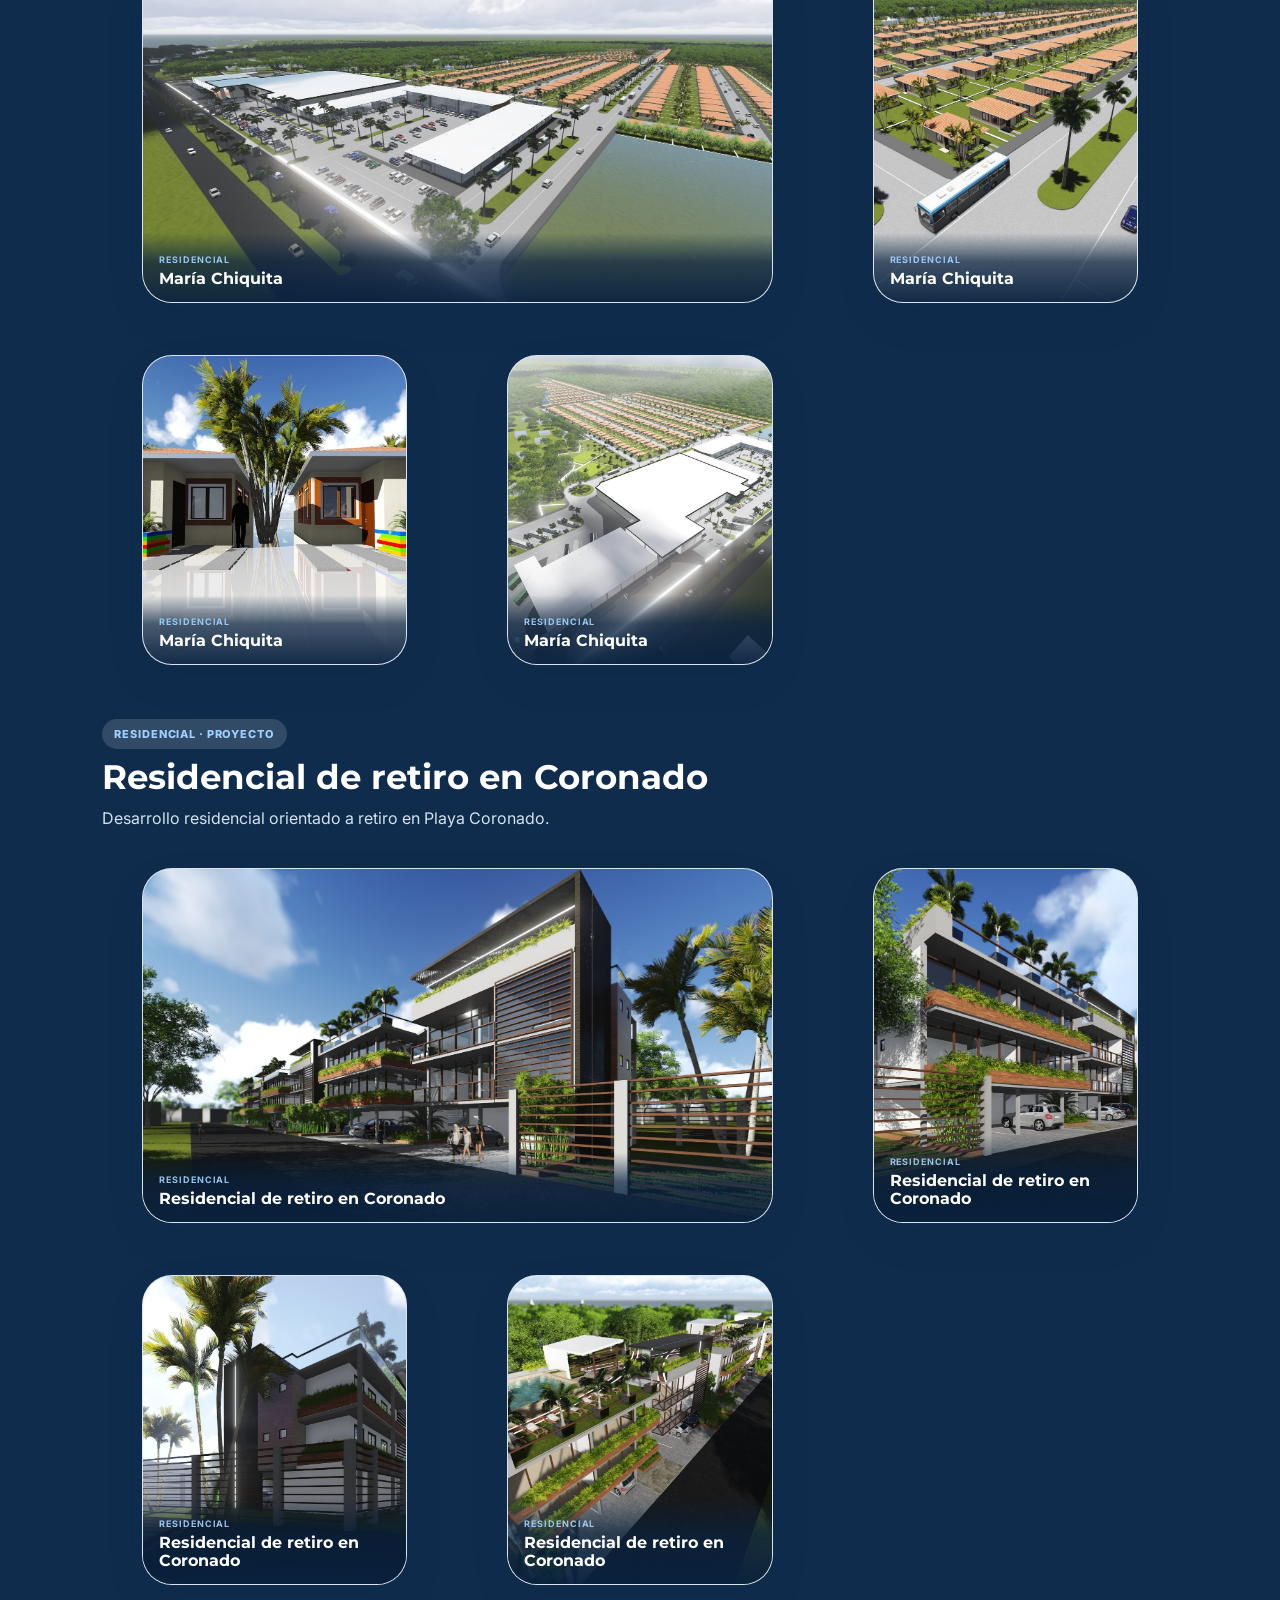
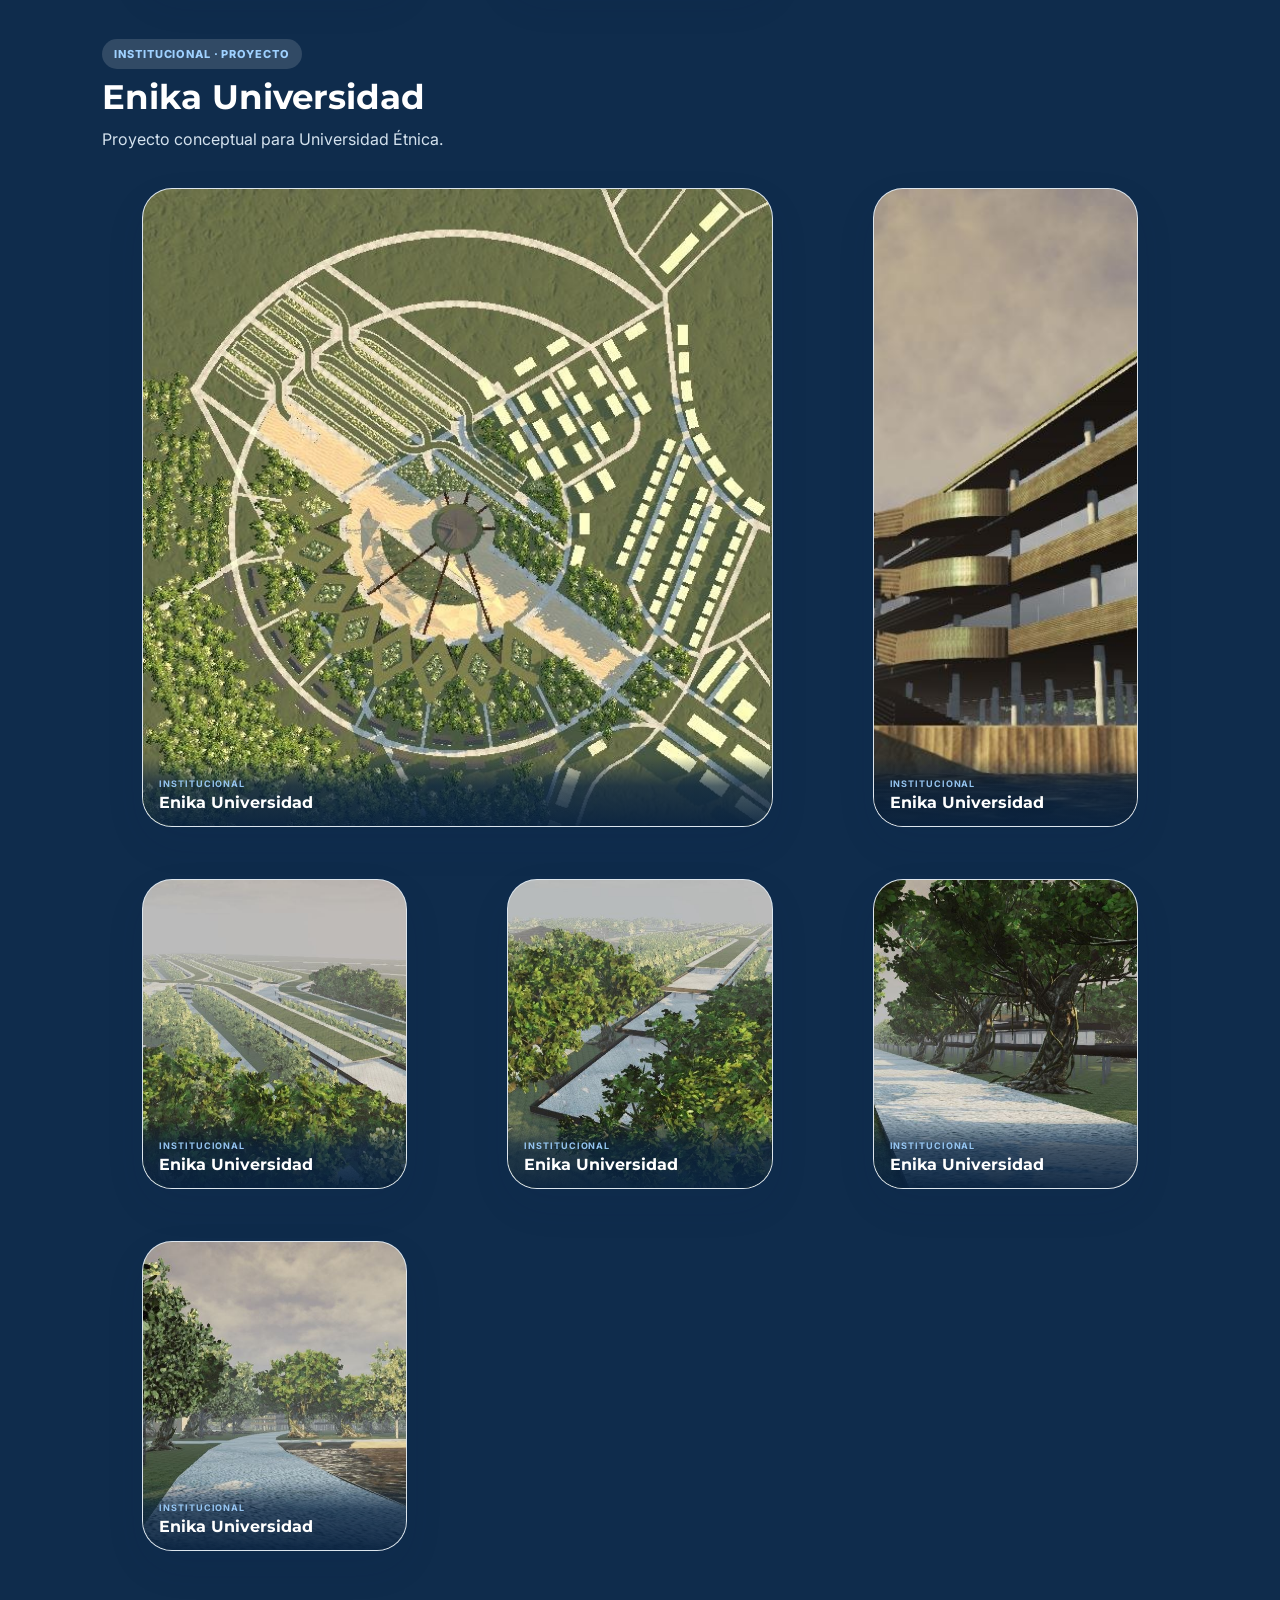
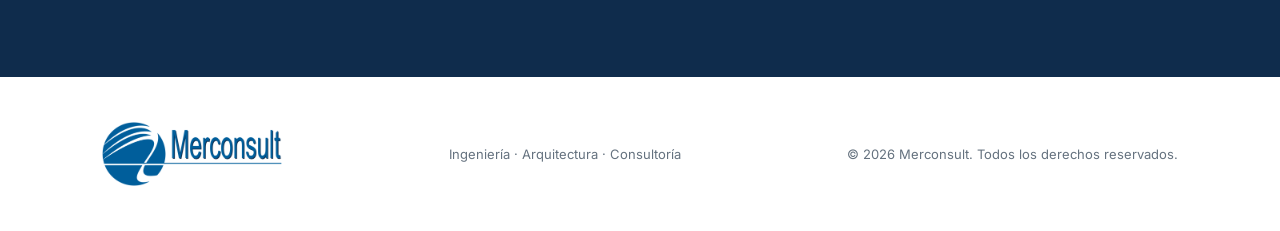
==== commit 49e4d8bc: "Actualizar Merconsult con videos optimizados" ====
--- a/galeria.html
+++ b/galeria.html
@@ -42,7 +42,6 @@
     <div><span class='kicker'>Galería</span><h2>Obras Realizadas</h2></div>
     <div class='section-head-side'><p>Obras ejecutadas que forman parte de la experiencia construida de Merconsult.</p><a class='portfolio-link' href='#proyectos-galeria'>Ver proyectos ↓</a></div>
   </div>
-  <div class='gallery-anchor-links reveal'><a href='#terminal-de-transporte-aguadulce'>Terminal de Transporte Aguadulce</a><a href='#terminal-de-santiago'>Terminal de Santiago</a><a href='#casa-de-coronado'>Casa de Coronado</a><a href='#hospital-luis-chicho-fabrega'>Hospital Luis "Chicho" Fábrega</a></div>
   <section class='project-gallery-group reveal' id='terminal-de-transporte-aguadulce'><div class='project-group-head'><span class='project-badge'>Infraestructura de transporte · Obra realizada</span><h3>Terminal de Transporte Aguadulce</h3><p>Terminal de transporte con locales comerciales en Aguadulce, sobre la Carretera Interamericana.</p></div><div class='gallery-grid reveal'><figure class='gallery-card wide' tabindex='0' role='button' aria-label='Abrir imagen en tamaño completo'><img src='img/gallery_projects_real/terminal-de-transporte-aguadulce/01.jpg' alt='Terminal de Transporte Aguadulce' loading='lazy'><figcaption><span>Infraestructura de transporte</span><h3>Terminal de Transporte Aguadulce</h3><p>Terminal de transporte con locales comerciales en Aguadulce, sobre la Carretera Interamericana. · Vista 1 de 10 · Imagen 1 de 10</p></figcaption></figure><figure class='gallery-card' tabindex='0' role='button' aria-label='Abrir imagen en tamaño completo'><img src='img/gallery_projects_real/terminal-de-transporte-aguadulce/02.jpg' alt='Terminal de Transporte Aguadulce' loading='lazy'><figcaption><span>Infraestructura de transporte</span><h3>Terminal de Transporte Aguadulce</h3><p>Terminal de transporte con locales comerciales en Aguadulce, sobre la Carretera Interamericana. · Vista 2 de 10 · Imagen 2 de 10</p></figcaption></figure><figure class='gallery-card' tabindex='0' role='button' aria-label='Abrir imagen en tamaño completo'><img src='img/gallery_projects_real/terminal-de-transporte-aguadulce/03.jpg' alt='Terminal de Transporte Aguadulce' loading='lazy'><figcaption><span>Infraestructura de transporte</span><h3>Terminal de Transporte Aguadulce</h3><p>Terminal de transporte con locales comerciales en Aguadulce, sobre la Carretera Interamericana. · Vista 3 de 10 · Imagen 3 de 10</p></figcaption></figure><figure class='gallery-card' tabindex='0' role='button' aria-label='Abrir imagen en tamaño completo'><img src='img/gallery_projects_real/terminal-de-transporte-aguadulce/04.jpg' alt='Terminal de Transporte Aguadulce' loading='lazy'><figcaption><span>Infraestructura de transporte</span><h3>Terminal de Transporte Aguadulce</h3><p>Terminal de transporte con locales comerciales en Aguadulce, sobre la Carretera Interamericana. · Vista 4 de 10 · Imagen 4 de 10</p></figcaption></figure><figure class='gallery-card' tabindex='0' role='button' aria-label='Abrir imagen en tamaño completo'><img src='img/gallery_projects_real/terminal-de-transporte-aguadulce/05.jpg' alt='Terminal de Transporte Aguadulce' loading='lazy'><figcaption><span>Infraestructura de transporte</span><h3>Terminal de Transporte Aguadulce</h3><p>Terminal de transporte con locales comerciales en Aguadulce, sobre la Carretera Interamericana. · Vista 5 de 10 · Imagen 5 de 10</p></figcaption></figure><figure class='gallery-card' tabindex='0' role='button' aria-label='Abrir imagen en tamaño completo'><img src='img/gallery_projects_real/terminal-de-transporte-aguadulce/06.jpg' alt='Terminal de Transporte Aguadulce' loading='lazy'><figcaption><span>Infraestructura de transporte</span><h3>Terminal de Transporte Aguadulce</h3><p>Terminal de transporte con locales comerciales en Aguadulce, sobre la Carretera Interamericana. · Vista 6 de 10 · Imagen 6 de 10</p></figcaption></figure><figure class='gallery-card' tabindex='0' role='button' aria-label='Abrir imagen en tamaño completo'><img src='img/gallery_projects_real/terminal-de-transporte-aguadulce/07.jpg' alt='Terminal de Transporte Aguadulce' loading='lazy'><figcaption><span>Infraestructura de transporte</span><h3>Terminal de Transporte Aguadulce</h3><p>Terminal de transporte con locales comerciales en Aguadulce, sobre la Carretera Interamericana. · Vista 7 de 10 · Imagen 7 de 10</p></figcaption></figure><figure class='gallery-card' tabindex='0' role='button' aria-label='Abrir imagen en tamaño completo'><img src='img/gallery_projects_real/terminal-de-transporte-aguadulce/08.jpg' alt='Terminal de Transporte Aguadulce' loading='lazy'><figcaption><span>Infraestructura de transporte</span><h3>Terminal de Transporte Aguadulce</h3><p>Terminal de transporte con locales comerciales en Aguadulce, sobre la Carretera Interamericana. · Vista 8 de 10 · Imagen 8 de 10</p></figcaption></figure><figure class='gallery-card' tabindex='0' role='button' aria-label='Abrir imagen en tamaño completo'><img src='img/gallery_projects_real/terminal-de-transporte-aguadulce/09.jpg' alt='Terminal de Transporte Aguadulce' loading='lazy'><figcaption><span>Infraestructura de transporte</span><h3>Terminal de Transporte Aguadulce</h3><p>Terminal de transporte con locales comerciales en Aguadulce, sobre la Carretera Interamericana. · Vista 9 de 10 · Imagen 9 de 10</p></figcaption></figure><figure class='gallery-card' tabindex='0' role='button' aria-label='Abrir imagen en tamaño completo'><img src='img/gallery_projects_real/terminal-de-transporte-aguadulce/10.jpg' alt='Terminal de Transporte Aguadulce' loading='lazy'><figcaption><span>Infraestructura de transporte</span><h3>Terminal de Transporte Aguadulce</h3><p>Terminal de transporte con locales comerciales en Aguadulce, sobre la Carretera Interamericana. · Vista 10 de 10 · Imagen 10 de 10</p></figcaption></figure></div></section><section class='project-gallery-group reveal' id='terminal-de-santiago'><div class='project-group-head'><span class='project-badge'>Infraestructura de transporte · Obra realizada</span><h3>Terminal de Santiago</h3><p>Terminal de transporte construido en Santiago, provincia de Veraguas.</p></div><div class='gallery-grid reveal'><figure class='gallery-card wide' tabindex='0' role='button' aria-label='Abrir imagen en tamaño completo'><img src='img/gallery_projects_real/terminal-de-santiago/01.jpg' alt='Terminal de Santiago' loading='lazy'><figcaption><span>Infraestructura de transporte</span><h3>Terminal de Santiago</h3><p>Terminal de transporte construido en Santiago, provincia de Veraguas. · Vista 1 de 8 · Imagen 1 de 8</p></figcaption></figure><figure class='gallery-card' tabindex='0' role='button' aria-label='Abrir imagen en tamaño completo'><img src='img/gallery_projects_real/terminal-de-santiago/02.jpg' alt='Terminal de Santiago' loading='lazy'><figcaption><span>Infraestructura de transporte</span><h3>Terminal de Santiago</h3><p>Terminal de transporte construido en Santiago, provincia de Veraguas. · Vista 2 de 8 · Imagen 2 de 8</p></figcaption></figure><figure class='gallery-card' tabindex='0' role='button' aria-label='Abrir imagen en tamaño completo'><img src='img/gallery_projects_real/terminal-de-santiago/03.jpg' alt='Terminal de Santiago' loading='lazy'><figcaption><span>Infraestructura de transporte</span><h3>Terminal de Santiago</h3><p>Terminal de transporte construido en Santiago, provincia de Veraguas. · Vista 3 de 8 · Imagen 3 de 8</p></figcaption></figure><figure class='gallery-card' tabindex='0' role='button' aria-label='Abrir imagen en tamaño completo'><img src='img/gallery_projects_real/terminal-de-santiago/04.jpg' alt='Terminal de Santiago' loading='lazy'><figcaption><span>Infraestructura de transporte</span><h3>Terminal de Santiago</h3><p>Terminal de transporte construido en Santiago, provincia de Veraguas. · Vista 4 de 8 · Imagen 4 de 8</p></figcaption></figure><figure class='gallery-card' tabindex='0' role='button' aria-label='Abrir imagen en tamaño completo'><img src='img/gallery_projects_real/terminal-de-santiago/05.jpg' alt='Terminal de Santiago' loading='lazy'><figcaption><span>Infraestructura de transporte</span><h3>Terminal de Santiago</h3><p>Terminal de transporte construido en Santiago, provincia de Veraguas. · Vista 5 de 8 · Imagen 5 de 8</p></figcaption></figure><figure class='gallery-card' tabindex='0' role='button' aria-label='Abrir imagen en tamaño completo'><img src='img/gallery_projects_real/terminal-de-santiago/06.jpg' alt='Terminal de Santiago' loading='lazy'><figcaption><span>Infraestructura de transporte</span><h3>Terminal de Santiago</h3><p>Terminal de transporte construido en Santiago, provincia de Veraguas. · Vista 6 de 8 · Imagen 6 de 8</p></figcaption></figure><figure class='gallery-card' tabindex='0' role='button' aria-label='Abrir imagen en tamaño completo'><img src='img/gallery_projects_real/terminal-de-santiago/07.jpg' alt='Terminal de Santiago' loading='lazy'><figcaption><span>Infraestructura de transporte</span><h3>Terminal de Santiago</h3><p>Terminal de transporte construido en Santiago, provincia de Veraguas. · Vista 7 de 8 · Imagen 7 de 8</p></figcaption></figure><figure class='gallery-card' tabindex='0' role='button' aria-label='Abrir imagen en tamaño completo'><img src='img/gallery_projects_real/terminal-de-santiago/08.jpg' alt='Terminal de Santiago' loading='lazy'><figcaption><span>Infraestructura de transporte</span><h3>Terminal de Santiago</h3><p>Terminal de transporte construido en Santiago, provincia de Veraguas. · Vista 8 de 8 · Imagen 8 de 8</p></figcaption></figure></div></section><section class='project-gallery-group reveal' id='casa-de-coronado'><div class='project-group-head'><span class='project-badge'>Residencial · Obra realizada</span><h3>Casa de Coronado</h3><p>Construcción residencial ejecutada en Coronado, Panamá.</p></div><div class='gallery-grid reveal'><figure class='gallery-card wide' tabindex='0' role='button' aria-label='Abrir imagen en tamaño completo'><img src='img/gallery_projects_real/casa-de-coronado/01.jpg' alt='Casa de Coronado' loading='lazy'><figcaption><span>Residencial</span><h3>Casa de Coronado</h3><p>Construcción residencial ejecutada en Coronado, Panamá. · Vista 1 de 3 · Imagen 1 de 3</p></figcaption></figure><figure class='gallery-card' tabindex='0' role='button' aria-label='Abrir imagen en tamaño completo'><img src='img/gallery_projects_real/casa-de-coronado/02.jpg' alt='Casa de Coronado' loading='lazy'><figcaption><span>Residencial</span><h3>Casa de Coronado</h3><p>Construcción residencial ejecutada en Coronado, Panamá. · Vista 2 de 3 · Imagen 2 de 3</p></figcaption></figure><figure class='gallery-card' tabindex='0' role='button' aria-label='Abrir imagen en tamaño completo'><img src='img/gallery_projects_real/casa-de-coronado/03.jpg' alt='Casa de Coronado' loading='lazy'><figcaption><span>Residencial</span><h3>Casa de Coronado</h3><p>Construcción residencial ejecutada en Coronado, Panamá. · Vista 3 de 3 · Imagen 3 de 3</p></figcaption></figure></div></section><section class='project-gallery-group reveal' id='hospital-luis-chicho-fabrega'><div class='project-group-head'><span class='project-badge'>Salud · Obra realizada</span><h3>Hospital Luis "Chicho" Fábrega</h3><p>Complejo hospitalario desarrollado para atención médica especializada.</p></div><div class='gallery-grid reveal'><figure class='gallery-card wide' tabindex='0' role='button' aria-label='Abrir imagen en tamaño completo'><img src='img/gallery_projects_real/hospital-luis-chicho-fabrega/01.jpg' alt='Hospital Luis "Chicho" Fábrega' loading='lazy'><figcaption><span>Salud</span><h3>Hospital Luis "Chicho" Fábrega</h3><p>Complejo hospitalario desarrollado para atención médica especializada. · Vista 1 de 4 · Imagen 1 de 4</p></figcaption></figure><figure class='gallery-card' tabindex='0' role='button' aria-label='Abrir imagen en tamaño completo'><img src='img/gallery_projects_real/hospital-luis-chicho-fabrega/02.jpg' alt='Hospital Luis "Chicho" Fábrega' loading='lazy'><figcaption><span>Salud</span><h3>Hospital Luis "Chicho" Fábrega</h3><p>Complejo hospitalario desarrollado para atención médica especializada. · Vista 2 de 4 · Imagen 2 de 4</p></figcaption></figure><figure class='gallery-card' tabindex='0' role='button' aria-label='Abrir imagen en tamaño completo'><img src='img/gallery_projects_real/hospital-luis-chicho-fabrega/03.jpg' alt='Hospital Luis "Chicho" Fábrega' loading='lazy'><figcaption><span>Salud</span><h3>Hospital Luis "Chicho" Fábrega</h3><p>Complejo hospitalario desarrollado para atención médica especializada. · Vista 3 de 4 · Imagen 3 de 4</p></figcaption></figure><figure class='gallery-card' tabindex='0' role='button' aria-label='Abrir imagen en tamaño completo'><img src='img/gallery_projects_real/hospital-luis-chicho-fabrega/04.jpg' alt='Hospital Luis "Chicho" Fábrega' loading='lazy'><figcaption><span>Salud</span><h3>Hospital Luis "Chicho" Fábrega</h3><p>Complejo hospitalario desarrollado para atención médica especializada. · Vista 4 de 4 · Imagen 4 de 4</p></figcaption></figure></div></section>
 </section>
 <div class='gallery-section-divider reveal' aria-label='Siguiente sección: Proyectos'><span>Siguiente sección</span><strong>Proyectos</strong></div>
@@ -51,7 +50,6 @@
     <div><span class='kicker'>Galería</span><h2>Proyectos</h2></div>
     <div class='section-head-side'><p>Proyectos conceptuales y en desarrollo que reflejan la visión de diseño y planificación de Merconsult.</p><a class='portfolio-link' href='#obras-realizadas'>Ver obras realizadas ↑</a></div>
   </div>
-  <div class='gallery-anchor-links reveal'><a href='#santa-rosa-truck-stop'>Santa Rosa Truck Stop</a><a href='#terminal-de-david'>Terminal de David</a><a href='#urbanizacion-ptaluna'>Urbanización Petaluna en Las Tablas</a><a href='#maria-chiquita'>María Chiquita</a><a href='#residencial-de-retiro-en-coronado'>Residencial de retiro en Coronado</a><a href='#enika-universidad'>Enika Universidad</a></div>
   <section class='project-gallery-group reveal' id='santa-rosa-truck-stop'><div class='project-group-head'><span class='project-badge'>Infraestructura logística · Proyecto</span><h3>Santa Rosa Truck Stop</h3><p>Parada de reabastecimiento y servicios para camiones y buses en la Carretera Interamericana.</p></div><div class='gallery-grid reveal'><figure class='gallery-card wide' tabindex='0' role='button' aria-label='Abrir imagen en tamaño completo'><img src='img/gallery_projects_real/santa-rosa-truck-stop/01.jpg' alt='Santa Rosa Truck Stop' loading='lazy'><figcaption><span>Infraestructura logística</span><h3>Santa Rosa Truck Stop</h3><p>Parada de reabastecimiento y servicios para camiones y buses en la Carretera Interamericana. · Vista 1 de 8 · Imagen 1 de 8</p></figcaption></figure><figure class='gallery-card' tabindex='0' role='button' aria-label='Abrir imagen en tamaño completo'><img src='img/gallery_projects_real/santa-rosa-truck-stop/02.jpg' alt='Santa Rosa Truck Stop' loading='lazy'><figcaption><span>Infraestructura logística</span><h3>Santa Rosa Truck Stop</h3><p>Parada de reabastecimiento y servicios para camiones y buses en la Carretera Interamericana. · Vista 2 de 8 · Imagen 2 de 8</p></figcaption></figure><figure class='gallery-card' tabindex='0' role='button' aria-label='Abrir imagen en tamaño completo'><img src='img/gallery_projects_real/santa-rosa-truck-stop/03.jpg' alt='Santa Rosa Truck Stop' loading='lazy'><figcaption><span>Infraestructura logística</span><h3>Santa Rosa Truck Stop</h3><p>Parada de reabastecimiento y servicios para camiones y buses en la Carretera Interamericana. · Vista 3 de 8 · Imagen 3 de 8</p></figcaption></figure><figure class='gallery-card' tabindex='0' role='button' aria-label='Abrir imagen en tamaño completo'><img src='img/gallery_projects_real/santa-rosa-truck-stop/04.jpg' alt='Santa Rosa Truck Stop' loading='lazy'><figcaption><span>Infraestructura logística</span><h3>Santa Rosa Truck Stop</h3><p>Parada de reabastecimiento y servicios para camiones y buses en la Carretera Interamericana. · Vista 4 de 8 · Imagen 4 de 8</p></figcaption></figure><figure class='gallery-card' tabindex='0' role='button' aria-label='Abrir imagen en tamaño completo'><img src='img/gallery_projects_real/santa-rosa-truck-stop/05.jpg' alt='Santa Rosa Truck Stop' loading='lazy'><figcaption><span>Infraestructura logística</span><h3>Santa Rosa Truck Stop</h3><p>Parada de reabastecimiento y servicios para camiones y buses en la Carretera Interamericana. · Vista 5 de 8 · Imagen 5 de 8</p></figcaption></figure><figure class='gallery-card' tabindex='0' role='button' aria-label='Abrir imagen en tamaño completo'><img src='img/gallery_projects_real/santa-rosa-truck-stop/06.jpg' alt='Santa Rosa Truck Stop' loading='lazy'><figcaption><span>Infraestructura logística</span><h3>Santa Rosa Truck Stop</h3><p>Parada de reabastecimiento y servicios para camiones y buses en la Carretera Interamericana. · Vista 6 de 8 · Imagen 6 de 8</p></figcaption></figure><figure class='gallery-card' tabindex='0' role='button' aria-label='Abrir imagen en tamaño completo'><img src='img/gallery_projects_real/santa-rosa-truck-stop/07.jpg' alt='Santa Rosa Truck Stop' loading='lazy'><figcaption><span>Infraestructura logística</span><h3>Santa Rosa Truck Stop</h3><p>Parada de reabastecimiento y servicios para camiones y buses en la Carretera Interamericana. · Vista 7 de 8 · Imagen 7 de 8</p></figcaption></figure><figure class='gallery-card' tabindex='0' role='button' aria-label='Abrir imagen en tamaño completo'><img src='img/gallery_projects_real/santa-rosa-truck-stop/08.jpg' alt='Santa Rosa Truck Stop' loading='lazy'><figcaption><span>Infraestructura logística</span><h3>Santa Rosa Truck Stop</h3><p>Parada de reabastecimiento y servicios para camiones y buses en la Carretera Interamericana. · Vista 8 de 8 · Imagen 8 de 8</p></figcaption></figure></div></section><section class='project-gallery-group reveal' id='terminal-de-david'><div class='project-group-head'><span class='project-badge'>Infraestructura de transporte · Proyecto</span><h3>Terminal de David</h3><p>Proyecto de terminal de transporte para la ciudad de David, provincia de Chiriquí.</p></div><div class='gallery-grid reveal'><figure class='gallery-card wide' tabindex='0' role='button' aria-label='Abrir imagen en tamaño completo'><img src='img/gallery_projects_real/terminal-de-david/01.jpg' alt='Terminal de David' loading='lazy'><figcaption><span>Infraestructura de transporte</span><h3>Terminal de David</h3><p>Proyecto de terminal de transporte para la ciudad de David, provincia de Chiriquí. · Vista 1 de 5 · Imagen 1 de 5</p></figcaption></figure><figure class='gallery-card' tabindex='0' role='button' aria-label='Abrir imagen en tamaño completo'><img src='img/gallery_projects_real/terminal-de-david/02.jpg' alt='Terminal de David' loading='lazy'><figcaption><span>Infraestructura de transporte</span><h3>Terminal de David</h3><p>Proyecto de terminal de transporte para la ciudad de David, provincia de Chiriquí. · Vista 2 de 5 · Imagen 2 de 5</p></figcaption></figure><figure class='gallery-card' tabindex='0' role='button' aria-label='Abrir imagen en tamaño completo'><img src='img/gallery_projects_real/terminal-de-david/03.jpg' alt='Terminal de David' loading='lazy'><figcaption><span>Infraestructura de transporte</span><h3>Terminal de David</h3><p>Proyecto de terminal de transporte para la ciudad de David, provincia de Chiriquí. · Vista 3 de 5 · Imagen 3 de 5</p></figcaption></figure><figure class='gallery-card' tabindex='0' role='button' aria-label='Abrir imagen en tamaño completo'><img src='img/gallery_projects_real/terminal-de-david/04.jpg' alt='Terminal de David' loading='lazy'><figcaption><span>Infraestructura de transporte</span><h3>Terminal de David</h3><p>Proyecto de terminal de transporte para la ciudad de David, provincia de Chiriquí. · Vista 4 de 5 · Imagen 4 de 5</p></figcaption></figure><figure class='gallery-card' tabindex='0' role='button' aria-label='Abrir imagen en tamaño completo'><img src='img/gallery_projects_real/terminal-de-david/05.jpg' alt='Terminal de David' loading='lazy'><figcaption><span>Infraestructura de transporte</span><h3>Terminal de David</h3><p>Proyecto de terminal de transporte para la ciudad de David, provincia de Chiriquí. · Vista 5 de 5 · Imagen 5 de 5</p></figcaption></figure></div></section><section class='project-gallery-group reveal' id='urbanizacion-ptaluna'><div class='project-group-head'><span class='project-badge'>Residencial · Proyecto</span><h3>Urbanización Petaluna en Las Tablas</h3><p>Proyecto residencial Petaluna en Las Tablas.</p></div><div class='gallery-grid reveal'><figure class='gallery-card wide' tabindex='0' role='button' aria-label='Abrir imagen en tamaño completo'><img src='img/gallery_projects_real/urbanizacion-ptaluna/01.jpg' alt='Urbanización Petaluna en Las Tablas' loading='lazy'><figcaption><span>Residencial</span><h3>Urbanización Petaluna en Las Tablas</h3><p>Proyecto residencial Petaluna en Las Tablas. · Vista 1 de 7 · Imagen 1 de 7</p></figcaption></figure><figure class='gallery-card' tabindex='0' role='button' aria-label='Abrir imagen en tamaño completo'><img src='img/gallery_projects_real/urbanizacion-ptaluna/02.jpg' alt='Urbanización Petaluna en Las Tablas' loading='lazy'><figcaption><span>Residencial</span><h3>Urbanización Petaluna en Las Tablas</h3><p>Proyecto residencial Petaluna en Las Tablas. · Vista 2 de 7 · Imagen 2 de 7</p></figcaption></figure><figure class='gallery-card' tabindex='0' role='button' aria-label='Abrir imagen en tamaño completo'><img src='img/gallery_projects_real/urbanizacion-ptaluna/03.jpg' alt='Urbanización Petaluna en Las Tablas' loading='lazy'><figcaption><span>Residencial</span><h3>Urbanización Petaluna en Las Tablas</h3><p>Proyecto residencial Petaluna en Las Tablas. · Vista 3 de 7 · Imagen 3 de 7</p></figcaption></figure><figure class='gallery-card' tabindex='0' role='button' aria-label='Abrir imagen en tamaño completo'><img src='img/gallery_projects_real/urbanizacion-ptaluna/04.jpg' alt='Urbanización Petaluna en Las Tablas' loading='lazy'><figcaption><span>Residencial</span><h3>Urbanización Petaluna en Las Tablas</h3><p>Proyecto residencial Petaluna en Las Tablas. · Vista 4 de 7 · Imagen 4 de 7</p></figcaption></figure><figure class='gallery-card' tabindex='0' role='button' aria-label='Abrir imagen en tamaño completo'><img src='img/gallery_projects_real/urbanizacion-ptaluna/05.jpg' alt='Urbanización Petaluna en Las Tablas' loading='lazy'><figcaption><span>Residencial</span><h3>Urbanización Petaluna en Las Tablas</h3><p>Proyecto residencial Petaluna en Las Tablas. · Vista 5 de 7 · Imagen 5 de 7</p></figcaption></figure><figure class='gallery-card' tabindex='0' role='button' aria-label='Abrir imagen en tamaño completo'><img src='img/gallery_projects_real/urbanizacion-ptaluna/06.jpg' alt='Urbanización Petaluna en Las Tablas' loading='lazy'><figcaption><span>Residencial</span><h3>Urbanización Petaluna en Las Tablas</h3><p>Proyecto residencial Petaluna en Las Tablas. · Vista 6 de 7 · Imagen 6 de 7</p></figcaption></figure><figure class='gallery-card' tabindex='0' role='button' aria-label='Abrir imagen en tamaño completo'><img src='img/gallery_projects_real/urbanizacion-ptaluna/07.jpg' alt='Urbanización Petaluna en Las Tablas' loading='lazy'><figcaption><span>Residencial</span><h3>Urbanización Petaluna en Las Tablas</h3><p>Proyecto residencial Petaluna en Las Tablas. · Vista 7 de 7 · Imagen 7 de 7</p></figcaption></figure></div></section><section class='project-gallery-group reveal' id='maria-chiquita'><div class='project-group-head'><span class='project-badge'>Residencial · Proyecto</span><h3>María Chiquita</h3><p>Conjunto residencial proyectado en María Chiquita.</p></div><div class='gallery-grid reveal'><figure class='gallery-card wide' tabindex='0' role='button' aria-label='Abrir imagen en tamaño completo'><img src='img/gallery_projects_real/maria-chiquita/01.jpg' alt='María Chiquita' loading='lazy'><figcaption><span>Residencial</span><h3>María Chiquita</h3><p>Conjunto residencial proyectado en María Chiquita. · Vista 1 de 4 · Imagen 1 de 4</p></figcaption></figure><figure class='gallery-card' tabindex='0' role='button' aria-label='Abrir imagen en tamaño completo'><img src='img/gallery_projects_real/maria-chiquita/02.jpg' alt='María Chiquita' loading='lazy'><figcaption><span>Residencial</span><h3>María Chiquita</h3><p>Conjunto residencial proyectado en María Chiquita. · Vista 2 de 4 · Imagen 2 de 4</p></figcaption></figure><figure class='gallery-card' tabindex='0' role='button' aria-label='Abrir imagen en tamaño completo'><img src='img/gallery_projects_real/maria-chiquita/03.jpg' alt='María Chiquita' loading='lazy'><figcaption><span>Residencial</span><h3>María Chiquita</h3><p>Conjunto residencial proyectado en María Chiquita. · Vista 3 de 4 · Imagen 3 de 4</p></figcaption></figure><figure class='gallery-card' tabindex='0' role='button' aria-label='Abrir imagen en tamaño completo'><img src='img/gallery_projects_real/maria-chiquita/04.jpg' alt='María Chiquita' loading='lazy'><figcaption><span>Residencial</span><h3>María Chiquita</h3><p>Conjunto residencial proyectado en María Chiquita. · Vista 4 de 4 · Imagen 4 de 4</p></figcaption></figure></div></section><section class='project-gallery-group reveal' id='residencial-de-retiro-en-coronado'><div class='project-group-head'><span class='project-badge'>Residencial · Proyecto</span><h3>Residencial de retiro en Coronado</h3><p>Desarrollo residencial orientado a retiro en Playa Coronado.</p></div><div class='gallery-grid reveal'><figure class='gallery-card wide' tabindex='0' role='button' aria-label='Abrir imagen en tamaño completo'><img src='img/gallery_projects_real/residencial-de-retiro-en-coronado/01.jpg' alt='Residencial de retiro en Coronado' loading='lazy'><figcaption><span>Residencial</span><h3>Residencial de retiro en Coronado</h3><p>Desarrollo residencial orientado a retiro en Playa Coronado. · Vista 1 de 4 · Imagen 1 de 4</p></figcaption></figure><figure class='gallery-card' tabindex='0' role='button' aria-label='Abrir imagen en tamaño completo'><img src='img/gallery_projects_real/residencial-de-retiro-en-coronado/02.jpg' alt='Residencial de retiro en Coronado' loading='lazy'><figcaption><span>Residencial</span><h3>Residencial de retiro en Coronado</h3><p>Desarrollo residencial orientado a retiro en Playa Coronado. · Vista 2 de 4 · Imagen 2 de 4</p></figcaption></figure><figure class='gallery-card' tabindex='0' role='button' aria-label='Abrir imagen en tamaño completo'><img src='img/gallery_projects_real/residencial-de-retiro-en-coronado/03.jpg' alt='Residencial de retiro en Coronado' loading='lazy'><figcaption><span>Residencial</span><h3>Residencial de retiro en Coronado</h3><p>Desarrollo residencial orientado a retiro en Playa Coronado. · Vista 3 de 4 · Imagen 3 de 4</p></figcaption></figure><figure class='gallery-card' tabindex='0' role='button' aria-label='Abrir imagen en tamaño completo'><img src='img/gallery_projects_real/residencial-de-retiro-en-coronado/04.jpg' alt='Residencial de retiro en Coronado' loading='lazy'><figcaption><span>Residencial</span><h3>Residencial de retiro en Coronado</h3><p>Desarrollo residencial orientado a retiro en Playa Coronado. · Vista 4 de 4 · Imagen 4 de 4</p></figcaption></figure></div></section><section class='project-gallery-group reveal' id='enika-universidad'><div class='project-group-head'><span class='project-badge'>Institucional · Proyecto</span><h3>Enika Universidad</h3><p>Proyecto conceptual para Universidad Étnica.</p></div><div class='gallery-grid reveal'><figure class='gallery-card wide' tabindex='0' role='button' aria-label='Abrir imagen en tamaño completo'><img src='img/gallery_projects_real/enika-universidad/01.jpg' alt='Enika Universidad' loading='lazy'><figcaption><span>Institucional</span><h3>Enika Universidad</h3><p>Proyecto conceptual para Universidad Étnica. · Vista 1 de 6 · Imagen 1 de 6</p></figcaption></figure><figure class='gallery-card' tabindex='0' role='button' aria-label='Abrir imagen en tamaño completo'><img src='img/gallery_projects_real/enika-universidad/02.jpg' alt='Enika Universidad' loading='lazy'><figcaption><span>Institucional</span><h3>Enika Universidad</h3><p>Proyecto conceptual para Universidad Étnica. · Vista 2 de 6 · Imagen 2 de 6</p></figcaption></figure><figure class='gallery-card' tabindex='0' role='button' aria-label='Abrir imagen en tamaño completo'><img src='img/gallery_projects_real/enika-universidad/03.jpg' alt='Enika Universidad' loading='lazy'><figcaption><span>Institucional</span><h3>Enika Universidad</h3><p>Proyecto conceptual para Universidad Étnica. · Vista 3 de 6 · Imagen 3 de 6</p></figcaption></figure><figure class='gallery-card' tabindex='0' role='button' aria-label='Abrir imagen en tamaño completo'><img src='img/gallery_projects_real/enika-universidad/04.jpg' alt='Enika Universidad' loading='lazy'><figcaption><span>Institucional</span><h3>Enika Universidad</h3><p>Proyecto conceptual para Universidad Étnica. · Vista 4 de 6 · Imagen 4 de 6</p></figcaption></figure><figure class='gallery-card' tabindex='0' role='button' aria-label='Abrir imagen en tamaño completo'><img src='img/gallery_projects_real/enika-universidad/05.jpg' alt='Enika Universidad' loading='lazy'><figcaption><span>Institucional</span><h3>Enika Universidad</h3><p>Proyecto conceptual para Universidad Étnica. · Vista 5 de 6 · Imagen 5 de 6</p></figcaption></figure><figure class='gallery-card' tabindex='0' role='button' aria-label='Abrir imagen en tamaño completo'><img src='img/gallery_projects_real/enika-universidad/06.jpg' alt='Enika Universidad' loading='lazy'><figcaption><span>Institucional</span><h3>Enika Universidad</h3><p>Proyecto conceptual para Universidad Étnica. · Vista 6 de 6 · Imagen 6 de 6</p></figcaption></figure></div></section>
 </section>
 </main>
--- a/css/styles.css
+++ b/css/styles.css
@@ -2,7 +2,7 @@
 
 .project-reform{background:#f5f7f9}
 .project-reform .section-head{align-items:flex-end}
-.project-catalog{display:grid;grid-template-columns:repeat(3,minmax(0,1fr));gap:24px}
+.project-catalog{display:grid;grid-template-columns:repeat(3,minmax(0,1fr));gap:24px}.project-panel-centered{grid-column:2}
 .project-panel{background:#fff;border-radius:38px;overflow:hidden;box-shadow:0 18px 42px rgba(15,44,76,.08);border:1px solid #dde5eb;display:flex;flex-direction:column;transition:transform .28s ease,box-shadow .28s ease}
 .project-panel:hover{transform:translateY(-6px);box-shadow:0 24px 50px rgba(15,44,76,.12)}
 .project-media{height:320px;overflow:hidden;background:#dbe3ea}
@@ -14,8 +14,8 @@
 .project-line{font-size:19px;line-height:1.35;color:#d7e4ee;margin:0 0 22px}
 .project-meta{display:flex;flex-wrap:wrap;gap:10px;margin-top:auto}
 .project-meta span{border:1px solid rgba(255,255,255,.2);color:#fff;padding:9px 12px;border-radius:999px;font-size:12px;letter-spacing:.03em;background:rgba(255,255,255,.06)}
-@media(max-width:1100px){.project-catalog{grid-template-columns:repeat(2,minmax(0,1fr))}.project-info h3{font-size:30px}}
-@media(max-width:900px){.project-catalog{grid-template-columns:1fr}.project-media{height:280px}.project-info{min-height:auto}.project-info h3{font-size:28px}.project-line{font-size:18px}}
+@media(max-width:1100px){.project-catalog{grid-template-columns:repeat(2,minmax(0,1fr))}.project-panel-centered{grid-column:1/-1;max-width:calc((100% - 24px)/2);width:100%;justify-self:center}.project-info h3{font-size:30px}}
+@media(max-width:900px){.project-catalog{grid-template-columns:1fr}.project-panel-centered{grid-column:auto;max-width:none;width:auto;justify-self:stretch}.project-media{height:280px}.project-info{min-height:auto}.project-info h3{font-size:28px}.project-line{font-size:18px}}
 @media(max-width:560px){.project-panel{border-radius:28px}.project-media{height:250px}.project-info{padding:20px}.project-type{font-size:11px}.project-info h3{font-size:24px}.project-line{font-size:16px}}
 
 .project-media video{width:100%;height:100%;object-fit:cover;object-position:center;display:block;}
@@ -194,3 +194,46 @@
   .links > a:not(.nav-cta)::after{bottom:-4px}
   .links > a:not(.nav-cta):hover{color:var(--blue)!important}
 }
+
+
+/* v41 - Galería: textos más discretos para dar protagonismo a las fotografías */
+.gallery-card figcaption{
+  padding:14px 16px 13px;
+  background:linear-gradient(180deg,rgba(8,28,49,0) 0%,rgba(8,34,64,.72) 42%,rgba(8,34,64,.94) 100%);
+}
+.gallery-card figcaption span{
+  font-size:9px;
+  letter-spacing:.10em;
+  margin-bottom:5px;
+  opacity:.92;
+}
+.gallery-card figcaption h3{
+  margin:0;
+  font-size:16px;
+  line-height:1.18;
+  display:-webkit-box;
+  -webkit-line-clamp:2;
+  -webkit-box-orient:vertical;
+  overflow:hidden;
+}
+.gallery-card figcaption p{
+  display:none;
+}
+.gallery-category-alt .gallery-card figcaption{
+  background:linear-gradient(180deg,rgba(7,24,41,0) 0%,rgba(8,34,64,.72) 42%,rgba(8,34,64,.95) 100%);
+}
+@media(max-width:560px){
+  .gallery-card figcaption{padding:12px 14px 11px}
+  .gallery-card figcaption h3{font-size:15px}
+  .gallery-card figcaption span{font-size:8.5px;margin-bottom:4px}
+}
+
+
+/* Ajuste de anclas de Obras/Proyectos bajo el menú fijo */
+#obras-realizadas,#proyectos-galeria,#completed-works,#gallery-projects,#opere-realizzate,#progetti-galleria,#ouvrages-realises,#projets-galerie{scroll-margin-top:84px}
+
+/* v51: galería sin accesos rápidos superiores */
+.project-gallery .section-head{margin-bottom:20px}
+.project-gallery > .project-gallery-group:first-of-type{margin-top:18px}
+.gallery-projects-section .section-head{margin-bottom:20px}
+.gallery-projects-section > .project-gallery-group:first-of-type{margin-top:18px}
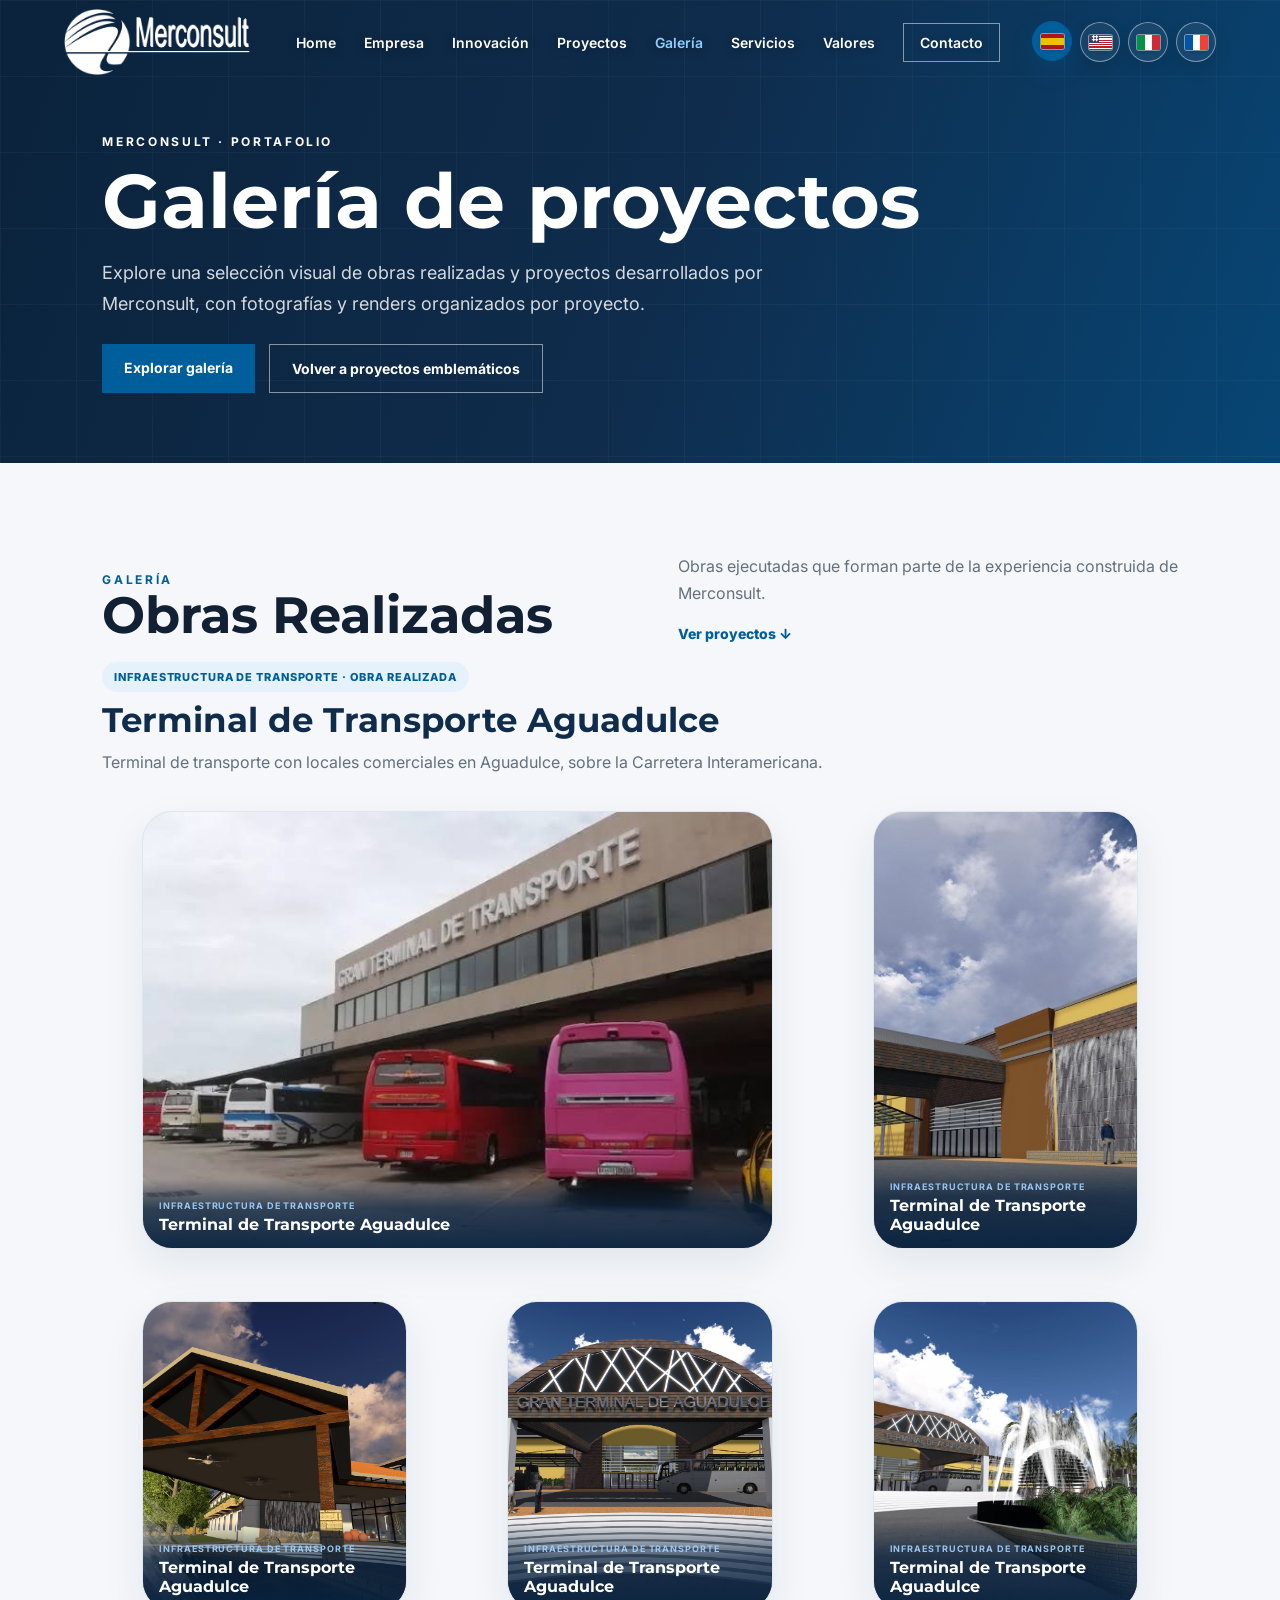
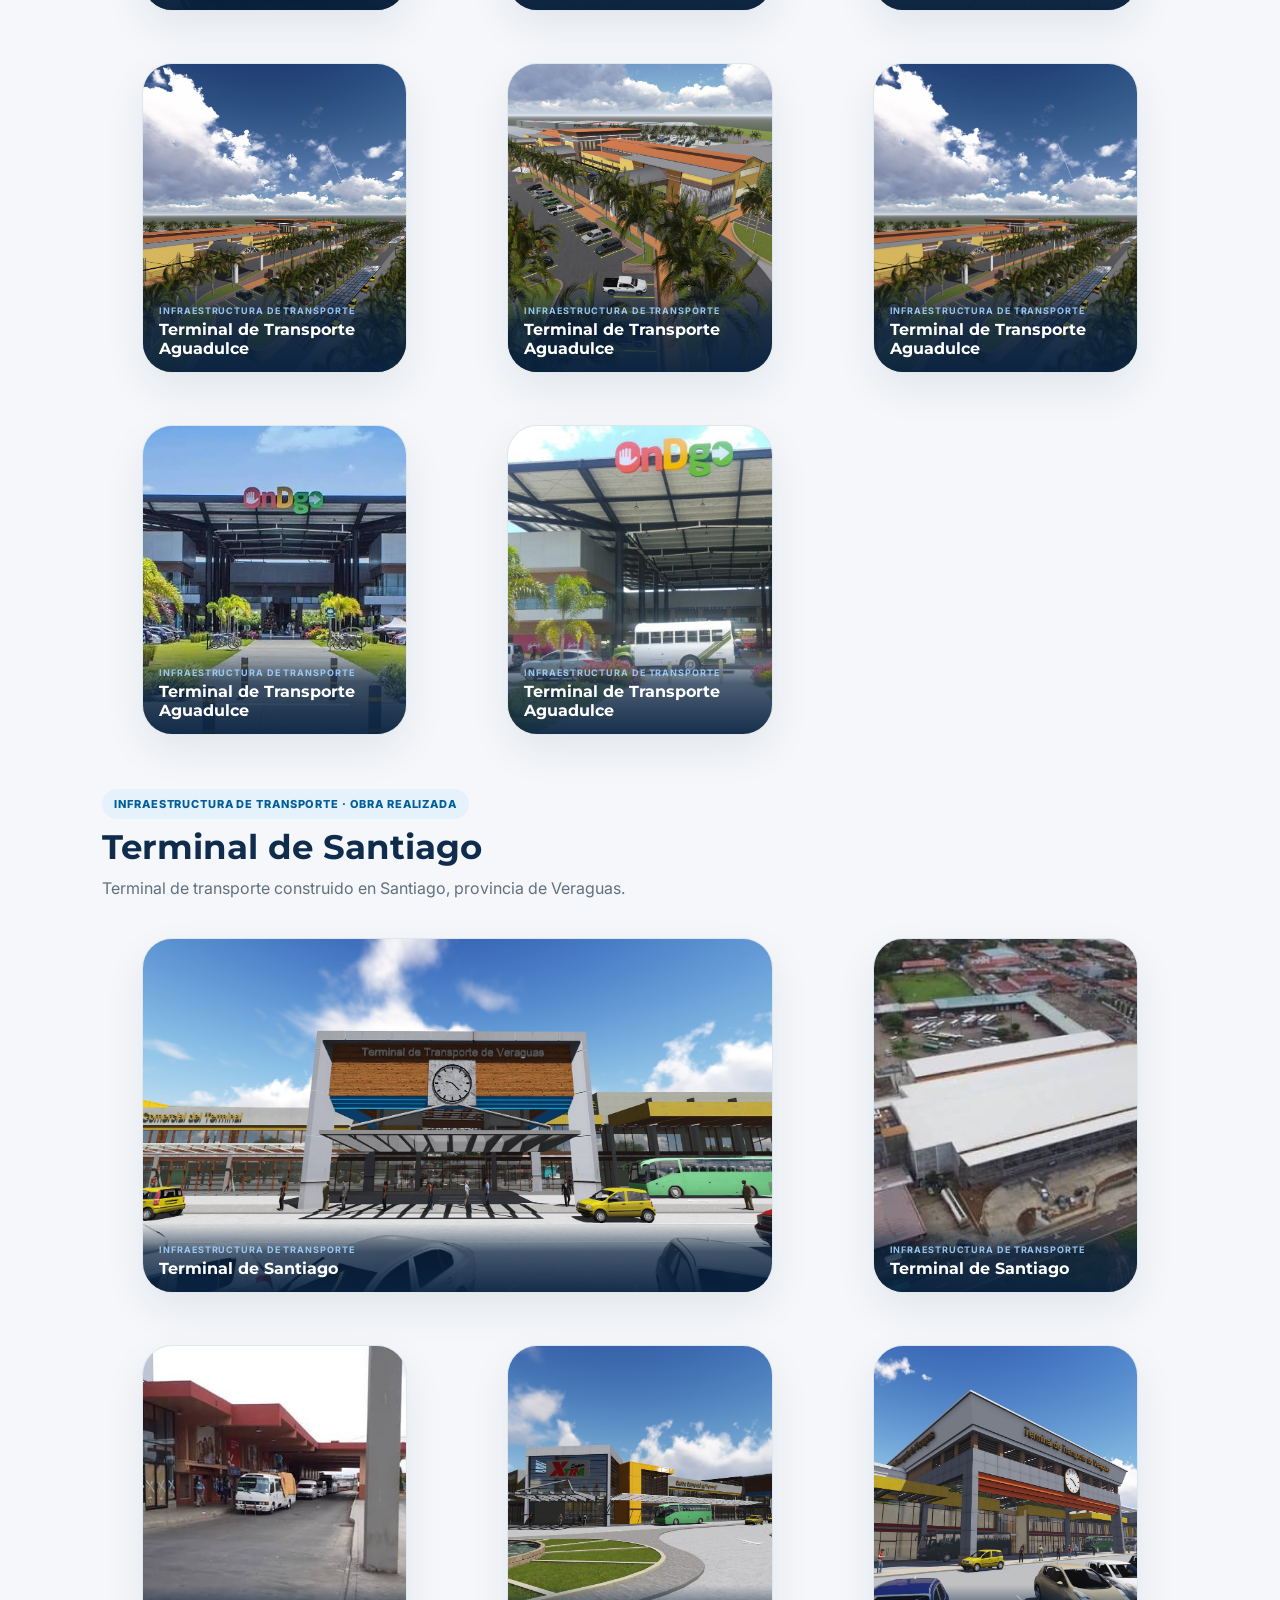
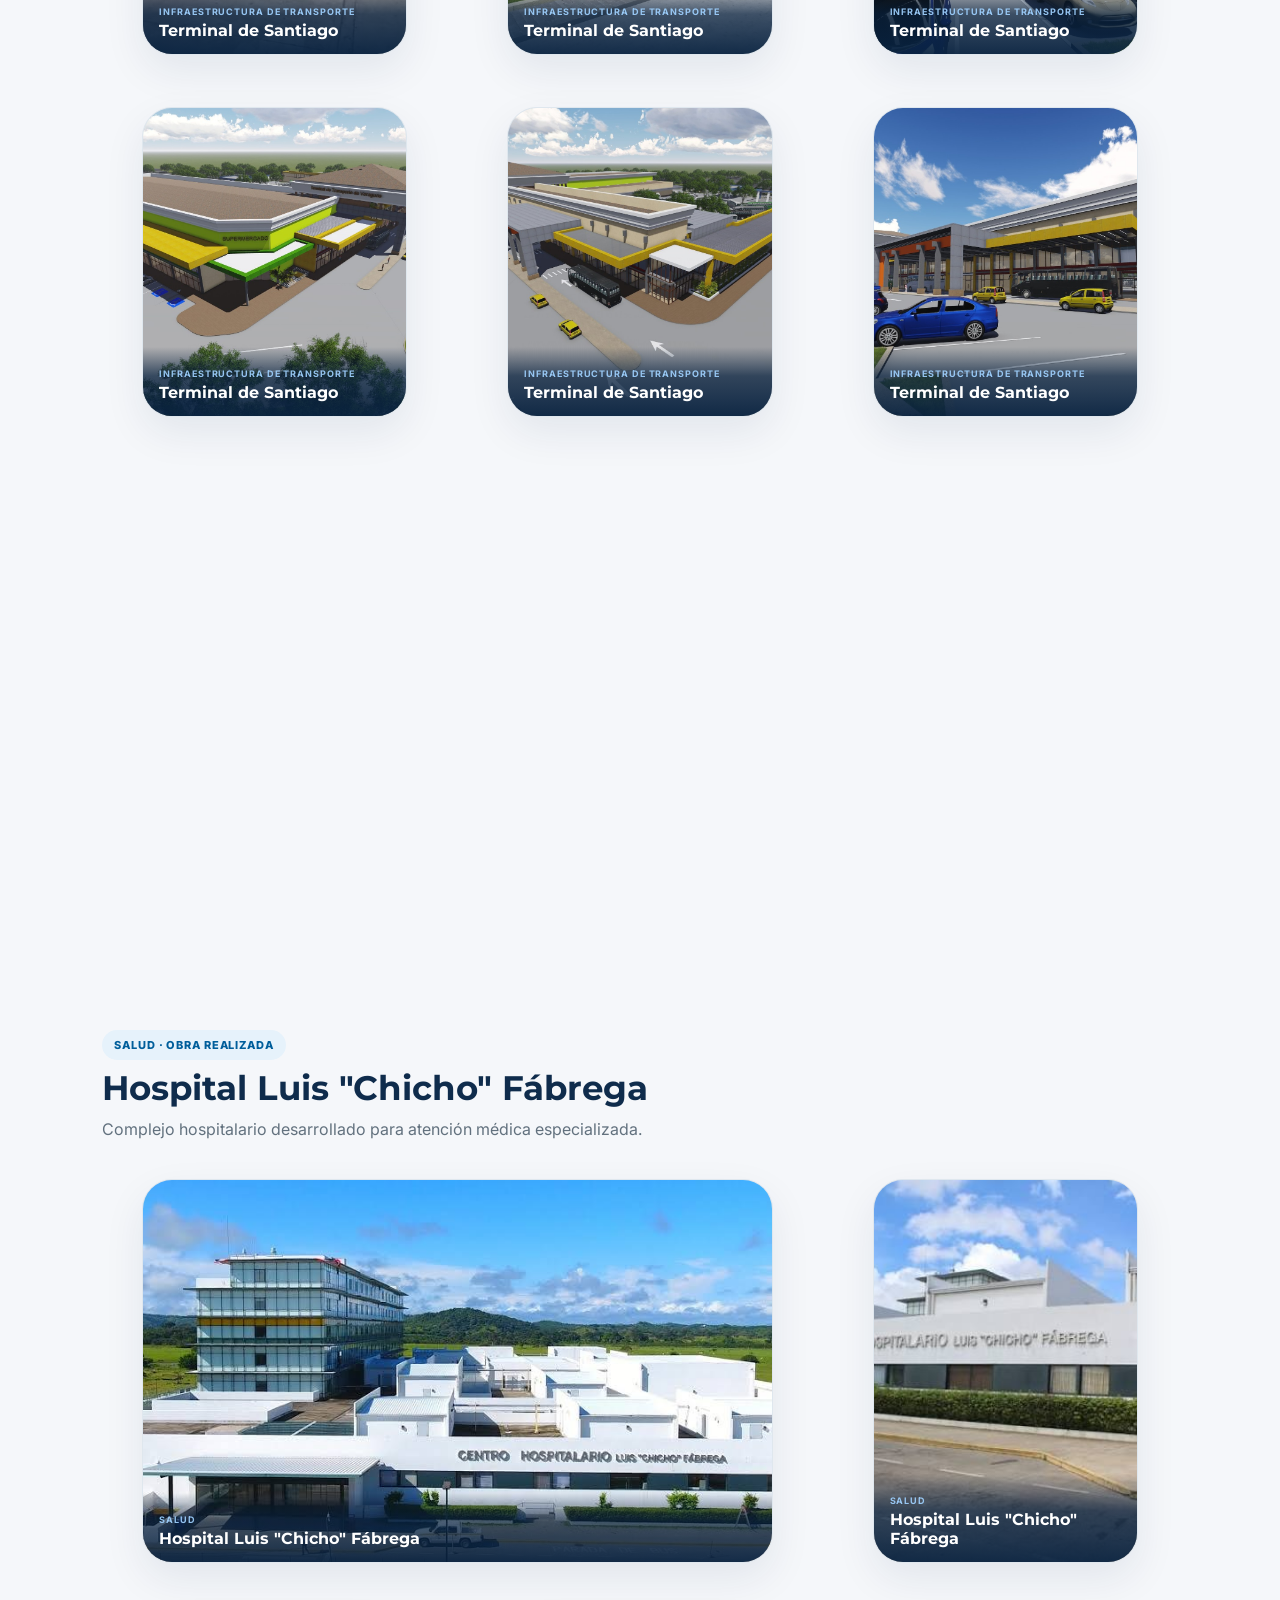
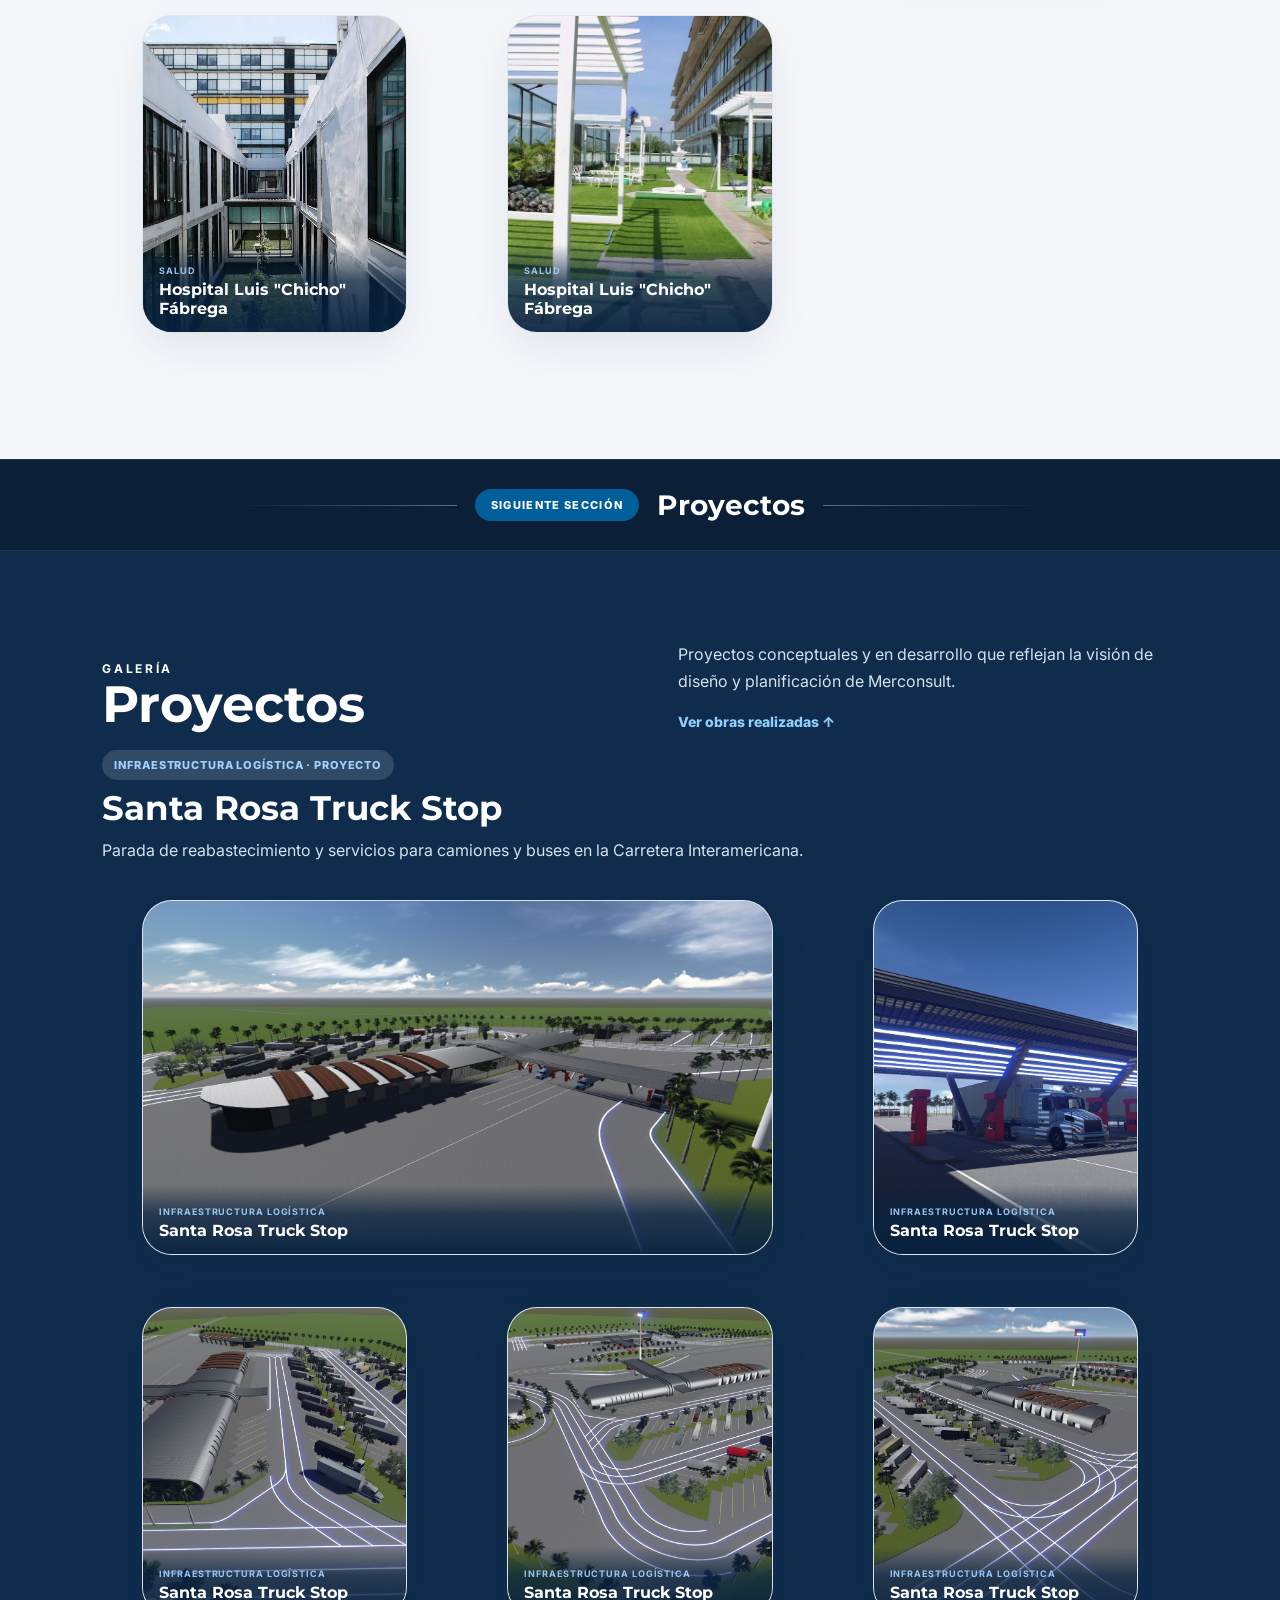
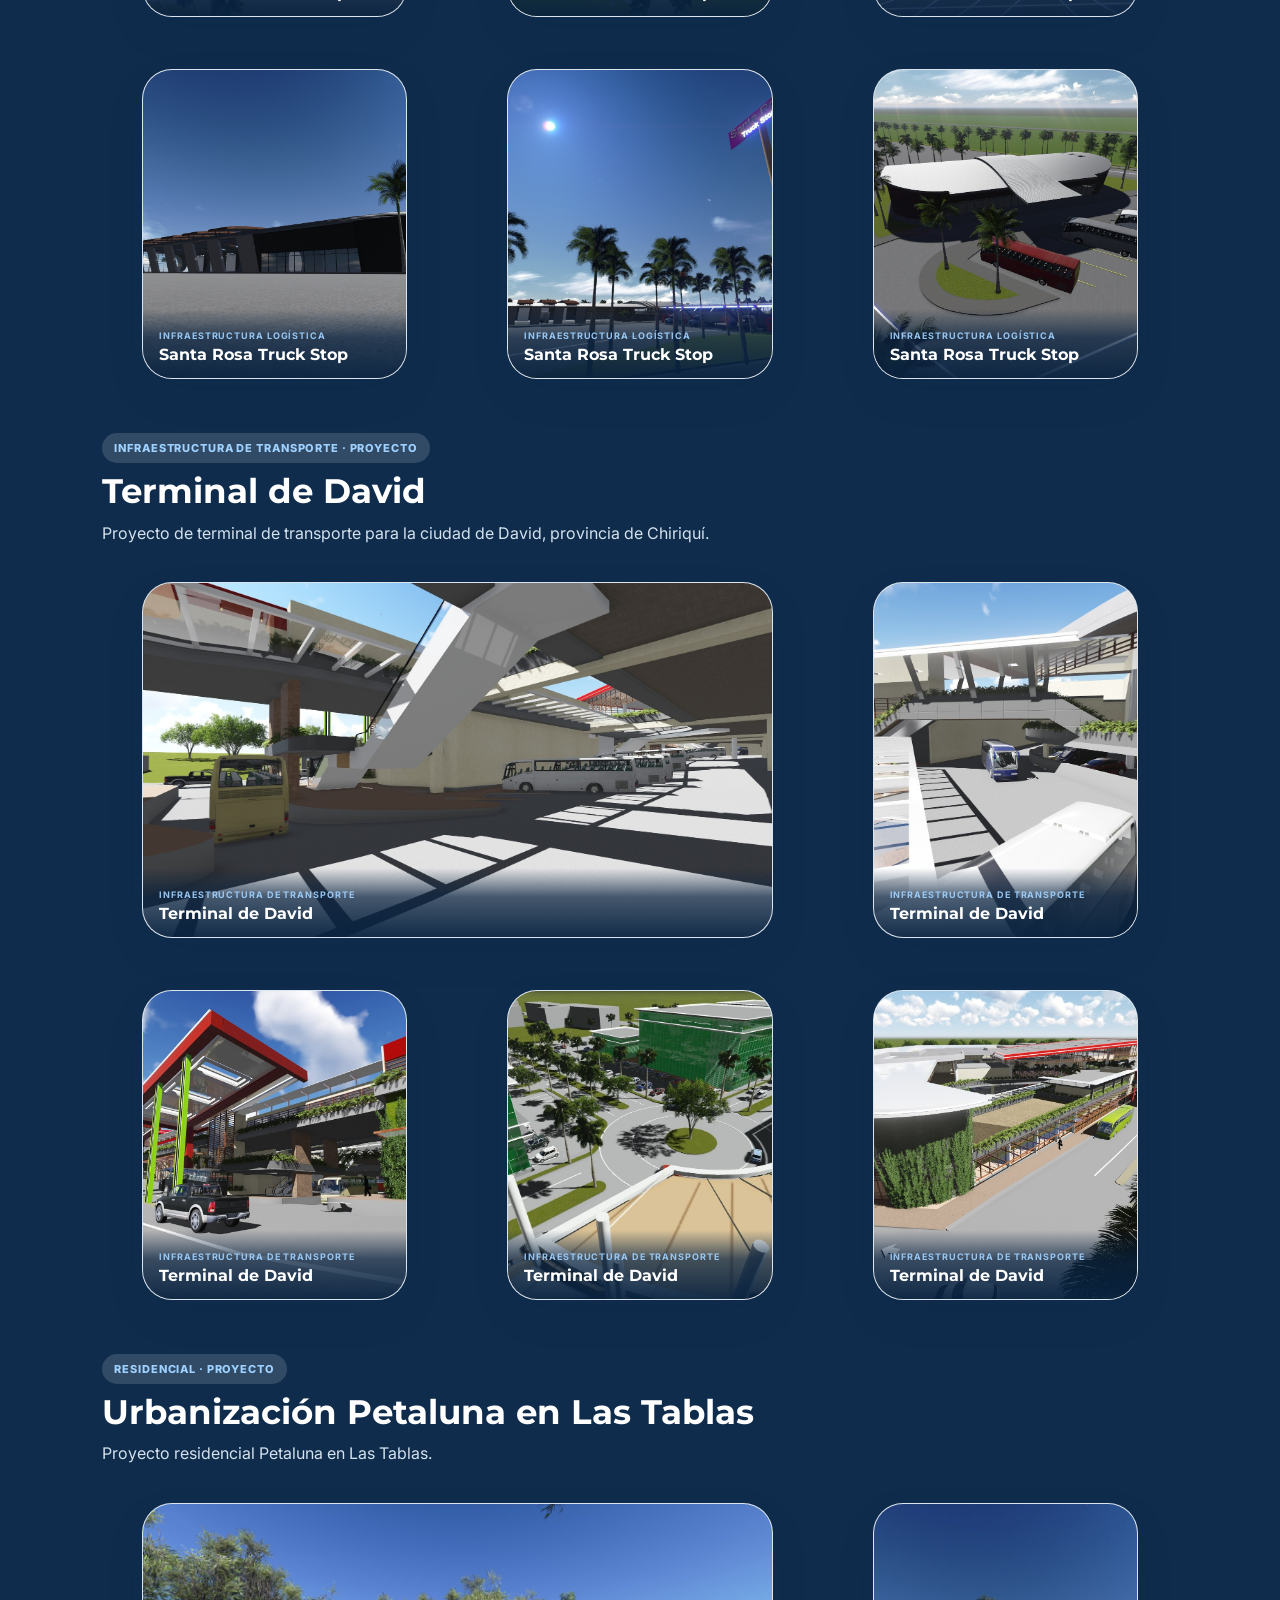
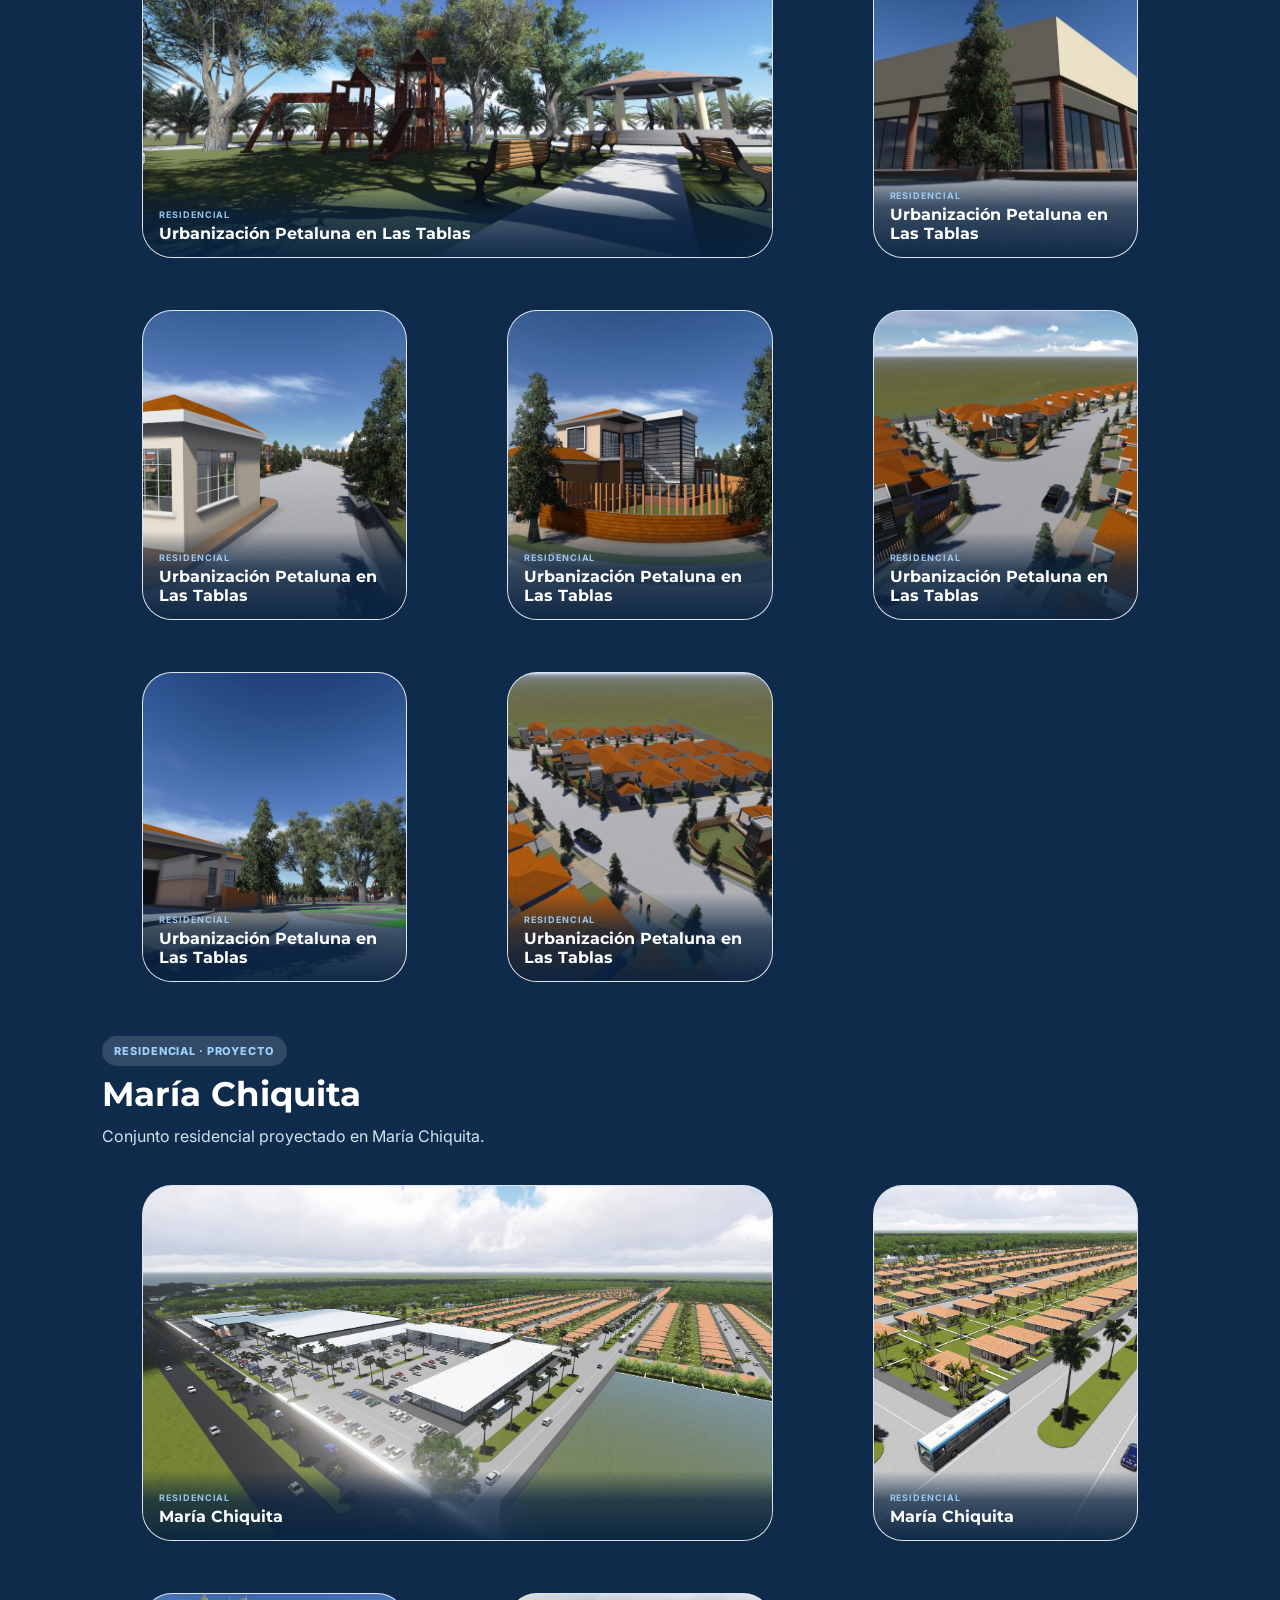
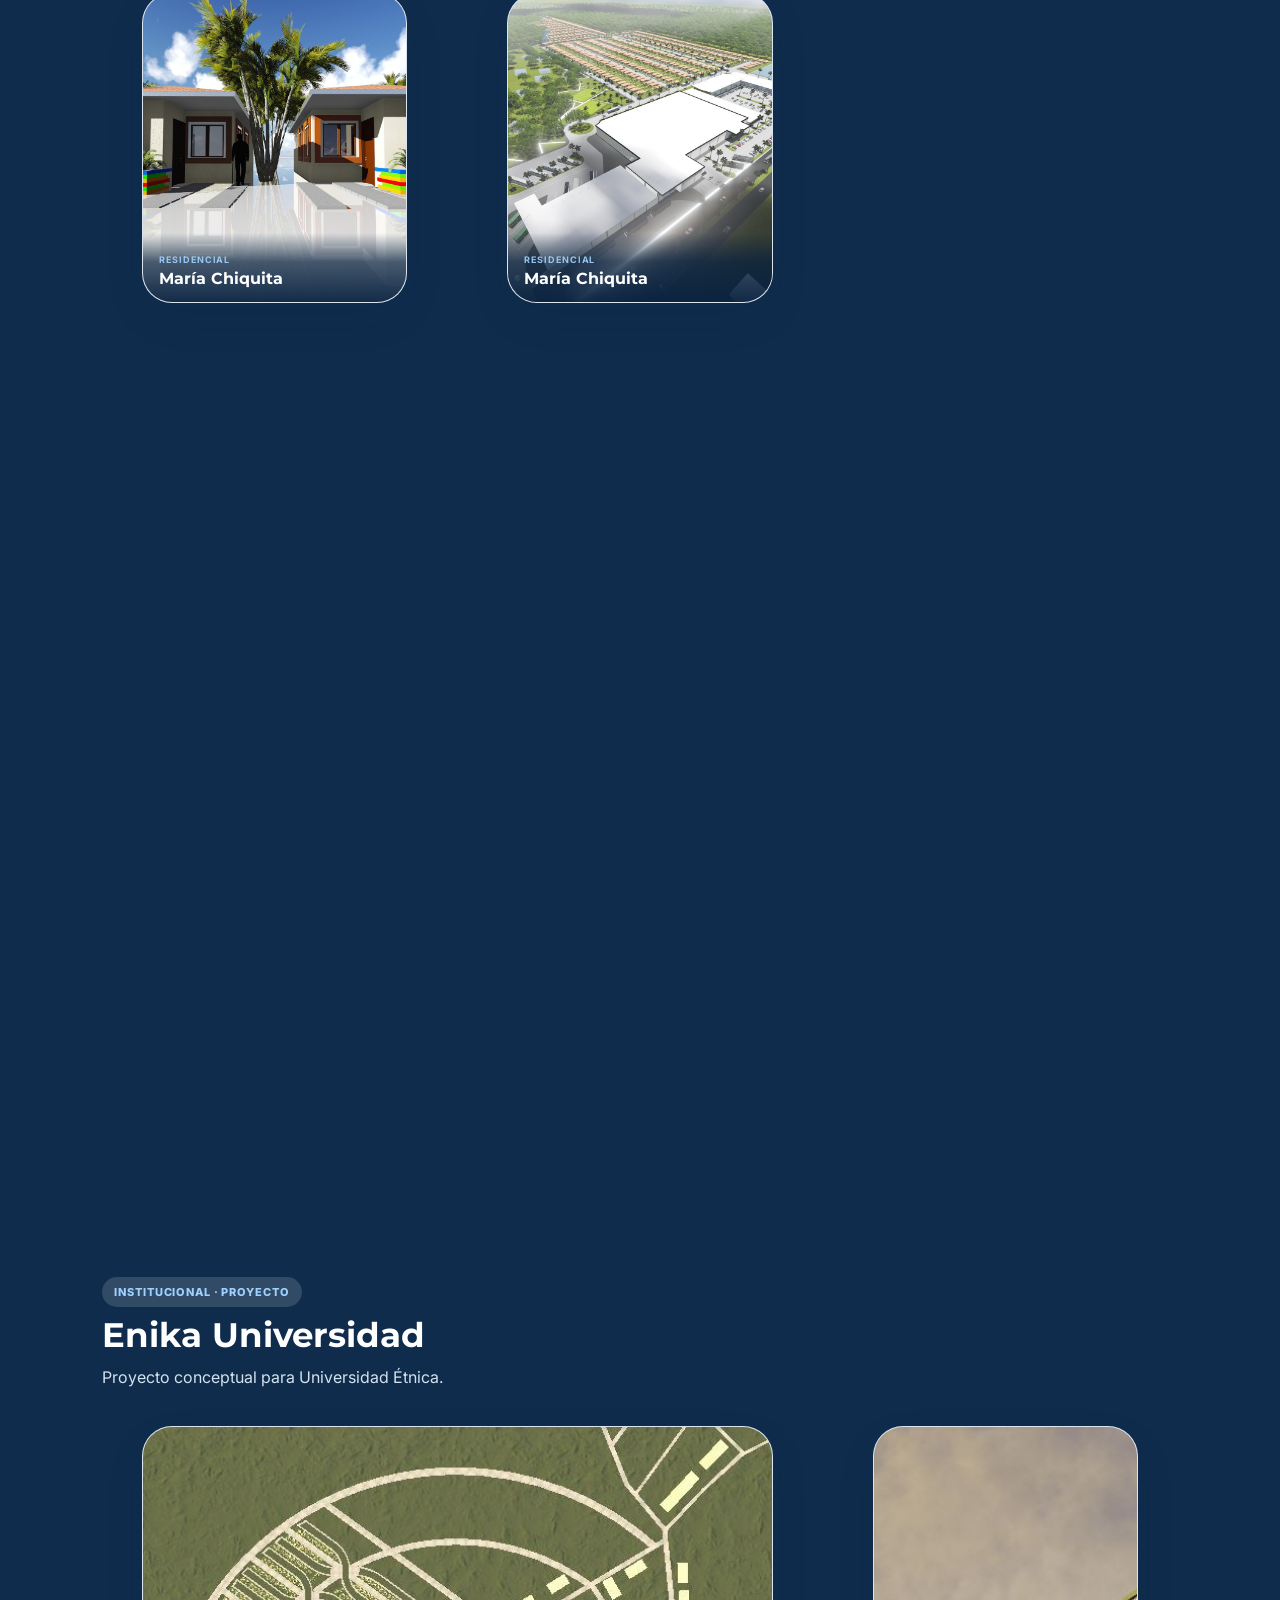
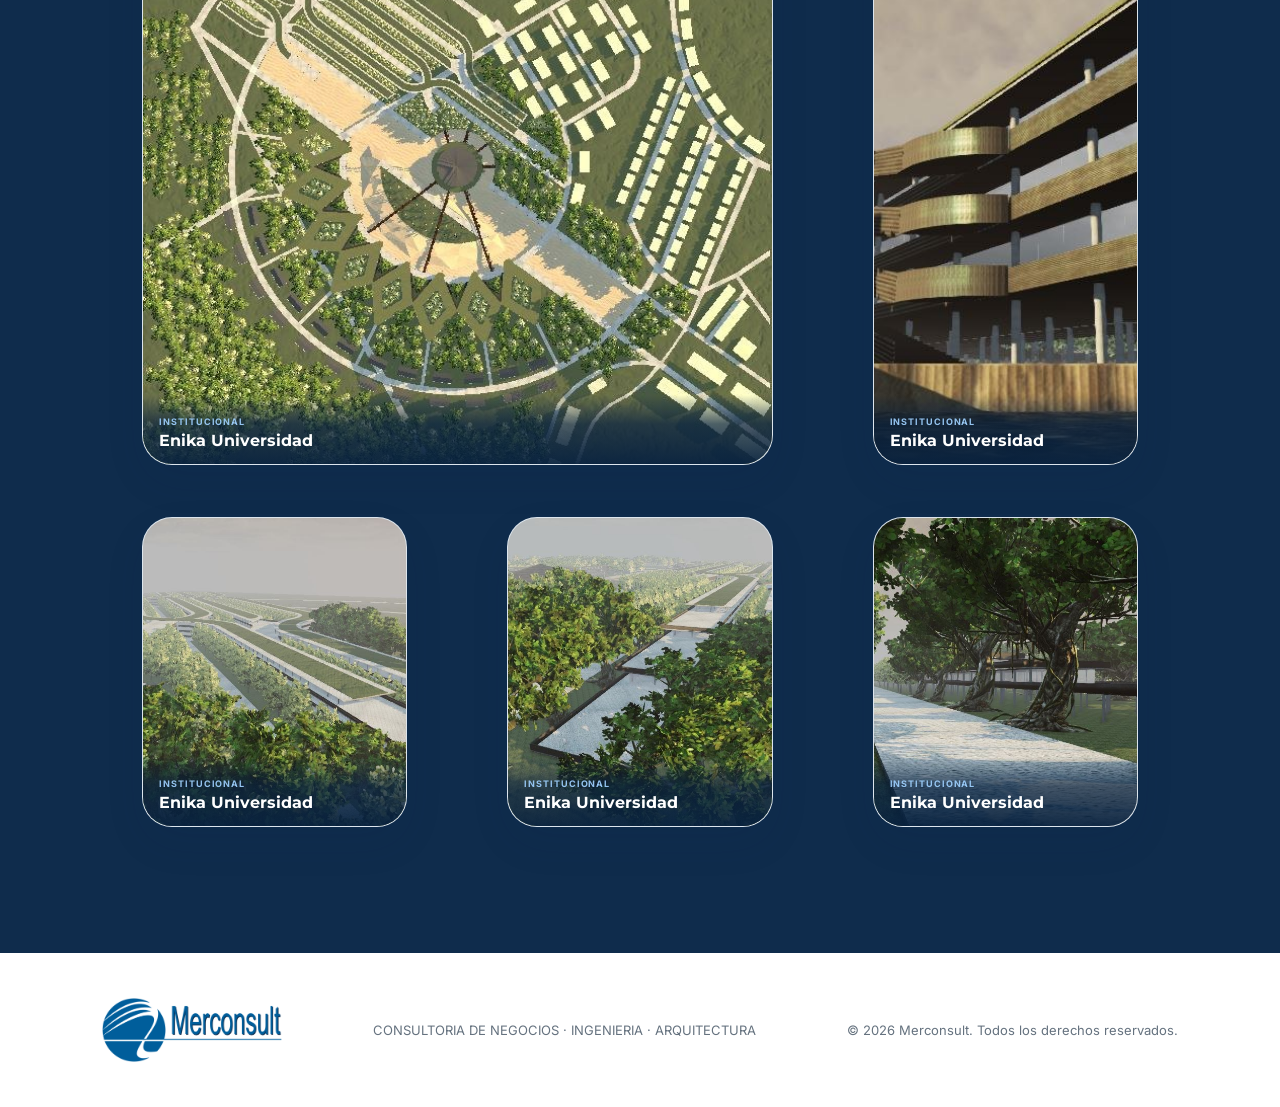
==== commit 0cd26c9a: "Actualización completa del sitio Merconsult" ====
--- a/galeria.html
+++ b/galeria.html
@@ -42,7 +42,7 @@
     <div><span class='kicker'>Galería</span><h2>Obras Realizadas</h2></div>
     <div class='section-head-side'><p>Obras ejecutadas que forman parte de la experiencia construida de Merconsult.</p><a class='portfolio-link' href='#proyectos-galeria'>Ver proyectos ↓</a></div>
   </div>
-  <section class='project-gallery-group reveal' id='terminal-de-transporte-aguadulce'><div class='project-group-head'><span class='project-badge'>Infraestructura de transporte · Obra realizada</span><h3>Terminal de Transporte Aguadulce</h3><p>Terminal de transporte con locales comerciales en Aguadulce, sobre la Carretera Interamericana.</p></div><div class='gallery-grid reveal'><figure class='gallery-card wide' tabindex='0' role='button' aria-label='Abrir imagen en tamaño completo'><img src='img/gallery_projects_real/terminal-de-transporte-aguadulce/01.jpg' alt='Terminal de Transporte Aguadulce' loading='lazy'><figcaption><span>Infraestructura de transporte</span><h3>Terminal de Transporte Aguadulce</h3><p>Terminal de transporte con locales comerciales en Aguadulce, sobre la Carretera Interamericana. · Vista 1 de 10 · Imagen 1 de 10</p></figcaption></figure><figure class='gallery-card' tabindex='0' role='button' aria-label='Abrir imagen en tamaño completo'><img src='img/gallery_projects_real/terminal-de-transporte-aguadulce/02.jpg' alt='Terminal de Transporte Aguadulce' loading='lazy'><figcaption><span>Infraestructura de transporte</span><h3>Terminal de Transporte Aguadulce</h3><p>Terminal de transporte con locales comerciales en Aguadulce, sobre la Carretera Interamericana. · Vista 2 de 10 · Imagen 2 de 10</p></figcaption></figure><figure class='gallery-card' tabindex='0' role='button' aria-label='Abrir imagen en tamaño completo'><img src='img/gallery_projects_real/terminal-de-transporte-aguadulce/03.jpg' alt='Terminal de Transporte Aguadulce' loading='lazy'><figcaption><span>Infraestructura de transporte</span><h3>Terminal de Transporte Aguadulce</h3><p>Terminal de transporte con locales comerciales en Aguadulce, sobre la Carretera Interamericana. · Vista 3 de 10 · Imagen 3 de 10</p></figcaption></figure><figure class='gallery-card' tabindex='0' role='button' aria-label='Abrir imagen en tamaño completo'><img src='img/gallery_projects_real/terminal-de-transporte-aguadulce/04.jpg' alt='Terminal de Transporte Aguadulce' loading='lazy'><figcaption><span>Infraestructura de transporte</span><h3>Terminal de Transporte Aguadulce</h3><p>Terminal de transporte con locales comerciales en Aguadulce, sobre la Carretera Interamericana. · Vista 4 de 10 · Imagen 4 de 10</p></figcaption></figure><figure class='gallery-card' tabindex='0' role='button' aria-label='Abrir imagen en tamaño completo'><img src='img/gallery_projects_real/terminal-de-transporte-aguadulce/05.jpg' alt='Terminal de Transporte Aguadulce' loading='lazy'><figcaption><span>Infraestructura de transporte</span><h3>Terminal de Transporte Aguadulce</h3><p>Terminal de transporte con locales comerciales en Aguadulce, sobre la Carretera Interamericana. · Vista 5 de 10 · Imagen 5 de 10</p></figcaption></figure><figure class='gallery-card' tabindex='0' role='button' aria-label='Abrir imagen en tamaño completo'><img src='img/gallery_projects_real/terminal-de-transporte-aguadulce/06.jpg' alt='Terminal de Transporte Aguadulce' loading='lazy'><figcaption><span>Infraestructura de transporte</span><h3>Terminal de Transporte Aguadulce</h3><p>Terminal de transporte con locales comerciales en Aguadulce, sobre la Carretera Interamericana. · Vista 6 de 10 · Imagen 6 de 10</p></figcaption></figure><figure class='gallery-card' tabindex='0' role='button' aria-label='Abrir imagen en tamaño completo'><img src='img/gallery_projects_real/terminal-de-transporte-aguadulce/07.jpg' alt='Terminal de Transporte Aguadulce' loading='lazy'><figcaption><span>Infraestructura de transporte</span><h3>Terminal de Transporte Aguadulce</h3><p>Terminal de transporte con locales comerciales en Aguadulce, sobre la Carretera Interamericana. · Vista 7 de 10 · Imagen 7 de 10</p></figcaption></figure><figure class='gallery-card' tabindex='0' role='button' aria-label='Abrir imagen en tamaño completo'><img src='img/gallery_projects_real/terminal-de-transporte-aguadulce/08.jpg' alt='Terminal de Transporte Aguadulce' loading='lazy'><figcaption><span>Infraestructura de transporte</span><h3>Terminal de Transporte Aguadulce</h3><p>Terminal de transporte con locales comerciales en Aguadulce, sobre la Carretera Interamericana. · Vista 8 de 10 · Imagen 8 de 10</p></figcaption></figure><figure class='gallery-card' tabindex='0' role='button' aria-label='Abrir imagen en tamaño completo'><img src='img/gallery_projects_real/terminal-de-transporte-aguadulce/09.jpg' alt='Terminal de Transporte Aguadulce' loading='lazy'><figcaption><span>Infraestructura de transporte</span><h3>Terminal de Transporte Aguadulce</h3><p>Terminal de transporte con locales comerciales en Aguadulce, sobre la Carretera Interamericana. · Vista 9 de 10 · Imagen 9 de 10</p></figcaption></figure><figure class='gallery-card' tabindex='0' role='button' aria-label='Abrir imagen en tamaño completo'><img src='img/gallery_projects_real/terminal-de-transporte-aguadulce/10.jpg' alt='Terminal de Transporte Aguadulce' loading='lazy'><figcaption><span>Infraestructura de transporte</span><h3>Terminal de Transporte Aguadulce</h3><p>Terminal de transporte con locales comerciales en Aguadulce, sobre la Carretera Interamericana. · Vista 10 de 10 · Imagen 10 de 10</p></figcaption></figure></div></section><section class='project-gallery-group reveal' id='terminal-de-santiago'><div class='project-group-head'><span class='project-badge'>Infraestructura de transporte · Obra realizada</span><h3>Terminal de Santiago</h3><p>Terminal de transporte construido en Santiago, provincia de Veraguas.</p></div><div class='gallery-grid reveal'><figure class='gallery-card wide' tabindex='0' role='button' aria-label='Abrir imagen en tamaño completo'><img src='img/gallery_projects_real/terminal-de-santiago/01.jpg' alt='Terminal de Santiago' loading='lazy'><figcaption><span>Infraestructura de transporte</span><h3>Terminal de Santiago</h3><p>Terminal de transporte construido en Santiago, provincia de Veraguas. · Vista 1 de 8 · Imagen 1 de 8</p></figcaption></figure><figure class='gallery-card' tabindex='0' role='button' aria-label='Abrir imagen en tamaño completo'><img src='img/gallery_projects_real/terminal-de-santiago/02.jpg' alt='Terminal de Santiago' loading='lazy'><figcaption><span>Infraestructura de transporte</span><h3>Terminal de Santiago</h3><p>Terminal de transporte construido en Santiago, provincia de Veraguas. · Vista 2 de 8 · Imagen 2 de 8</p></figcaption></figure><figure class='gallery-card' tabindex='0' role='button' aria-label='Abrir imagen en tamaño completo'><img src='img/gallery_projects_real/terminal-de-santiago/03.jpg' alt='Terminal de Santiago' loading='lazy'><figcaption><span>Infraestructura de transporte</span><h3>Terminal de Santiago</h3><p>Terminal de transporte construido en Santiago, provincia de Veraguas. · Vista 3 de 8 · Imagen 3 de 8</p></figcaption></figure><figure class='gallery-card' tabindex='0' role='button' aria-label='Abrir imagen en tamaño completo'><img src='img/gallery_projects_real/terminal-de-santiago/04.jpg' alt='Terminal de Santiago' loading='lazy'><figcaption><span>Infraestructura de transporte</span><h3>Terminal de Santiago</h3><p>Terminal de transporte construido en Santiago, provincia de Veraguas. · Vista 4 de 8 · Imagen 4 de 8</p></figcaption></figure><figure class='gallery-card' tabindex='0' role='button' aria-label='Abrir imagen en tamaño completo'><img src='img/gallery_projects_real/terminal-de-santiago/05.jpg' alt='Terminal de Santiago' loading='lazy'><figcaption><span>Infraestructura de transporte</span><h3>Terminal de Santiago</h3><p>Terminal de transporte construido en Santiago, provincia de Veraguas. · Vista 5 de 8 · Imagen 5 de 8</p></figcaption></figure><figure class='gallery-card' tabindex='0' role='button' aria-label='Abrir imagen en tamaño completo'><img src='img/gallery_projects_real/terminal-de-santiago/06.jpg' alt='Terminal de Santiago' loading='lazy'><figcaption><span>Infraestructura de transporte</span><h3>Terminal de Santiago</h3><p>Terminal de transporte construido en Santiago, provincia de Veraguas. · Vista 6 de 8 · Imagen 6 de 8</p></figcaption></figure><figure class='gallery-card' tabindex='0' role='button' aria-label='Abrir imagen en tamaño completo'><img src='img/gallery_projects_real/terminal-de-santiago/07.jpg' alt='Terminal de Santiago' loading='lazy'><figcaption><span>Infraestructura de transporte</span><h3>Terminal de Santiago</h3><p>Terminal de transporte construido en Santiago, provincia de Veraguas. · Vista 7 de 8 · Imagen 7 de 8</p></figcaption></figure><figure class='gallery-card' tabindex='0' role='button' aria-label='Abrir imagen en tamaño completo'><img src='img/gallery_projects_real/terminal-de-santiago/08.jpg' alt='Terminal de Santiago' loading='lazy'><figcaption><span>Infraestructura de transporte</span><h3>Terminal de Santiago</h3><p>Terminal de transporte construido en Santiago, provincia de Veraguas. · Vista 8 de 8 · Imagen 8 de 8</p></figcaption></figure></div></section><section class='project-gallery-group reveal' id='casa-de-coronado'><div class='project-group-head'><span class='project-badge'>Residencial · Obra realizada</span><h3>Casa de Coronado</h3><p>Construcción residencial ejecutada en Coronado, Panamá.</p></div><div class='gallery-grid reveal'><figure class='gallery-card wide' tabindex='0' role='button' aria-label='Abrir imagen en tamaño completo'><img src='img/gallery_projects_real/casa-de-coronado/01.jpg' alt='Casa de Coronado' loading='lazy'><figcaption><span>Residencial</span><h3>Casa de Coronado</h3><p>Construcción residencial ejecutada en Coronado, Panamá. · Vista 1 de 3 · Imagen 1 de 3</p></figcaption></figure><figure class='gallery-card' tabindex='0' role='button' aria-label='Abrir imagen en tamaño completo'><img src='img/gallery_projects_real/casa-de-coronado/02.jpg' alt='Casa de Coronado' loading='lazy'><figcaption><span>Residencial</span><h3>Casa de Coronado</h3><p>Construcción residencial ejecutada en Coronado, Panamá. · Vista 2 de 3 · Imagen 2 de 3</p></figcaption></figure><figure class='gallery-card' tabindex='0' role='button' aria-label='Abrir imagen en tamaño completo'><img src='img/gallery_projects_real/casa-de-coronado/03.jpg' alt='Casa de Coronado' loading='lazy'><figcaption><span>Residencial</span><h3>Casa de Coronado</h3><p>Construcción residencial ejecutada en Coronado, Panamá. · Vista 3 de 3 · Imagen 3 de 3</p></figcaption></figure></div></section><section class='project-gallery-group reveal' id='hospital-luis-chicho-fabrega'><div class='project-group-head'><span class='project-badge'>Salud · Obra realizada</span><h3>Hospital Luis "Chicho" Fábrega</h3><p>Complejo hospitalario desarrollado para atención médica especializada.</p></div><div class='gallery-grid reveal'><figure class='gallery-card wide' tabindex='0' role='button' aria-label='Abrir imagen en tamaño completo'><img src='img/gallery_projects_real/hospital-luis-chicho-fabrega/01.jpg' alt='Hospital Luis "Chicho" Fábrega' loading='lazy'><figcaption><span>Salud</span><h3>Hospital Luis "Chicho" Fábrega</h3><p>Complejo hospitalario desarrollado para atención médica especializada. · Vista 1 de 4 · Imagen 1 de 4</p></figcaption></figure><figure class='gallery-card' tabindex='0' role='button' aria-label='Abrir imagen en tamaño completo'><img src='img/gallery_projects_real/hospital-luis-chicho-fabrega/02.jpg' alt='Hospital Luis "Chicho" Fábrega' loading='lazy'><figcaption><span>Salud</span><h3>Hospital Luis "Chicho" Fábrega</h3><p>Complejo hospitalario desarrollado para atención médica especializada. · Vista 2 de 4 · Imagen 2 de 4</p></figcaption></figure><figure class='gallery-card' tabindex='0' role='button' aria-label='Abrir imagen en tamaño completo'><img src='img/gallery_projects_real/hospital-luis-chicho-fabrega/03.jpg' alt='Hospital Luis "Chicho" Fábrega' loading='lazy'><figcaption><span>Salud</span><h3>Hospital Luis "Chicho" Fábrega</h3><p>Complejo hospitalario desarrollado para atención médica especializada. · Vista 3 de 4 · Imagen 3 de 4</p></figcaption></figure><figure class='gallery-card' tabindex='0' role='button' aria-label='Abrir imagen en tamaño completo'><img src='img/gallery_projects_real/hospital-luis-chicho-fabrega/04.jpg' alt='Hospital Luis "Chicho" Fábrega' loading='lazy'><figcaption><span>Salud</span><h3>Hospital Luis "Chicho" Fábrega</h3><p>Complejo hospitalario desarrollado para atención médica especializada. · Vista 4 de 4 · Imagen 4 de 4</p></figcaption></figure></div></section>
+  <section class='project-gallery-group reveal' id='terminal-de-transporte-aguadulce'><div class='project-group-head'><span class='project-badge'>Infraestructura de transporte · Obra realizada</span><h3>Terminal de Transporte Aguadulce</h3><p>Terminal de transporte con locales comerciales en Aguadulce, sobre la Carretera Interamericana.</p></div><div class='gallery-grid reveal'><figure class='gallery-card wide' tabindex='0' role='button' aria-label='Abrir imagen en tamaño completo'><img src='img/gallery_projects_real/terminal-de-transporte-aguadulce/01.jpg' alt='Terminal de Transporte Aguadulce' loading='lazy'><figcaption><span>Infraestructura de transporte</span><h3>Terminal de Transporte Aguadulce</h3><p>Terminal de transporte con locales comerciales en Aguadulce, sobre la Carretera Interamericana. · Vista 1 de 10 · Imagen 1 de 10</p></figcaption></figure><figure class='gallery-card' tabindex='0' role='button' aria-label='Abrir imagen en tamaño completo'><img src='img/gallery_projects_real/terminal-de-transporte-aguadulce/02.jpg' alt='Terminal de Transporte Aguadulce' loading='lazy'><figcaption><span>Infraestructura de transporte</span><h3>Terminal de Transporte Aguadulce</h3><p>Terminal de transporte con locales comerciales en Aguadulce, sobre la Carretera Interamericana. · Vista 2 de 10 · Imagen 2 de 10</p></figcaption></figure><figure class='gallery-card' tabindex='0' role='button' aria-label='Abrir imagen en tamaño completo'><img src='img/gallery_projects_real/terminal-de-transporte-aguadulce/03.jpg' alt='Terminal de Transporte Aguadulce' loading='lazy'><figcaption><span>Infraestructura de transporte</span><h3>Terminal de Transporte Aguadulce</h3><p>Terminal de transporte con locales comerciales en Aguadulce, sobre la Carretera Interamericana. · Vista 3 de 10 · Imagen 3 de 10</p></figcaption></figure><figure class='gallery-card' tabindex='0' role='button' aria-label='Abrir imagen en tamaño completo'><img src='img/gallery_projects_real/terminal-de-transporte-aguadulce/04.jpg' alt='Terminal de Transporte Aguadulce' loading='lazy'><figcaption><span>Infraestructura de transporte</span><h3>Terminal de Transporte Aguadulce</h3><p>Terminal de transporte con locales comerciales en Aguadulce, sobre la Carretera Interamericana. · Vista 4 de 10 · Imagen 4 de 10</p></figcaption></figure><figure class='gallery-card' tabindex='0' role='button' aria-label='Abrir imagen en tamaño completo'><img src='img/gallery_projects_real/terminal-de-transporte-aguadulce/05.jpg' alt='Terminal de Transporte Aguadulce' loading='lazy'><figcaption><span>Infraestructura de transporte</span><h3>Terminal de Transporte Aguadulce</h3><p>Terminal de transporte con locales comerciales en Aguadulce, sobre la Carretera Interamericana. · Vista 5 de 10 · Imagen 5 de 10</p></figcaption></figure><figure class='gallery-card' tabindex='0' role='button' aria-label='Abrir imagen en tamaño completo'><img src='img/gallery_projects_real/terminal-de-transporte-aguadulce/06.jpg' alt='Terminal de Transporte Aguadulce' loading='lazy'><figcaption><span>Infraestructura de transporte</span><h3>Terminal de Transporte Aguadulce</h3><p>Terminal de transporte con locales comerciales en Aguadulce, sobre la Carretera Interamericana. · Vista 6 de 10 · Imagen 6 de 10</p></figcaption></figure><figure class='gallery-card' tabindex='0' role='button' aria-label='Abrir imagen en tamaño completo'><img src='img/gallery_projects_real/terminal-de-transporte-aguadulce/07.jpg' alt='Terminal de Transporte Aguadulce' loading='lazy'><figcaption><span>Infraestructura de transporte</span><h3>Terminal de Transporte Aguadulce</h3><p>Terminal de transporte con locales comerciales en Aguadulce, sobre la Carretera Interamericana. · Vista 7 de 10 · Imagen 7 de 10</p></figcaption></figure><figure class='gallery-card' tabindex='0' role='button' aria-label='Abrir imagen en tamaño completo'><img src='img/gallery_projects_real/terminal-de-transporte-aguadulce/08.jpg' alt='Terminal de Transporte Aguadulce' loading='lazy'><figcaption><span>Infraestructura de transporte</span><h3>Terminal de Transporte Aguadulce</h3><p>Terminal de transporte con locales comerciales en Aguadulce, sobre la Carretera Interamericana. · Vista 8 de 10 · Imagen 8 de 10</p></figcaption></figure><figure class='gallery-card' tabindex='0' role='button' aria-label='Abrir imagen en tamaño completo'><img src='img/gallery_projects_real/terminal-de-transporte-aguadulce/09.jpg' alt='Terminal de Transporte Aguadulce' loading='lazy'><figcaption><span>Infraestructura de transporte</span><h3>Terminal de Transporte Aguadulce</h3><p>Terminal de transporte con locales comerciales en Aguadulce, sobre la Carretera Interamericana. · Vista 9 de 10 · Imagen 9 de 10</p></figcaption></figure><figure class='gallery-card' tabindex='0' role='button' aria-label='Abrir imagen en tamaño completo'><img src='img/gallery_projects_real/terminal-de-transporte-aguadulce/10.jpg' alt='Terminal de Transporte Aguadulce' loading='lazy'><figcaption><span>Infraestructura de transporte</span><h3>Terminal de Transporte Aguadulce</h3><p>Terminal de transporte con locales comerciales en Aguadulce, sobre la Carretera Interamericana. · Vista 10 de 10 · Imagen 10 de 10</p></figcaption></figure></div></section><section class='project-gallery-group reveal' id='terminal-de-santiago'><div class='project-group-head'><span class='project-badge'>Infraestructura de transporte · Obra realizada</span><h3>Terminal de Santiago</h3><p>Terminal de transporte construido en Santiago, provincia de Veraguas.</p></div><div class='gallery-grid reveal'><figure class='gallery-card wide' tabindex='0' role='button' aria-label='Abrir imagen en tamaño completo'><img src='img/gallery_projects_real/terminal-de-santiago/01.jpg' alt='Terminal de Santiago' loading='lazy'><figcaption><span>Infraestructura de transporte</span><h3>Terminal de Santiago</h3><p>Terminal de transporte construido en Santiago, provincia de Veraguas. · Vista 1 de 8 · Imagen 1 de 8</p></figcaption></figure><figure class='gallery-card' tabindex='0' role='button' aria-label='Abrir imagen en tamaño completo'><img src='img/gallery_projects_real/terminal-de-santiago/02.jpg' alt='Terminal de Santiago' loading='lazy'><figcaption><span>Infraestructura de transporte</span><h3>Terminal de Santiago</h3><p>Terminal de transporte construido en Santiago, provincia de Veraguas. · Vista 2 de 8 · Imagen 2 de 8</p></figcaption></figure><figure class='gallery-card' tabindex='0' role='button' aria-label='Abrir imagen en tamaño completo'><img src='img/gallery_projects_real/terminal-de-santiago/03.jpg' alt='Terminal de Santiago' loading='lazy'><figcaption><span>Infraestructura de transporte</span><h3>Terminal de Santiago</h3><p>Terminal de transporte construido en Santiago, provincia de Veraguas. · Vista 3 de 8 · Imagen 3 de 8</p></figcaption></figure><figure class='gallery-card' tabindex='0' role='button' aria-label='Abrir imagen en tamaño completo'><img src='img/gallery_projects_real/terminal-de-santiago/04.jpg' alt='Terminal de Santiago' loading='lazy'><figcaption><span>Infraestructura de transporte</span><h3>Terminal de Santiago</h3><p>Terminal de transporte construido en Santiago, provincia de Veraguas. · Vista 4 de 8 · Imagen 4 de 8</p></figcaption></figure><figure class='gallery-card' tabindex='0' role='button' aria-label='Abrir imagen en tamaño completo'><img src='img/gallery_projects_real/terminal-de-santiago/05.jpg' alt='Terminal de Santiago' loading='lazy'><figcaption><span>Infraestructura de transporte</span><h3>Terminal de Santiago</h3><p>Terminal de transporte construido en Santiago, provincia de Veraguas. · Vista 5 de 8 · Imagen 5 de 8</p></figcaption></figure><figure class='gallery-card' tabindex='0' role='button' aria-label='Abrir imagen en tamaño completo'><img src='img/gallery_projects_real/terminal-de-santiago/06.jpg' alt='Terminal de Santiago' loading='lazy'><figcaption><span>Infraestructura de transporte</span><h3>Terminal de Santiago</h3><p>Terminal de transporte construido en Santiago, provincia de Veraguas. · Vista 6 de 8 · Imagen 6 de 8</p></figcaption></figure><figure class='gallery-card' tabindex='0' role='button' aria-label='Abrir imagen en tamaño completo'><img src='img/gallery_projects_real/terminal-de-santiago/07.jpg' alt='Terminal de Santiago' loading='lazy'><figcaption><span>Infraestructura de transporte</span><h3>Terminal de Santiago</h3><p>Terminal de transporte construido en Santiago, provincia de Veraguas. · Vista 7 de 8 · Imagen 7 de 8</p></figcaption></figure><figure class='gallery-card' tabindex='0' role='button' aria-label='Abrir imagen en tamaño completo'><img src='img/gallery_projects_real/terminal-de-santiago/08.jpg' alt='Terminal de Santiago' loading='lazy'><figcaption><span>Infraestructura de transporte</span><h3>Terminal de Santiago</h3><p>Terminal de transporte construido en Santiago, provincia de Veraguas. · Vista 8 de 8 · Imagen 8 de 8</p></figcaption></figure></div></section><section class='project-gallery-group reveal' id='casa-de-coronado'><div class='project-group-head'><span class='project-badge'>Residencial · Obra realizada</span><h3>Casa de Coronado</h3><p>Construcción residencial ejecutada en Coronado, Panamá.</p></div><div class='gallery-grid reveal'><figure class='gallery-card wide' tabindex='0' role='button' aria-label='Abrir imagen en tamaño completo'><img src='img/gallery_projects_real/casa-de-coronado/02.jpg' alt='Casa de Coronado' loading='lazy'><figcaption><span>Residencial</span><h3>Casa de Coronado</h3><p>Construcción residencial ejecutada en Coronado, Panamá. · Vista 1 de 2 · Imagen 1 de 2</p></figcaption></figure><figure class='gallery-card' tabindex='0' role='button' aria-label='Abrir imagen en tamaño completo'><img src='img/gallery_projects_real/casa-de-coronado/03.jpg' alt='Casa de Coronado' loading='lazy'><figcaption><span>Residencial</span><h3>Casa de Coronado</h3><p>Construcción residencial ejecutada en Coronado, Panamá. · Vista 2 de 2 · Imagen 2 de 2</p></figcaption></figure></div></section><section class='project-gallery-group reveal' id='hospital-luis-chicho-fabrega'><div class='project-group-head'><span class='project-badge'>Salud · Obra realizada</span><h3>Hospital Luis "Chicho" Fábrega</h3><p>Complejo hospitalario desarrollado para atención médica especializada.</p></div><div class='gallery-grid reveal'><figure class='gallery-card wide' tabindex='0' role='button' aria-label='Abrir imagen en tamaño completo'><img src='img/gallery_projects_real/hospital-luis-chicho-fabrega/01.jpg' alt='Hospital Luis "Chicho" Fábrega' loading='lazy'><figcaption><span>Salud</span><h3>Hospital Luis "Chicho" Fábrega</h3><p>Complejo hospitalario desarrollado para atención médica especializada. · Vista 1 de 4 · Imagen 1 de 4</p></figcaption></figure><figure class='gallery-card' tabindex='0' role='button' aria-label='Abrir imagen en tamaño completo'><img src='img/gallery_projects_real/hospital-luis-chicho-fabrega/02.jpg' alt='Hospital Luis "Chicho" Fábrega' loading='lazy'><figcaption><span>Salud</span><h3>Hospital Luis "Chicho" Fábrega</h3><p>Complejo hospitalario desarrollado para atención médica especializada. · Vista 2 de 4 · Imagen 2 de 4</p></figcaption></figure><figure class='gallery-card' tabindex='0' role='button' aria-label='Abrir imagen en tamaño completo'><img src='img/gallery_projects_real/hospital-luis-chicho-fabrega/03.jpg' alt='Hospital Luis "Chicho" Fábrega' loading='lazy'><figcaption><span>Salud</span><h3>Hospital Luis "Chicho" Fábrega</h3><p>Complejo hospitalario desarrollado para atención médica especializada. · Vista 3 de 4 · Imagen 3 de 4</p></figcaption></figure><figure class='gallery-card' tabindex='0' role='button' aria-label='Abrir imagen en tamaño completo'><img src='img/gallery_projects_real/hospital-luis-chicho-fabrega/04.jpg' alt='Hospital Luis "Chicho" Fábrega' loading='lazy'><figcaption><span>Salud</span><h3>Hospital Luis "Chicho" Fábrega</h3><p>Complejo hospitalario desarrollado para atención médica especializada. · Vista 4 de 4 · Imagen 4 de 4</p></figcaption></figure></div></section>
 </section>
 <div class='gallery-section-divider reveal' aria-label='Siguiente sección: Proyectos'><span>Siguiente sección</span><strong>Proyectos</strong></div>
 <section class='section project-gallery gallery-category gallery-category-alt gallery-projects-section' id='proyectos-galeria'>
@@ -50,12 +50,12 @@
     <div><span class='kicker'>Galería</span><h2>Proyectos</h2></div>
     <div class='section-head-side'><p>Proyectos conceptuales y en desarrollo que reflejan la visión de diseño y planificación de Merconsult.</p><a class='portfolio-link' href='#obras-realizadas'>Ver obras realizadas ↑</a></div>
   </div>
-  <section class='project-gallery-group reveal' id='santa-rosa-truck-stop'><div class='project-group-head'><span class='project-badge'>Infraestructura logística · Proyecto</span><h3>Santa Rosa Truck Stop</h3><p>Parada de reabastecimiento y servicios para camiones y buses en la Carretera Interamericana.</p></div><div class='gallery-grid reveal'><figure class='gallery-card wide' tabindex='0' role='button' aria-label='Abrir imagen en tamaño completo'><img src='img/gallery_projects_real/santa-rosa-truck-stop/01.jpg' alt='Santa Rosa Truck Stop' loading='lazy'><figcaption><span>Infraestructura logística</span><h3>Santa Rosa Truck Stop</h3><p>Parada de reabastecimiento y servicios para camiones y buses en la Carretera Interamericana. · Vista 1 de 8 · Imagen 1 de 8</p></figcaption></figure><figure class='gallery-card' tabindex='0' role='button' aria-label='Abrir imagen en tamaño completo'><img src='img/gallery_projects_real/santa-rosa-truck-stop/02.jpg' alt='Santa Rosa Truck Stop' loading='lazy'><figcaption><span>Infraestructura logística</span><h3>Santa Rosa Truck Stop</h3><p>Parada de reabastecimiento y servicios para camiones y buses en la Carretera Interamericana. · Vista 2 de 8 · Imagen 2 de 8</p></figcaption></figure><figure class='gallery-card' tabindex='0' role='button' aria-label='Abrir imagen en tamaño completo'><img src='img/gallery_projects_real/santa-rosa-truck-stop/03.jpg' alt='Santa Rosa Truck Stop' loading='lazy'><figcaption><span>Infraestructura logística</span><h3>Santa Rosa Truck Stop</h3><p>Parada de reabastecimiento y servicios para camiones y buses en la Carretera Interamericana. · Vista 3 de 8 · Imagen 3 de 8</p></figcaption></figure><figure class='gallery-card' tabindex='0' role='button' aria-label='Abrir imagen en tamaño completo'><img src='img/gallery_projects_real/santa-rosa-truck-stop/04.jpg' alt='Santa Rosa Truck Stop' loading='lazy'><figcaption><span>Infraestructura logística</span><h3>Santa Rosa Truck Stop</h3><p>Parada de reabastecimiento y servicios para camiones y buses en la Carretera Interamericana. · Vista 4 de 8 · Imagen 4 de 8</p></figcaption></figure><figure class='gallery-card' tabindex='0' role='button' aria-label='Abrir imagen en tamaño completo'><img src='img/gallery_projects_real/santa-rosa-truck-stop/05.jpg' alt='Santa Rosa Truck Stop' loading='lazy'><figcaption><span>Infraestructura logística</span><h3>Santa Rosa Truck Stop</h3><p>Parada de reabastecimiento y servicios para camiones y buses en la Carretera Interamericana. · Vista 5 de 8 · Imagen 5 de 8</p></figcaption></figure><figure class='gallery-card' tabindex='0' role='button' aria-label='Abrir imagen en tamaño completo'><img src='img/gallery_projects_real/santa-rosa-truck-stop/06.jpg' alt='Santa Rosa Truck Stop' loading='lazy'><figcaption><span>Infraestructura logística</span><h3>Santa Rosa Truck Stop</h3><p>Parada de reabastecimiento y servicios para camiones y buses en la Carretera Interamericana. · Vista 6 de 8 · Imagen 6 de 8</p></figcaption></figure><figure class='gallery-card' tabindex='0' role='button' aria-label='Abrir imagen en tamaño completo'><img src='img/gallery_projects_real/santa-rosa-truck-stop/07.jpg' alt='Santa Rosa Truck Stop' loading='lazy'><figcaption><span>Infraestructura logística</span><h3>Santa Rosa Truck Stop</h3><p>Parada de reabastecimiento y servicios para camiones y buses en la Carretera Interamericana. · Vista 7 de 8 · Imagen 7 de 8</p></figcaption></figure><figure class='gallery-card' tabindex='0' role='button' aria-label='Abrir imagen en tamaño completo'><img src='img/gallery_projects_real/santa-rosa-truck-stop/08.jpg' alt='Santa Rosa Truck Stop' loading='lazy'><figcaption><span>Infraestructura logística</span><h3>Santa Rosa Truck Stop</h3><p>Parada de reabastecimiento y servicios para camiones y buses en la Carretera Interamericana. · Vista 8 de 8 · Imagen 8 de 8</p></figcaption></figure></div></section><section class='project-gallery-group reveal' id='terminal-de-david'><div class='project-group-head'><span class='project-badge'>Infraestructura de transporte · Proyecto</span><h3>Terminal de David</h3><p>Proyecto de terminal de transporte para la ciudad de David, provincia de Chiriquí.</p></div><div class='gallery-grid reveal'><figure class='gallery-card wide' tabindex='0' role='button' aria-label='Abrir imagen en tamaño completo'><img src='img/gallery_projects_real/terminal-de-david/01.jpg' alt='Terminal de David' loading='lazy'><figcaption><span>Infraestructura de transporte</span><h3>Terminal de David</h3><p>Proyecto de terminal de transporte para la ciudad de David, provincia de Chiriquí. · Vista 1 de 5 · Imagen 1 de 5</p></figcaption></figure><figure class='gallery-card' tabindex='0' role='button' aria-label='Abrir imagen en tamaño completo'><img src='img/gallery_projects_real/terminal-de-david/02.jpg' alt='Terminal de David' loading='lazy'><figcaption><span>Infraestructura de transporte</span><h3>Terminal de David</h3><p>Proyecto de terminal de transporte para la ciudad de David, provincia de Chiriquí. · Vista 2 de 5 · Imagen 2 de 5</p></figcaption></figure><figure class='gallery-card' tabindex='0' role='button' aria-label='Abrir imagen en tamaño completo'><img src='img/gallery_projects_real/terminal-de-david/03.jpg' alt='Terminal de David' loading='lazy'><figcaption><span>Infraestructura de transporte</span><h3>Terminal de David</h3><p>Proyecto de terminal de transporte para la ciudad de David, provincia de Chiriquí. · Vista 3 de 5 · Imagen 3 de 5</p></figcaption></figure><figure class='gallery-card' tabindex='0' role='button' aria-label='Abrir imagen en tamaño completo'><img src='img/gallery_projects_real/terminal-de-david/04.jpg' alt='Terminal de David' loading='lazy'><figcaption><span>Infraestructura de transporte</span><h3>Terminal de David</h3><p>Proyecto de terminal de transporte para la ciudad de David, provincia de Chiriquí. · Vista 4 de 5 · Imagen 4 de 5</p></figcaption></figure><figure class='gallery-card' tabindex='0' role='button' aria-label='Abrir imagen en tamaño completo'><img src='img/gallery_projects_real/terminal-de-david/05.jpg' alt='Terminal de David' loading='lazy'><figcaption><span>Infraestructura de transporte</span><h3>Terminal de David</h3><p>Proyecto de terminal de transporte para la ciudad de David, provincia de Chiriquí. · Vista 5 de 5 · Imagen 5 de 5</p></figcaption></figure></div></section><section class='project-gallery-group reveal' id='urbanizacion-ptaluna'><div class='project-group-head'><span class='project-badge'>Residencial · Proyecto</span><h3>Urbanización Petaluna en Las Tablas</h3><p>Proyecto residencial Petaluna en Las Tablas.</p></div><div class='gallery-grid reveal'><figure class='gallery-card wide' tabindex='0' role='button' aria-label='Abrir imagen en tamaño completo'><img src='img/gallery_projects_real/urbanizacion-ptaluna/01.jpg' alt='Urbanización Petaluna en Las Tablas' loading='lazy'><figcaption><span>Residencial</span><h3>Urbanización Petaluna en Las Tablas</h3><p>Proyecto residencial Petaluna en Las Tablas. · Vista 1 de 7 · Imagen 1 de 7</p></figcaption></figure><figure class='gallery-card' tabindex='0' role='button' aria-label='Abrir imagen en tamaño completo'><img src='img/gallery_projects_real/urbanizacion-ptaluna/02.jpg' alt='Urbanización Petaluna en Las Tablas' loading='lazy'><figcaption><span>Residencial</span><h3>Urbanización Petaluna en Las Tablas</h3><p>Proyecto residencial Petaluna en Las Tablas. · Vista 2 de 7 · Imagen 2 de 7</p></figcaption></figure><figure class='gallery-card' tabindex='0' role='button' aria-label='Abrir imagen en tamaño completo'><img src='img/gallery_projects_real/urbanizacion-ptaluna/03.jpg' alt='Urbanización Petaluna en Las Tablas' loading='lazy'><figcaption><span>Residencial</span><h3>Urbanización Petaluna en Las Tablas</h3><p>Proyecto residencial Petaluna en Las Tablas. · Vista 3 de 7 · Imagen 3 de 7</p></figcaption></figure><figure class='gallery-card' tabindex='0' role='button' aria-label='Abrir imagen en tamaño completo'><img src='img/gallery_projects_real/urbanizacion-ptaluna/04.jpg' alt='Urbanización Petaluna en Las Tablas' loading='lazy'><figcaption><span>Residencial</span><h3>Urbanización Petaluna en Las Tablas</h3><p>Proyecto residencial Petaluna en Las Tablas. · Vista 4 de 7 · Imagen 4 de 7</p></figcaption></figure><figure class='gallery-card' tabindex='0' role='button' aria-label='Abrir imagen en tamaño completo'><img src='img/gallery_projects_real/urbanizacion-ptaluna/05.jpg' alt='Urbanización Petaluna en Las Tablas' loading='lazy'><figcaption><span>Residencial</span><h3>Urbanización Petaluna en Las Tablas</h3><p>Proyecto residencial Petaluna en Las Tablas. · Vista 5 de 7 · Imagen 5 de 7</p></figcaption></figure><figure class='gallery-card' tabindex='0' role='button' aria-label='Abrir imagen en tamaño completo'><img src='img/gallery_projects_real/urbanizacion-ptaluna/06.jpg' alt='Urbanización Petaluna en Las Tablas' loading='lazy'><figcaption><span>Residencial</span><h3>Urbanización Petaluna en Las Tablas</h3><p>Proyecto residencial Petaluna en Las Tablas. · Vista 6 de 7 · Imagen 6 de 7</p></figcaption></figure><figure class='gallery-card' tabindex='0' role='button' aria-label='Abrir imagen en tamaño completo'><img src='img/gallery_projects_real/urbanizacion-ptaluna/07.jpg' alt='Urbanización Petaluna en Las Tablas' loading='lazy'><figcaption><span>Residencial</span><h3>Urbanización Petaluna en Las Tablas</h3><p>Proyecto residencial Petaluna en Las Tablas. · Vista 7 de 7 · Imagen 7 de 7</p></figcaption></figure></div></section><section class='project-gallery-group reveal' id='maria-chiquita'><div class='project-group-head'><span class='project-badge'>Residencial · Proyecto</span><h3>María Chiquita</h3><p>Conjunto residencial proyectado en María Chiquita.</p></div><div class='gallery-grid reveal'><figure class='gallery-card wide' tabindex='0' role='button' aria-label='Abrir imagen en tamaño completo'><img src='img/gallery_projects_real/maria-chiquita/01.jpg' alt='María Chiquita' loading='lazy'><figcaption><span>Residencial</span><h3>María Chiquita</h3><p>Conjunto residencial proyectado en María Chiquita. · Vista 1 de 4 · Imagen 1 de 4</p></figcaption></figure><figure class='gallery-card' tabindex='0' role='button' aria-label='Abrir imagen en tamaño completo'><img src='img/gallery_projects_real/maria-chiquita/02.jpg' alt='María Chiquita' loading='lazy'><figcaption><span>Residencial</span><h3>María Chiquita</h3><p>Conjunto residencial proyectado en María Chiquita. · Vista 2 de 4 · Imagen 2 de 4</p></figcaption></figure><figure class='gallery-card' tabindex='0' role='button' aria-label='Abrir imagen en tamaño completo'><img src='img/gallery_projects_real/maria-chiquita/03.jpg' alt='María Chiquita' loading='lazy'><figcaption><span>Residencial</span><h3>María Chiquita</h3><p>Conjunto residencial proyectado en María Chiquita. · Vista 3 de 4 · Imagen 3 de 4</p></figcaption></figure><figure class='gallery-card' tabindex='0' role='button' aria-label='Abrir imagen en tamaño completo'><img src='img/gallery_projects_real/maria-chiquita/04.jpg' alt='María Chiquita' loading='lazy'><figcaption><span>Residencial</span><h3>María Chiquita</h3><p>Conjunto residencial proyectado en María Chiquita. · Vista 4 de 4 · Imagen 4 de 4</p></figcaption></figure></div></section><section class='project-gallery-group reveal' id='residencial-de-retiro-en-coronado'><div class='project-group-head'><span class='project-badge'>Residencial · Proyecto</span><h3>Residencial de retiro en Coronado</h3><p>Desarrollo residencial orientado a retiro en Playa Coronado.</p></div><div class='gallery-grid reveal'><figure class='gallery-card wide' tabindex='0' role='button' aria-label='Abrir imagen en tamaño completo'><img src='img/gallery_projects_real/residencial-de-retiro-en-coronado/01.jpg' alt='Residencial de retiro en Coronado' loading='lazy'><figcaption><span>Residencial</span><h3>Residencial de retiro en Coronado</h3><p>Desarrollo residencial orientado a retiro en Playa Coronado. · Vista 1 de 4 · Imagen 1 de 4</p></figcaption></figure><figure class='gallery-card' tabindex='0' role='button' aria-label='Abrir imagen en tamaño completo'><img src='img/gallery_projects_real/residencial-de-retiro-en-coronado/02.jpg' alt='Residencial de retiro en Coronado' loading='lazy'><figcaption><span>Residencial</span><h3>Residencial de retiro en Coronado</h3><p>Desarrollo residencial orientado a retiro en Playa Coronado. · Vista 2 de 4 · Imagen 2 de 4</p></figcaption></figure><figure class='gallery-card' tabindex='0' role='button' aria-label='Abrir imagen en tamaño completo'><img src='img/gallery_projects_real/residencial-de-retiro-en-coronado/03.jpg' alt='Residencial de retiro en Coronado' loading='lazy'><figcaption><span>Residencial</span><h3>Residencial de retiro en Coronado</h3><p>Desarrollo residencial orientado a retiro en Playa Coronado. · Vista 3 de 4 · Imagen 3 de 4</p></figcaption></figure><figure class='gallery-card' tabindex='0' role='button' aria-label='Abrir imagen en tamaño completo'><img src='img/gallery_projects_real/residencial-de-retiro-en-coronado/04.jpg' alt='Residencial de retiro en Coronado' loading='lazy'><figcaption><span>Residencial</span><h3>Residencial de retiro en Coronado</h3><p>Desarrollo residencial orientado a retiro en Playa Coronado. · Vista 4 de 4 · Imagen 4 de 4</p></figcaption></figure></div></section><section class='project-gallery-group reveal' id='enika-universidad'><div class='project-group-head'><span class='project-badge'>Institucional · Proyecto</span><h3>Enika Universidad</h3><p>Proyecto conceptual para Universidad Étnica.</p></div><div class='gallery-grid reveal'><figure class='gallery-card wide' tabindex='0' role='button' aria-label='Abrir imagen en tamaño completo'><img src='img/gallery_projects_real/enika-universidad/01.jpg' alt='Enika Universidad' loading='lazy'><figcaption><span>Institucional</span><h3>Enika Universidad</h3><p>Proyecto conceptual para Universidad Étnica. · Vista 1 de 6 · Imagen 1 de 6</p></figcaption></figure><figure class='gallery-card' tabindex='0' role='button' aria-label='Abrir imagen en tamaño completo'><img src='img/gallery_projects_real/enika-universidad/02.jpg' alt='Enika Universidad' loading='lazy'><figcaption><span>Institucional</span><h3>Enika Universidad</h3><p>Proyecto conceptual para Universidad Étnica. · Vista 2 de 6 · Imagen 2 de 6</p></figcaption></figure><figure class='gallery-card' tabindex='0' role='button' aria-label='Abrir imagen en tamaño completo'><img src='img/gallery_projects_real/enika-universidad/03.jpg' alt='Enika Universidad' loading='lazy'><figcaption><span>Institucional</span><h3>Enika Universidad</h3><p>Proyecto conceptual para Universidad Étnica. · Vista 3 de 6 · Imagen 3 de 6</p></figcaption></figure><figure class='gallery-card' tabindex='0' role='button' aria-label='Abrir imagen en tamaño completo'><img src='img/gallery_projects_real/enika-universidad/04.jpg' alt='Enika Universidad' loading='lazy'><figcaption><span>Institucional</span><h3>Enika Universidad</h3><p>Proyecto conceptual para Universidad Étnica. · Vista 4 de 6 · Imagen 4 de 6</p></figcaption></figure><figure class='gallery-card' tabindex='0' role='button' aria-label='Abrir imagen en tamaño completo'><img src='img/gallery_projects_real/enika-universidad/05.jpg' alt='Enika Universidad' loading='lazy'><figcaption><span>Institucional</span><h3>Enika Universidad</h3><p>Proyecto conceptual para Universidad Étnica. · Vista 5 de 6 · Imagen 5 de 6</p></figcaption></figure><figure class='gallery-card' tabindex='0' role='button' aria-label='Abrir imagen en tamaño completo'><img src='img/gallery_projects_real/enika-universidad/06.jpg' alt='Enika Universidad' loading='lazy'><figcaption><span>Institucional</span><h3>Enika Universidad</h3><p>Proyecto conceptual para Universidad Étnica. · Vista 6 de 6 · Imagen 6 de 6</p></figcaption></figure></div></section>
+  <section class='project-gallery-group reveal' id='santa-rosa-truck-stop'><div class='project-group-head'><span class='project-badge'>Infraestructura logística · Proyecto</span><h3>Santa Rosa Truck Stop</h3><p>Parada de reabastecimiento y servicios para camiones y buses en la Carretera Interamericana.</p></div><div class='gallery-grid reveal'><figure class='gallery-card wide' tabindex='0' role='button' aria-label='Abrir imagen en tamaño completo'><img src='img/gallery_projects_real/santa-rosa-truck-stop/01.jpg' alt='Santa Rosa Truck Stop' loading='lazy'><figcaption><span>Infraestructura logística</span><h3>Santa Rosa Truck Stop</h3><p>Parada de reabastecimiento y servicios para camiones y buses en la Carretera Interamericana. · Vista 1 de 8 · Imagen 1 de 8</p></figcaption></figure><figure class='gallery-card' tabindex='0' role='button' aria-label='Abrir imagen en tamaño completo'><img src='img/gallery_projects_real/santa-rosa-truck-stop/02.jpg' alt='Santa Rosa Truck Stop' loading='lazy'><figcaption><span>Infraestructura logística</span><h3>Santa Rosa Truck Stop</h3><p>Parada de reabastecimiento y servicios para camiones y buses en la Carretera Interamericana. · Vista 2 de 8 · Imagen 2 de 8</p></figcaption></figure><figure class='gallery-card' tabindex='0' role='button' aria-label='Abrir imagen en tamaño completo'><img src='img/gallery_projects_real/santa-rosa-truck-stop/03.jpg' alt='Santa Rosa Truck Stop' loading='lazy'><figcaption><span>Infraestructura logística</span><h3>Santa Rosa Truck Stop</h3><p>Parada de reabastecimiento y servicios para camiones y buses en la Carretera Interamericana. · Vista 3 de 8 · Imagen 3 de 8</p></figcaption></figure><figure class='gallery-card' tabindex='0' role='button' aria-label='Abrir imagen en tamaño completo'><img src='img/gallery_projects_real/santa-rosa-truck-stop/04.jpg' alt='Santa Rosa Truck Stop' loading='lazy'><figcaption><span>Infraestructura logística</span><h3>Santa Rosa Truck Stop</h3><p>Parada de reabastecimiento y servicios para camiones y buses en la Carretera Interamericana. · Vista 4 de 8 · Imagen 4 de 8</p></figcaption></figure><figure class='gallery-card' tabindex='0' role='button' aria-label='Abrir imagen en tamaño completo'><img src='img/gallery_projects_real/santa-rosa-truck-stop/05.jpg' alt='Santa Rosa Truck Stop' loading='lazy'><figcaption><span>Infraestructura logística</span><h3>Santa Rosa Truck Stop</h3><p>Parada de reabastecimiento y servicios para camiones y buses en la Carretera Interamericana. · Vista 5 de 8 · Imagen 5 de 8</p></figcaption></figure><figure class='gallery-card' tabindex='0' role='button' aria-label='Abrir imagen en tamaño completo'><img src='img/gallery_projects_real/santa-rosa-truck-stop/06.jpg' alt='Santa Rosa Truck Stop' loading='lazy'><figcaption><span>Infraestructura logística</span><h3>Santa Rosa Truck Stop</h3><p>Parada de reabastecimiento y servicios para camiones y buses en la Carretera Interamericana. · Vista 6 de 8 · Imagen 6 de 8</p></figcaption></figure><figure class='gallery-card' tabindex='0' role='button' aria-label='Abrir imagen en tamaño completo'><img src='img/gallery_projects_real/santa-rosa-truck-stop/07.jpg' alt='Santa Rosa Truck Stop' loading='lazy'><figcaption><span>Infraestructura logística</span><h3>Santa Rosa Truck Stop</h3><p>Parada de reabastecimiento y servicios para camiones y buses en la Carretera Interamericana. · Vista 7 de 8 · Imagen 7 de 8</p></figcaption></figure><figure class='gallery-card' tabindex='0' role='button' aria-label='Abrir imagen en tamaño completo'><img src='img/gallery_projects_real/santa-rosa-truck-stop/08.jpg' alt='Santa Rosa Truck Stop' loading='lazy'><figcaption><span>Infraestructura logística</span><h3>Santa Rosa Truck Stop</h3><p>Parada de reabastecimiento y servicios para camiones y buses en la Carretera Interamericana. · Vista 8 de 8 · Imagen 8 de 8</p></figcaption></figure></div></section><section class='project-gallery-group reveal' id='terminal-de-david'><div class='project-group-head'><span class='project-badge'>Infraestructura de transporte · Proyecto</span><h3>Terminal de David</h3><p>Proyecto de terminal de transporte para la ciudad de David, provincia de Chiriquí.</p></div><div class='gallery-grid reveal'><figure class='gallery-card wide' tabindex='0' role='button' aria-label='Abrir imagen en tamaño completo'><img src='img/gallery_projects_real/terminal-de-david/01.jpg' alt='Terminal de David' loading='lazy'><figcaption><span>Infraestructura de transporte</span><h3>Terminal de David</h3><p>Proyecto de terminal de transporte para la ciudad de David, provincia de Chiriquí. · Vista 1 de 5 · Imagen 1 de 5</p></figcaption></figure><figure class='gallery-card' tabindex='0' role='button' aria-label='Abrir imagen en tamaño completo'><img src='img/gallery_projects_real/terminal-de-david/02.jpg' alt='Terminal de David' loading='lazy'><figcaption><span>Infraestructura de transporte</span><h3>Terminal de David</h3><p>Proyecto de terminal de transporte para la ciudad de David, provincia de Chiriquí. · Vista 2 de 5 · Imagen 2 de 5</p></figcaption></figure><figure class='gallery-card' tabindex='0' role='button' aria-label='Abrir imagen en tamaño completo'><img src='img/gallery_projects_real/terminal-de-david/03.jpg' alt='Terminal de David' loading='lazy'><figcaption><span>Infraestructura de transporte</span><h3>Terminal de David</h3><p>Proyecto de terminal de transporte para la ciudad de David, provincia de Chiriquí. · Vista 3 de 5 · Imagen 3 de 5</p></figcaption></figure><figure class='gallery-card' tabindex='0' role='button' aria-label='Abrir imagen en tamaño completo'><img src='img/gallery_projects_real/terminal-de-david/04.jpg' alt='Terminal de David' loading='lazy'><figcaption><span>Infraestructura de transporte</span><h3>Terminal de David</h3><p>Proyecto de terminal de transporte para la ciudad de David, provincia de Chiriquí. · Vista 4 de 5 · Imagen 4 de 5</p></figcaption></figure><figure class='gallery-card' tabindex='0' role='button' aria-label='Abrir imagen en tamaño completo'><img src='img/gallery_projects_real/terminal-de-david/05.jpg' alt='Terminal de David' loading='lazy'><figcaption><span>Infraestructura de transporte</span><h3>Terminal de David</h3><p>Proyecto de terminal de transporte para la ciudad de David, provincia de Chiriquí. · Vista 5 de 5 · Imagen 5 de 5</p></figcaption></figure></div></section><section class='project-gallery-group reveal' id='urbanizacion-ptaluna'><div class='project-group-head'><span class='project-badge'>Residencial · Proyecto</span><h3>Urbanización Petaluna en Las Tablas</h3><p>Proyecto residencial Petaluna en Las Tablas.</p></div><div class='gallery-grid reveal'><figure class='gallery-card wide' tabindex='0' role='button' aria-label='Abrir imagen en tamaño completo'><img src='img/gallery_projects_real/urbanizacion-ptaluna/01.jpg' alt='Urbanización Petaluna en Las Tablas' loading='lazy'><figcaption><span>Residencial</span><h3>Urbanización Petaluna en Las Tablas</h3><p>Proyecto residencial Petaluna en Las Tablas. · Vista 1 de 7 · Imagen 1 de 7</p></figcaption></figure><figure class='gallery-card' tabindex='0' role='button' aria-label='Abrir imagen en tamaño completo'><img src='img/gallery_projects_real/urbanizacion-ptaluna/02.jpg' alt='Urbanización Petaluna en Las Tablas' loading='lazy'><figcaption><span>Residencial</span><h3>Urbanización Petaluna en Las Tablas</h3><p>Proyecto residencial Petaluna en Las Tablas. · Vista 2 de 7 · Imagen 2 de 7</p></figcaption></figure><figure class='gallery-card' tabindex='0' role='button' aria-label='Abrir imagen en tamaño completo'><img src='img/gallery_projects_real/urbanizacion-ptaluna/03.jpg' alt='Urbanización Petaluna en Las Tablas' loading='lazy'><figcaption><span>Residencial</span><h3>Urbanización Petaluna en Las Tablas</h3><p>Proyecto residencial Petaluna en Las Tablas. · Vista 3 de 7 · Imagen 3 de 7</p></figcaption></figure><figure class='gallery-card' tabindex='0' role='button' aria-label='Abrir imagen en tamaño completo'><img src='img/gallery_projects_real/urbanizacion-ptaluna/04.jpg' alt='Urbanización Petaluna en Las Tablas' loading='lazy'><figcaption><span>Residencial</span><h3>Urbanización Petaluna en Las Tablas</h3><p>Proyecto residencial Petaluna en Las Tablas. · Vista 4 de 7 · Imagen 4 de 7</p></figcaption></figure><figure class='gallery-card' tabindex='0' role='button' aria-label='Abrir imagen en tamaño completo'><img src='img/gallery_projects_real/urbanizacion-ptaluna/05.jpg' alt='Urbanización Petaluna en Las Tablas' loading='lazy'><figcaption><span>Residencial</span><h3>Urbanización Petaluna en Las Tablas</h3><p>Proyecto residencial Petaluna en Las Tablas. · Vista 5 de 7 · Imagen 5 de 7</p></figcaption></figure><figure class='gallery-card' tabindex='0' role='button' aria-label='Abrir imagen en tamaño completo'><img src='img/gallery_projects_real/urbanizacion-ptaluna/06.jpg' alt='Urbanización Petaluna en Las Tablas' loading='lazy'><figcaption><span>Residencial</span><h3>Urbanización Petaluna en Las Tablas</h3><p>Proyecto residencial Petaluna en Las Tablas. · Vista 6 de 7 · Imagen 6 de 7</p></figcaption></figure><figure class='gallery-card' tabindex='0' role='button' aria-label='Abrir imagen en tamaño completo'><img src='img/gallery_projects_real/urbanizacion-ptaluna/07.jpg' alt='Urbanización Petaluna en Las Tablas' loading='lazy'><figcaption><span>Residencial</span><h3>Urbanización Petaluna en Las Tablas</h3><p>Proyecto residencial Petaluna en Las Tablas. · Vista 7 de 7 · Imagen 7 de 7</p></figcaption></figure></div></section><section class='project-gallery-group reveal' id='maria-chiquita'><div class='project-group-head'><span class='project-badge'>Residencial · Proyecto</span><h3>María Chiquita</h3><p>Conjunto residencial proyectado en María Chiquita.</p></div><div class='gallery-grid reveal'><figure class='gallery-card wide' tabindex='0' role='button' aria-label='Abrir imagen en tamaño completo'><img src='img/gallery_projects_real/maria-chiquita/01.jpg' alt='María Chiquita' loading='lazy'><figcaption><span>Residencial</span><h3>María Chiquita</h3><p>Conjunto residencial proyectado en María Chiquita. · Vista 1 de 4 · Imagen 1 de 4</p></figcaption></figure><figure class='gallery-card' tabindex='0' role='button' aria-label='Abrir imagen en tamaño completo'><img src='img/gallery_projects_real/maria-chiquita/02.jpg' alt='María Chiquita' loading='lazy'><figcaption><span>Residencial</span><h3>María Chiquita</h3><p>Conjunto residencial proyectado en María Chiquita. · Vista 2 de 4 · Imagen 2 de 4</p></figcaption></figure><figure class='gallery-card' tabindex='0' role='button' aria-label='Abrir imagen en tamaño completo'><img src='img/gallery_projects_real/maria-chiquita/03.jpg' alt='María Chiquita' loading='lazy'><figcaption><span>Residencial</span><h3>María Chiquita</h3><p>Conjunto residencial proyectado en María Chiquita. · Vista 3 de 4 · Imagen 3 de 4</p></figcaption></figure><figure class='gallery-card' tabindex='0' role='button' aria-label='Abrir imagen en tamaño completo'><img src='img/gallery_projects_real/maria-chiquita/04.jpg' alt='María Chiquita' loading='lazy'><figcaption><span>Residencial</span><h3>María Chiquita</h3><p>Conjunto residencial proyectado en María Chiquita. · Vista 4 de 4 · Imagen 4 de 4</p></figcaption></figure></div></section><section class='project-gallery-group reveal' id='residencial-de-retiro-en-coronado'><div class='project-group-head'><span class='project-badge'>Residencial · Proyecto</span><h3>Urbanización Sénior de uso exclusivo.</h3><p>Coronado</p></div><div class='gallery-grid reveal'><figure class='gallery-card wide' tabindex='0' role='button' aria-label='Abrir imagen en tamaño completo'><img src='img/gallery_projects_real/residencial-de-retiro-en-coronado/01.jpg' alt='Coronado' loading='lazy'><figcaption><span>Residencial</span><h3>Urbanización Sénior de uso exclusivo.</h3><p>Coronado · Vista 1 de 4 · Imagen 1 de 4</p></figcaption></figure><figure class='gallery-card' tabindex='0' role='button' aria-label='Abrir imagen en tamaño completo'><img src='img/gallery_projects_real/residencial-de-retiro-en-coronado/02.jpg' alt='Coronado' loading='lazy'><figcaption><span>Residencial</span><h3>Urbanización Sénior de uso exclusivo.</h3><p>Coronado · Vista 2 de 4 · Imagen 2 de 4</p></figcaption></figure><figure class='gallery-card' tabindex='0' role='button' aria-label='Abrir imagen en tamaño completo'><img src='img/gallery_projects_real/residencial-de-retiro-en-coronado/03.jpg' alt='Coronado' loading='lazy'><figcaption><span>Residencial</span><h3>Urbanización Sénior de uso exclusivo.</h3><p>Coronado · Vista 3 de 4 · Imagen 3 de 4</p></figcaption></figure><figure class='gallery-card' tabindex='0' role='button' aria-label='Abrir imagen en tamaño completo'><img src='img/gallery_projects_real/residencial-de-retiro-en-coronado/04.jpg' alt='Coronado' loading='lazy'><figcaption><span>Residencial</span><h3>Urbanización Sénior de uso exclusivo.</h3><p>Coronado · Vista 4 de 4 · Imagen 4 de 4</p></figcaption></figure></div></section><section class='project-gallery-group reveal' id='enika-universidad'><div class='project-group-head'><span class='project-badge'>Institucional · Proyecto</span><h3>Enika Universidad</h3><p>Proyecto conceptual para Universidad Étnica.</p></div><div class='gallery-grid reveal'><figure class='gallery-card wide' tabindex='0' role='button' aria-label='Abrir imagen en tamaño completo'><img src='img/gallery_projects_real/enika-universidad/01.jpg' alt='Enika Universidad' loading='lazy'><figcaption><span>Institucional</span><h3>Enika Universidad</h3><p>Proyecto conceptual para Universidad Étnica. · Vista 1 de 5 · Imagen 1 de 5</p></figcaption></figure><figure class='gallery-card' tabindex='0' role='button' aria-label='Abrir imagen en tamaño completo'><img src='img/gallery_projects_real/enika-universidad/02.jpg' alt='Enika Universidad' loading='lazy'><figcaption><span>Institucional</span><h3>Enika Universidad</h3><p>Proyecto conceptual para Universidad Étnica. · Vista 2 de 5 · Imagen 2 de 5</p></figcaption></figure><figure class='gallery-card' tabindex='0' role='button' aria-label='Abrir imagen en tamaño completo'><img src='img/gallery_projects_real/enika-universidad/03.jpg' alt='Enika Universidad' loading='lazy'><figcaption><span>Institucional</span><h3>Enika Universidad</h3><p>Proyecto conceptual para Universidad Étnica. · Vista 3 de 5 · Imagen 3 de 5</p></figcaption></figure><figure class='gallery-card' tabindex='0' role='button' aria-label='Abrir imagen en tamaño completo'><img src='img/gallery_projects_real/enika-universidad/04.jpg' alt='Enika Universidad' loading='lazy'><figcaption><span>Institucional</span><h3>Enika Universidad</h3><p>Proyecto conceptual para Universidad Étnica. · Vista 4 de 5 · Imagen 4 de 5</p></figcaption></figure><figure class='gallery-card' tabindex='0' role='button' aria-label='Abrir imagen en tamaño completo'><img src='img/gallery_projects_real/enika-universidad/05.jpg' alt='Enika Universidad' loading='lazy'><figcaption><span>Institucional</span><h3>Enika Universidad</h3><p>Proyecto conceptual para Universidad Étnica. · Vista 5 de 5 · Imagen 5 de 5</p></figcaption></figure></div></section>
 </section>
 </main>
 <footer>
 <img src='img/logo-dark.png' alt='Merconsult'>
-<p>Ingeniería · Arquitectura · Consultoría</p>
+<p>CONSULTORIA DE NEGOCIOS · INGENIERIA · ARQUITECTURA</p>
 <p>© 2026 Merconsult. Todos los derechos reservados.</p>
 </footer>
 <script src='js/main.js'></script>
--- a/css/styles.css
+++ b/css/styles.css
@@ -1,4 +1,4 @@
-:root{--blue:#005e9b;--navy:#0f2c4c;--light:#e7e8ea;--mid:#b9bcc0;--white:#fff;--ink:#122033}*{box-sizing:border-box}html{scroll-behavior:smooth}body{margin:0;font-family:Inter,Arial,sans-serif;color:var(--ink);background:#fff}h1,h2,h3{font-family:Montserrat,Arial,sans-serif;margin:0}p{line-height:1.7}.nav{position:fixed;z-index:50;top:0;left:0;right:0;height:84px;display:flex;align-items:center;justify-content:space-between;padding:0 5vw;transition:.3s}.nav.scrolled{background:rgba(255,255,255,.96);box-shadow:0 8px 30px rgba(0,0,0,.08);height:72px}.brand{display:flex;align-items:center}.brand img{height:52px;width:auto;display:block}.brand .logo-dark{display:none}.nav.scrolled .brand .logo-light{display:none}.nav.scrolled .brand .logo-dark{display:block}.links{display:flex;gap:28px;align-items:center}.links a{color:#fff;text-decoration:none;font-size:14px;font-weight:600;text-shadow:0 2px 10px rgba(0,0,0,.35)}.nav.scrolled .links a{color:var(--navy);text-shadow:none}.nav-cta{border:1px solid rgba(255,255,255,.5);padding:10px 16px}.nav.scrolled .nav-cta{border-color:var(--blue)}.menu{display:none;background:none;border:0;color:white;font-size:26px}.hero{min-height:100vh;position:relative;display:flex;align-items:center;overflow:hidden;background:#0f2c4c}.hero video{position:absolute;width:100%;height:100%;object-fit:cover;inset:0}.hero-shade{position:absolute;inset:0;background:linear-gradient(90deg,rgba(7,24,43,.95) 0%,rgba(8,27,48,.78) 38%,rgba(8,27,48,.52) 68%,rgba(8,27,48,.34) 100%)}.hero-grid{position:absolute;inset:0;background-image:linear-gradient(rgba(255,255,255,.04) 1px,transparent 1px),linear-gradient(90deg,rgba(255,255,255,.04) 1px,transparent 1px);background-size:80px 80px}.hero-content{position:relative;z-index:2;color:white;max-width:760px;margin-left:8vw;padding-top:74px;padding-bottom:40px;text-shadow:0 3px 18px rgba(0,0,0,.42)}.eyebrow,.kicker{text-transform:uppercase;letter-spacing:.22em;font-size:12px;font-weight:700}.hero-tagline{display:inline-block;margin:16px 0 6px;padding:10px 14px;border:1px solid rgba(255,255,255,.28);background:rgba(255,255,255,.08);backdrop-filter:blur(6px);font-weight:700;font-size:15px;letter-spacing:.02em;color:#fff;border-radius:2px}.hero h1{font-size:clamp(40px,5.2vw,74px);line-height:.98;max-width:760px;margin:14px 0 18px}.hero p{font-size:18px;max-width:620px;color:rgba(255,255,255,.96);text-shadow:0 2px 12px rgba(0,0,0,.5)}.hero-actions{display:flex;gap:14px;margin-top:24px;flex-wrap:wrap}.btn{display:inline-block;text-decoration:none;border:0;cursor:pointer;padding:15px 22px;font-weight:700;font-size:14px}.primary{background:var(--blue);color:white}.ghost{border:1px solid rgba(255,255,255,.5);color:white}.light{background:white;color:var(--navy)}.scroll{position:absolute;right:5vw;bottom:28px;color:white;z-index:3;font-size:12px;letter-spacing:.1em}.section{padding:110px 8vw}.two{display:grid;grid-template-columns:1.2fr .8fr;gap:8vw;align-items:start}.kicker{color:var(--blue);margin-bottom:25px}.section h2,.visual-copy h2,.quality h2,.stats h2,.contact h2{font-size:clamp(34px,4vw,58px);line-height:1.05}.lead{font-size:20px;color:#4c5a67}.statement{background:var(--navy);color:white;padding:50px}.statement p{font-size:24px;line-height:1.45}.statement small{color:#94b8d2}.pill-row{display:flex;gap:10px;flex-wrap:wrap;margin-top:30px}.pill-row span{padding:10px 14px;border:1px solid #d6dde4;font-size:13px}.visual-split{display:grid;grid-template-columns:1.1fr .9fr;min-height:720px;background:#f5f7f9}.visual-img{background:url('https://www.trajektoire.be/metiers/images/bim-manager-gestionnaire-bim-building-information.png') center/cover no-repeat;min-height:600px}.visual-copy{padding:90px 8vw 70px 6vw;align-self:center}.dark{color:var(--blue)}.cap-grid{display:grid;grid-template-columns:1fr 1fr;margin-top:40px;border-top:1px solid #ccd5dc}.cap-grid div{padding:20px 0;border-bottom:1px solid #ccd5dc}.cap-grid b{color:var(--blue);margin-right:12px}.section-head{display:flex;justify-content:space-between;gap:60px;align-items:end;margin-bottom:45px}.section-head p{max-width:480px;color:#64717d}.project-grid{display:grid;grid-template-columns:repeat(3,1fr);grid-auto-rows:320px;gap:14px}.card{position:relative;background-image:linear-gradient(180deg,transparent 25%,rgba(8,27,48,.85)),var(--bg);background-size:cover;background-position:center;display:flex;flex-direction:column;justify-content:flex-end;padding:28px;color:white;overflow:hidden;transition:.35s}.card:hover{transform:translateY(-5px);background-size:108%}.card.large{grid-row:span 2}.card.wide{grid-column:span 2}.card span{font-size:12px;text-transform:uppercase;letter-spacing:.15em}.card h3{font-size:25px;margin-top:7px}.quality{min-height:600px;position:relative;display:flex;align-items:center;color:white;padding:8vw;overflow:hidden}.quality-bg{position:absolute;inset:0;background:linear-gradient(90deg,rgba(15,44,76,.9),rgba(15,44,76,.35)),url('https://images.unsplash.com/photo-1504307651254-35680f356dfd?auto=format&fit=crop&w=1920&q=80') center/cover}.quality-copy{position:relative;max-width:850px}.quality h2{margin:18px 0 30px}.service-grid{display:grid;grid-template-columns:repeat(4,1fr);gap:18px}.service-grid article{padding:35px 30px;border:1px solid #dbe2e8;transition:.3s}.service-grid article:hover{background:var(--navy);color:white;transform:translateY(-6px)}.icon{font-size:34px;color:var(--blue);margin-bottom:45px}.service-grid h3{font-size:21px}.service-grid p{font-size:14px}.stats{padding:110px 8vw;background:var(--navy);color:white;display:grid;grid-template-columns:.8fr 1.2fr;gap:8vw}.light-k{color:#8fc4e7}.stats-grid{display:grid;grid-template-columns:1fr 1fr;gap:1px;background:rgba(255,255,255,.18)}.stats-grid div{background:var(--navy);padding:30px}.stats-grid strong{display:block;color:#7db7dc;font-size:13px}.stats-grid span{font-family:Montserrat;font-weight:700;font-size:22px;display:block;margin:12px 0}.stats-grid p{color:#c7d2dd;font-size:14px}.contact{padding:110px 8vw;display:grid;grid-template-columns:1fr 1fr;gap:8vw;background:#f3f5f6}.contact-copy p{max-width:560px}.contact-note{margin-top:35px;color:var(--blue);font-weight:700}.contact-form{display:grid;gap:14px}.contact-form label{font-size:12px;font-weight:700;text-transform:uppercase;letter-spacing:.08em}.contact-form input,.contact-form textarea{width:100%;margin-top:8px;border:1px solid #cfd6dc;background:white;padding:14px;font:inherit}footer{padding:45px 8vw;display:flex;align-items:center;gap:30px;justify-content:space-between;background:#fff;font-size:13px;color:#65727f}footer img{width:180px}.reveal{opacity:0;transform:translateY(24px);transition:opacity .7s,transform .7s}.reveal.visible{opacity:1;transform:none}@media(max-width:900px){.links{display:none;position:absolute;top:72px;right:4vw;left:4vw;background:white;padding:20px;flex-direction:column;align-items:flex-start}.links.open{display:flex}.links a{color:var(--navy)!important}.menu{display:block}.nav.scrolled .menu{color:var(--navy)}.hero-content{margin:0 6vw;max-width:100%}.two,.visual-split,.stats,.contact{grid-template-columns:1fr}.visual-img{min-height:420px}.project-grid{grid-template-columns:1fr;grid-auto-rows:280px}.card.large,.card.wide{grid-row:auto;grid-column:auto}.service-grid{grid-template-columns:1fr 1fr}.section-head{align-items:start;flex-direction:column}.brand img{height:42px}.nav{padding:0 5vw}.hero h1{font-size:48px}}@media(max-width:560px){.section{padding:80px 6vw}.service-grid{grid-template-columns:1fr}.stats-grid{grid-template-columns:1fr}.hero-actions{flex-direction:column;align-items:flex-start}.hero h1{font-size:42px}.hero p{font-size:17px}.contact,.stats{padding:80px 6vw}footer{flex-direction:column;align-items:flex-start}.cap-grid{grid-template-columns:1fr}}
+:root{--blue:#005e9b;--navy:#0f2c4c;--light:#e7e8ea;--mid:#b9bcc0;--white:#fff;--ink:#122033}*{box-sizing:border-box}html{scroll-behavior:smooth}body{margin:0;font-family:Inter,Arial,sans-serif;color:var(--ink);background:#fff}h1,h2,h3{font-family:Montserrat,Arial,sans-serif;margin:0}p{line-height:1.7}.nav{position:fixed;z-index:50;top:0;left:0;right:0;height:84px;display:flex;align-items:center;justify-content:space-between;padding:0 5vw;transition:.3s}.nav.scrolled{background:rgba(255,255,255,.96);box-shadow:0 8px 30px rgba(0,0,0,.08);height:72px}.brand{display:flex;align-items:center}.brand img{height:66px;width:auto;display:block}.brand .logo-dark{display:none}.nav.scrolled .brand .logo-light{display:none}.nav.scrolled .brand .logo-dark{display:block}.links{display:flex;gap:28px;align-items:center}.links a{color:#fff;text-decoration:none;font-size:14px;font-weight:600;text-shadow:0 2px 10px rgba(0,0,0,.35)}.nav.scrolled .links a{color:var(--navy);text-shadow:none}.nav-cta{border:1px solid rgba(255,255,255,.5);padding:10px 16px}.nav.scrolled .nav-cta{border-color:var(--blue)}.menu{display:none;background:none;border:0;color:white;font-size:26px}.hero{min-height:100vh;position:relative;display:flex;align-items:center;overflow:hidden;background:#0f2c4c}.hero video{position:absolute;width:100%;height:100%;object-fit:cover;inset:0}.hero-shade{position:absolute;inset:0;background:linear-gradient(90deg,rgba(7,24,43,.95) 0%,rgba(8,27,48,.78) 38%,rgba(8,27,48,.52) 68%,rgba(8,27,48,.34) 100%)}.hero-grid{position:absolute;inset:0;background-image:linear-gradient(rgba(255,255,255,.04) 1px,transparent 1px),linear-gradient(90deg,rgba(255,255,255,.04) 1px,transparent 1px);background-size:80px 80px}.hero-content{position:relative;z-index:2;color:white;max-width:760px;margin-left:8vw;padding-top:74px;padding-bottom:40px;text-shadow:0 3px 18px rgba(0,0,0,.42)}.eyebrow,.kicker{text-transform:uppercase;letter-spacing:.22em;font-size:12px;font-weight:700}.hero-tagline{display:inline-block;margin:16px 0 6px;padding:10px 14px;border:1px solid rgba(255,255,255,.28);background:rgba(255,255,255,.08);backdrop-filter:blur(6px);font-weight:700;font-size:15px;letter-spacing:.02em;color:#fff;border-radius:2px}.hero h1{font-size:clamp(40px,5.2vw,74px);line-height:.98;max-width:760px;margin:14px 0 18px}.hero p{font-size:18px;max-width:620px;color:rgba(255,255,255,.96);text-shadow:0 2px 12px rgba(0,0,0,.5)}.hero-actions{display:flex;gap:14px;margin-top:24px;flex-wrap:wrap}.btn{display:inline-block;text-decoration:none;border:0;cursor:pointer;padding:15px 22px;font-weight:700;font-size:14px}.primary{background:var(--blue);color:white}.ghost{border:1px solid rgba(255,255,255,.5);color:white}.light{background:white;color:var(--navy)}.scroll{position:absolute;right:5vw;bottom:28px;color:white;z-index:3;font-size:12px;letter-spacing:.1em}.section{padding:110px 8vw}.two{display:grid;grid-template-columns:1.2fr .8fr;gap:8vw;align-items:start}.kicker{color:var(--blue);margin-bottom:25px}.section h2,.visual-copy h2,.quality h2,.stats h2,.contact h2{font-size:clamp(34px,4vw,58px);line-height:1.05}.lead{font-size:20px;color:#4c5a67}.statement{background:var(--navy);color:white;padding:50px}.statement p{font-size:24px;line-height:1.45}.statement small{color:#94b8d2}.pill-row{display:flex;gap:10px;flex-wrap:wrap;margin-top:30px}.pill-row span{padding:10px 14px;border:1px solid #d6dde4;font-size:13px}.visual-split{display:grid;grid-template-columns:1.1fr .9fr;min-height:720px;background:#f5f7f9}.visual-img{background:url('https://www.trajektoire.be/metiers/images/bim-manager-gestionnaire-bim-building-information.png') center/cover no-repeat;min-height:600px}.visual-copy{padding:90px 8vw 70px 6vw;align-self:center}.dark{color:var(--blue)}.cap-grid{display:grid;grid-template-columns:1fr 1fr;margin-top:40px;border-top:1px solid #ccd5dc}.cap-grid div{padding:20px 0;border-bottom:1px solid #ccd5dc}.cap-grid b{color:var(--blue);margin-right:12px}.section-head{display:flex;justify-content:space-between;gap:60px;align-items:end;margin-bottom:45px}.section-head p{max-width:480px;color:#64717d}.project-grid{display:grid;grid-template-columns:repeat(3,1fr);grid-auto-rows:320px;gap:14px}.card{position:relative;background-image:linear-gradient(180deg,transparent 25%,rgba(8,27,48,.85)),var(--bg);background-size:cover;background-position:center;display:flex;flex-direction:column;justify-content:flex-end;padding:28px;color:white;overflow:hidden;transition:.35s}.card:hover{transform:translateY(-5px);background-size:108%}.card.large{grid-row:span 2}.card.wide{grid-column:span 2}.card span{font-size:12px;text-transform:uppercase;letter-spacing:.15em}.card h3{font-size:25px;margin-top:7px}.quality{min-height:600px;position:relative;display:flex;align-items:center;color:white;padding:8vw;overflow:hidden}.quality-bg{position:absolute;inset:0;background:linear-gradient(90deg,rgba(15,44,76,.9),rgba(15,44,76,.35)),url('https://images.unsplash.com/photo-1504307651254-35680f356dfd?auto=format&fit=crop&w=1920&q=80') center/cover}.quality-copy{position:relative;max-width:850px}.quality h2{margin:18px 0 30px}.service-grid{display:grid;grid-template-columns:repeat(4,1fr);gap:18px}.service-grid article{padding:35px 30px;border:1px solid #dbe2e8;transition:.3s}.service-grid article:hover{background:var(--navy);color:white;transform:translateY(-6px)}.icon{font-size:34px;color:var(--blue);margin-bottom:45px}.service-grid h3{font-size:21px}.service-grid p{font-size:14px}.stats{padding:110px 8vw;background:var(--navy);color:white;display:grid;grid-template-columns:.8fr 1.2fr;gap:8vw}.light-k{color:#8fc4e7}.stats-grid{display:grid;grid-template-columns:1fr 1fr;gap:1px;background:rgba(255,255,255,.18)}.stats-grid div{background:var(--navy);padding:30px}.stats-grid strong{display:block;color:#7db7dc;font-size:13px}.stats-grid span{font-family:Montserrat;font-weight:700;font-size:22px;display:block;margin:12px 0}.stats-grid p{color:#c7d2dd;font-size:14px}.contact{padding:110px 8vw;display:grid;grid-template-columns:1fr 1fr;gap:8vw;background:#f3f5f6}.contact-copy p{max-width:560px}.contact-note{margin-top:35px;color:var(--blue);font-weight:700}.contact-form{display:grid;gap:14px}.contact-form label{font-size:12px;font-weight:700;text-transform:uppercase;letter-spacing:.08em}.contact-form input,.contact-form textarea{width:100%;margin-top:8px;border:1px solid #cfd6dc;background:white;padding:14px;font:inherit}footer{padding:45px 8vw;display:flex;align-items:center;gap:30px;justify-content:space-between;background:#fff;font-size:13px;color:#65727f}footer img{width:180px}.reveal{opacity:0;transform:translateY(24px);transition:opacity .7s,transform .7s}.reveal.visible{opacity:1;transform:none}@media(max-width:900px){.links{display:none;position:absolute;top:72px;right:4vw;left:4vw;background:white;padding:20px;flex-direction:column;align-items:flex-start}.links.open{display:flex}.links a{color:var(--navy)!important}.menu{display:block}.nav.scrolled .menu{color:var(--navy)}.hero-content{margin:0 6vw;max-width:100%}.two,.visual-split,.stats,.contact{grid-template-columns:1fr}.visual-img{min-height:420px}.project-grid{grid-template-columns:1fr;grid-auto-rows:280px}.card.large,.card.wide{grid-row:auto;grid-column:auto}.service-grid{grid-template-columns:1fr 1fr}.section-head{align-items:start;flex-direction:column}.brand img{height:52px}.nav{padding:0 5vw}.hero h1{font-size:48px}}@media(max-width:560px){.section{padding:80px 6vw}.service-grid{grid-template-columns:1fr}.stats-grid{grid-template-columns:1fr}.hero-actions{flex-direction:column;align-items:flex-start}.hero h1{font-size:42px}.hero p{font-size:17px}.contact,.stats{padding:80px 6vw}footer{flex-direction:column;align-items:flex-start}.cap-grid{grid-template-columns:1fr}}
 
 .project-reform{background:#f5f7f9}
 .project-reform .section-head{align-items:flex-end}
